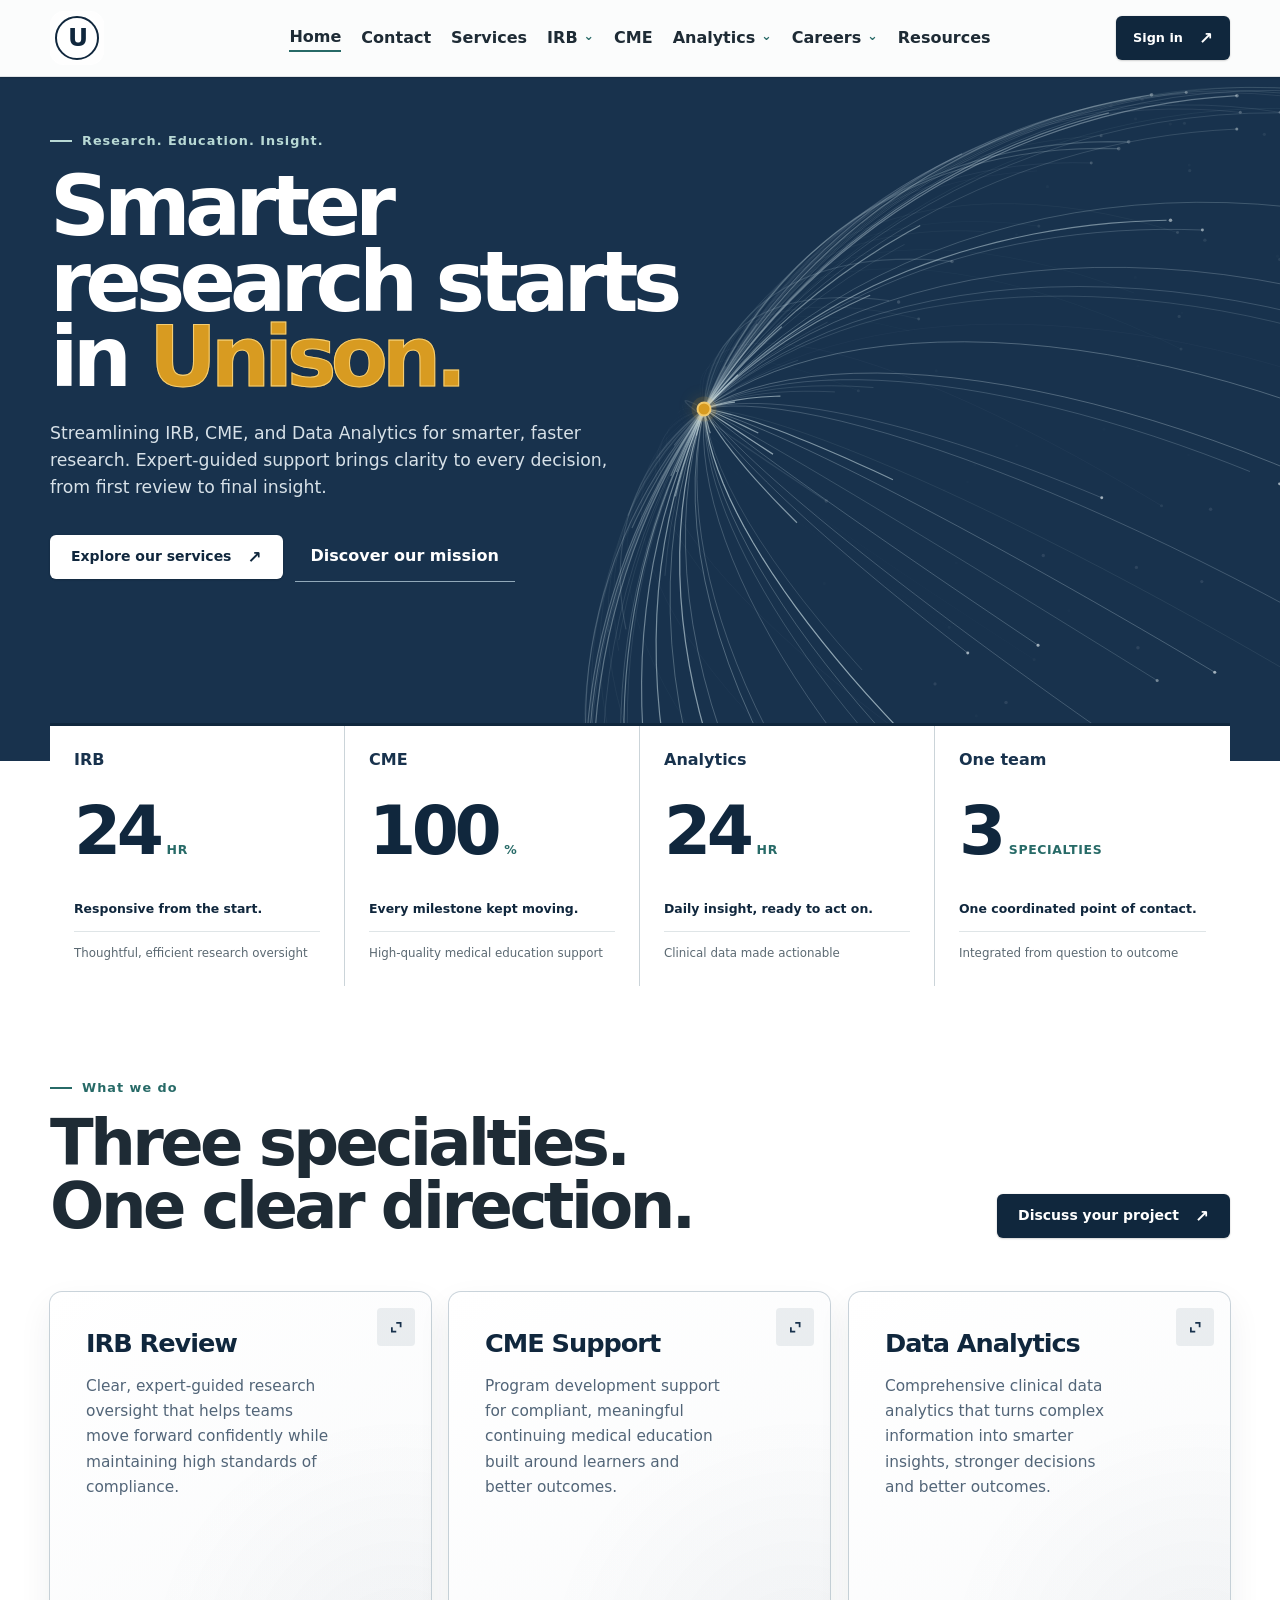
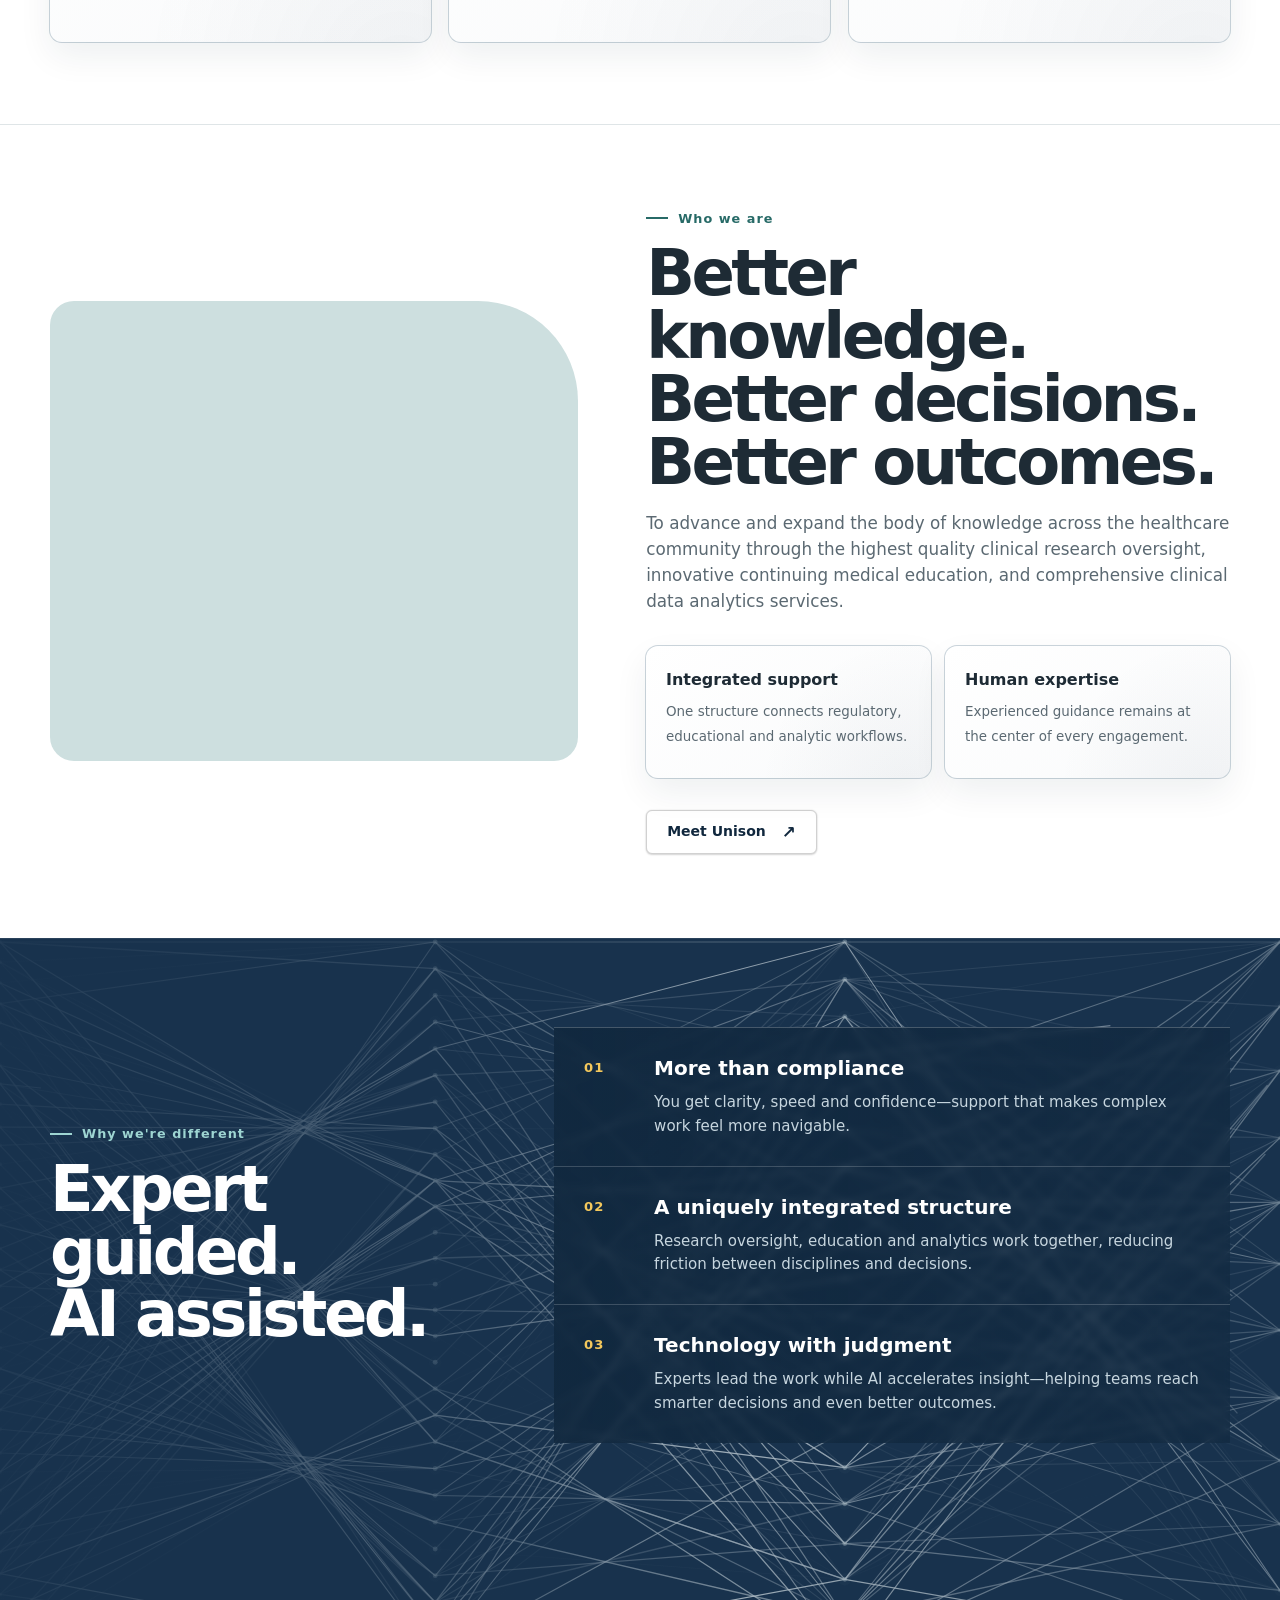
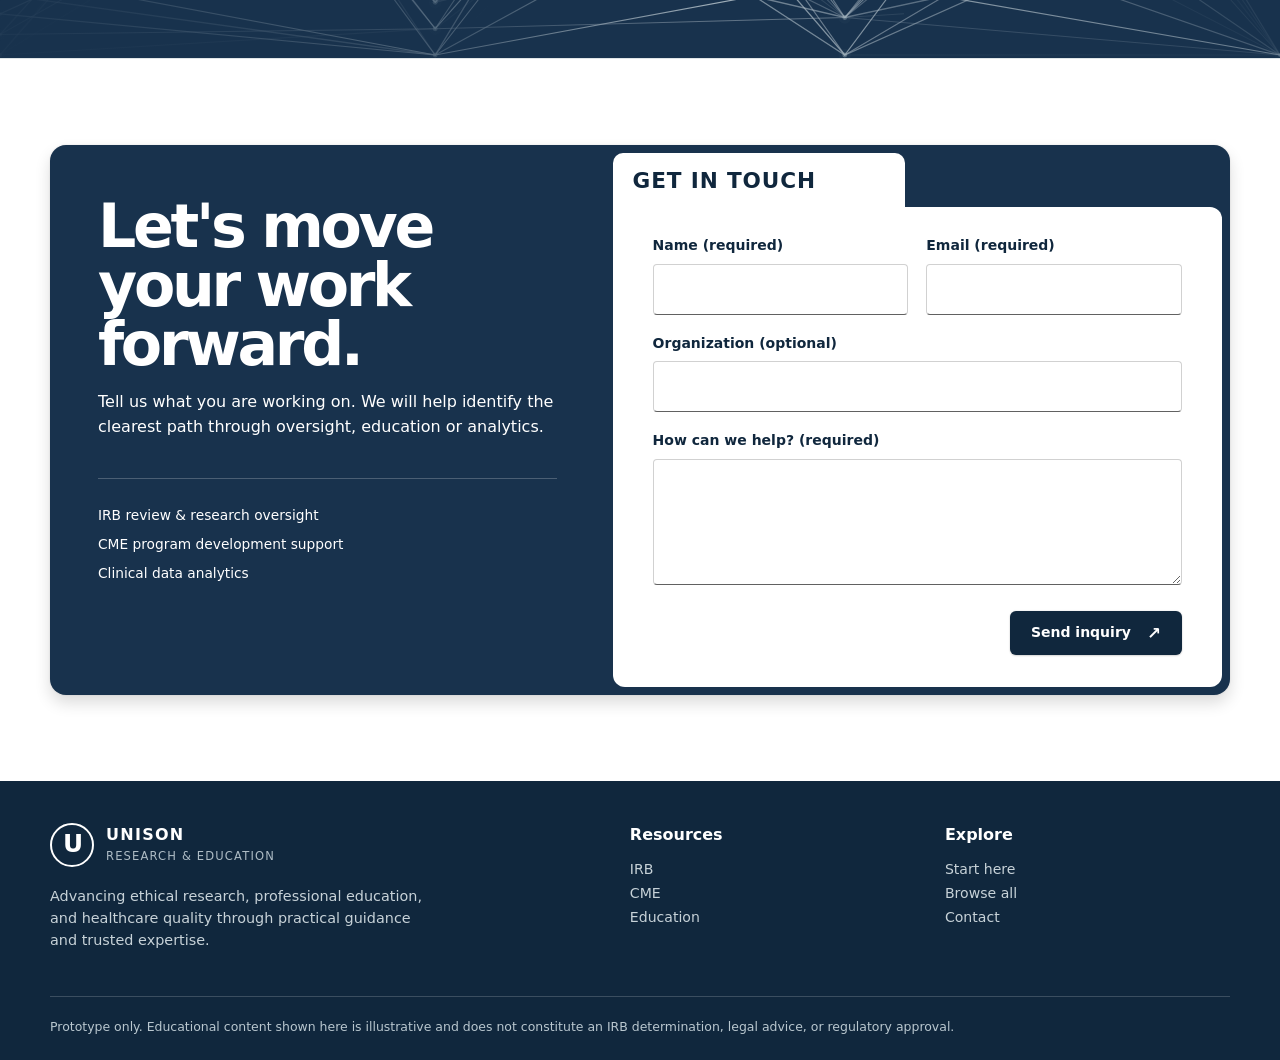
==== index.html @ 75c4fd80 "Network Updates" ====
<!doctype html>
<html lang="en">
<head>
  <meta charset="utf-8">
  <meta name="viewport" content="width=device-width, initial-scale=1">
  <meta name="description" content="Unison Research & Education — integrated IRB review, CME program development support, and clinical data analytics.">
  <title>Unison Research & Education</title>
  <link rel="stylesheet" href="assets/css/index.css">
  <link rel="stylesheet" href="assets/css/site-navigation.css">
</head>
<body>
  <a class="skip-link" href="#main-content">Skip to main content</a>
  <header class="site-header">
    <div class="wrap nav">
      <a class="brand" href="index.html" aria-label="Unison Research and Education home">
        <span class="u-logo" aria-hidden="true">U</span>
      </a>
      <nav class="nav-links" id="site-navigation" aria-label="Primary navigation">
        <a href="index.html" aria-current="page">Home</a>
        <a href="Contact.html">Contact</a>
        <a href="Services.html">Services</a>
        <details class="nav-dropdown">
          <summary>IRB</summary>
          <div class="dropdown-menu">
            <a href="https://unison-re.org/about-us-1">About IRB</a>
            <a href="https://unison-re.org/turnaround-times">Turnaround Times</a>
            <a href="https://unison-re.org/contact-irb">Contact IRB</a>
          </div>
        </details>
        <a href="CME.html">CME</a>
        <details class="nav-dropdown">
          <summary>Analytics</summary>
          <div class="dropdown-menu">
            <a href="https://unison-re.org/about-us">About Analytics</a>
            <a href="https://unison-re.org/contact-us">Contact Analytics</a>
          </div>
        </details>
        <details class="nav-dropdown">
          <summary>Careers</summary>
          <div class="dropdown-menu">
            <a href="https://unison-re.org/cme-committee-member">CME Committee Member</a>
            <a href="https://unison-re.org/irb-member">IRB Member</a>
          </div>
        </details>
        <a href="Resources.html">Resources</a>
      </nav>
      <div class="header-actions">
        <a class="button dark header-sign-in" href="https://unison-re.org/m/account">Sign in</a>
        <button class="menu-toggle" type="button" aria-expanded="false" aria-controls="site-navigation" aria-label="Open menu">&#9776;</button>
      </div>
    </div>
  </header>

  <main id="main-content" tabindex="-1">
    <section class="hero" id="top">
      <div class="hero-network">
        <div class="network-globe" role="img" aria-label="A live globe of communications moving outward from a shared point">
          <canvas class="network-globe-canvas" aria-hidden="true"></canvas>
        </div>
      </div>
      <div class="wrap hero-grid">
        <div class="hero-content reveal">
          <div class="eyebrow">Research. Education. Insight.</div>
          <h1>Smarter research starts in <em>Unison.</em></h1>
          <p class="hero-copy">Streamlining IRB, CME, and Data Analytics for smarter, faster research. Expert-guided support brings clarity to every decision, from first review to final insight.</p>
          <div class="hero-actions">
            <a class="button" href="#services">Explore our services</a>
            <a class="text-link" href="#about">Discover our mission</a>
          </div>
        </div>
      </div>
    </section>

    <!-- PLACEHOLDER DATA: Replace numeric values and labels with verified organizational metrics before launch. -->
    <aside class="stats wrap" aria-label="Unison areas of expertise and illustrative performance metrics">
      <div class="stat-grid">
        <article class="stat">
          <h2 class="stat-name">IRB</h2>
          <div class="stat-measure"><span class="stat-number" data-counter="24">24</span><span class="stat-unit">hr</span></div>
          <p class="stat-context">Responsive from the start.</p>
          <p class="stat-description">Thoughtful, efficient research oversight</p>
        </article>
        <article class="stat">
          <h2 class="stat-name">CME</h2>
          <div class="stat-measure"><span class="stat-number" data-counter="100">100</span><span class="stat-unit">%</span></div>
          <p class="stat-context">Every milestone kept moving.</p>
          <p class="stat-description">High-quality medical education support</p>
        </article>
        <article class="stat">
          <h2 class="stat-name">Analytics</h2>
          <div class="stat-measure"><span class="stat-number" data-counter="24">24</span><span class="stat-unit">hr</span></div>
          <p class="stat-context">Daily insight, ready to act on.</p>
          <p class="stat-description">Clinical data made actionable</p>
        </article>
        <article class="stat">
          <h2 class="stat-name">One team</h2>
          <div class="stat-measure team-measure" aria-label="Three specialties become one team"><span class="stat-number team-number" aria-hidden="true">3</span><span class="stat-unit team-unit" aria-hidden="true">specialties</span></div>
          <p class="stat-context">One coordinated point of contact.</p>
          <p class="stat-description">Integrated from question to outcome</p>
        </article>
      </div>
    </aside>

    <section class="services" id="services">
      <div class="wrap">
        <div class="services-head reveal">
          <div>
            <div class="eyebrow">What we do</div>
            <h2 class="section-title">Three specialties.<br> One clear direction.</h2>
          </div>
          <a class="button dark" href="#contact">Discuss your project</a>
        </div>

        <div class="service-card-grid">
          <a class="service-card reveal" data-cursor-card href="Services.html#irb-services">
            <span class="service-card-entry" aria-hidden="true"><span class="service-card-entry-inner"><svg width="20" height="20" viewBox="0 0 20 20" fill="none" xmlns="http://www.w3.org/2000/svg"><path d="M13.75 6.75H10.25V5H15.5V10.25H13.75V6.75Z"></path><path d="M6.75 10.25H5V15.5H10.25V13.75H6.75V10.25Z"></path></svg></span></span>
            <div class="service-card-border" aria-hidden="true">
              <div class="service-card-border-gradient"></div>
            </div>
            <div class="service-card-surface" aria-hidden="true"></div>
            <div class="service-card-content">
              <h3>IRB Review</h3>
              <p>Clear, expert-guided research oversight that helps teams move forward confidently while maintaining high standards of compliance.</p>
            </div>
          </a>

          <a class="service-card reveal" data-cursor-card href="CME.html">
            <span class="service-card-entry" aria-hidden="true"><span class="service-card-entry-inner"><svg width="20" height="20" viewBox="0 0 20 20" fill="none" xmlns="http://www.w3.org/2000/svg"><path d="M13.75 6.75H10.25V5H15.5V10.25H13.75V6.75Z"></path><path d="M6.75 10.25H5V15.5H10.25V13.75H6.75V10.25Z"></path></svg></span></span>
            <div class="service-card-border" aria-hidden="true">
              <div class="service-card-border-gradient"></div>
            </div>
            <div class="service-card-surface" aria-hidden="true"></div>
            <div class="service-card-content">
              <h3>CME Support</h3>
              <p>Program development support for compliant, meaningful continuing medical education built around learners and better outcomes.</p>
            </div>
          </a>

          <a class="service-card reveal" data-cursor-card href="Services.html#analytics-services">
            <span class="service-card-entry" aria-hidden="true"><span class="service-card-entry-inner"><svg width="20" height="20" viewBox="0 0 20 20" fill="none" xmlns="http://www.w3.org/2000/svg"><path d="M13.75 6.75H10.25V5H15.5V10.25H13.75V6.75Z"></path><path d="M6.75 10.25H5V15.5H10.25V13.75H6.75V10.25Z"></path></svg></span></span>
            <div class="service-card-border" aria-hidden="true">
              <div class="service-card-border-gradient"></div>
            </div>
            <div class="service-card-surface" aria-hidden="true"></div>
            <div class="service-card-content">
              <h3>Data Analytics</h3>
              <p>Comprehensive clinical data analytics that turns complex information into smarter insights, stronger decisions and better outcomes.</p>
            </div>
          </a>
        </div>
      </div>
    </section>

    <section class="about" id="about">
      <div class="wrap about-grid">
        <div class="about-visual reveal">
          <div class="about-photo" aria-hidden="true"></div>
        </div>
        <div class="about-copy reveal">
          <div class="eyebrow">Who we are</div>
          <h2 class="section-title">Better knowledge. Better decisions. Better outcomes.</h2>
          <p>To advance and expand the body of knowledge across the healthcare community through the highest quality clinical research oversight, innovative continuing medical education, and comprehensive clinical data analytics services.</p>
          <div class="about-points">
            <div class="about-point" data-cursor-card>
              <div class="service-card-border" aria-hidden="true"><div class="service-card-border-gradient"></div></div>
              <div class="service-card-surface" aria-hidden="true"></div>
              <div class="about-point-content"><strong>Integrated support</strong><span>One structure connects regulatory, educational and analytic workflows.</span></div>
            </div>
            <div class="about-point" data-cursor-card>
              <div class="service-card-border" aria-hidden="true"><div class="service-card-border-gradient"></div></div>
              <div class="service-card-surface" aria-hidden="true"></div>
              <div class="about-point-content"><strong>Human expertise</strong><span>Experienced guidance remains at the center of every engagement.</span></div>
            </div>
          </div>
          <a class="button light" href="#contact">Meet Unison</a>
        </div>
      </div>
    </section>

    <section class="different" id="different">
      <div class="feedforward-network" role="img" aria-label="A feedforward neural network with an input layer, two hidden layers, and an output layer">
        <canvas class="feedforward-network-canvas" aria-hidden="true"></canvas>
      </div>
      <div class="wrap different-grid">
        <div class="different-heading reveal">
          <div class="eyebrow">Why we're different</div>
          <h2 class="section-title">Expert guided.<br> AI assisted.</h2>
        </div>
        <div class="difference-list">
          <article class="difference-card reveal">
            <div class="difference-number">01</div>
            <div><h3>More than compliance</h3><p>You get clarity, speed and confidence—support that makes complex work feel more navigable.</p></div>
          </article>
          <article class="difference-card reveal">
            <div class="difference-number">02</div>
            <div><h3>A uniquely integrated structure</h3><p>Research oversight, education and analytics work together, reducing friction between disciplines and decisions.</p></div>
          </article>
          <article class="difference-card reveal">
            <div class="difference-number">03</div>
            <div><h3>Technology with judgment</h3><p>Experts lead the work while AI accelerates insight—helping teams reach smarter decisions and even better outcomes.</p></div>
          </article>
        </div>
      </div>
    </section>

    <section class="contact" id="contact">
      <div class="wrap contact-shell reveal">
        <div class="contact-copy">
          <h2 class="section-title">Let's move your work forward.</h2>
          <p>Tell us what you are working on. We will help identify the clearest path through oversight, education or analytics.</p>
          <div class="contact-meta"><span>IRB review &amp; research oversight</span><span>CME program development support</span><span>Clinical data analytics</span></div>
        </div>
        <form class="contact-form" id="contact-form" aria-describedby="form-instructions form-note">
          <div class="contact-form-tab">Get in touch</div>
          <p class="visually-hidden" id="form-instructions">Fields marked required must be completed.</p>
          <div class="field-row">
            <div class="field"><label for="name">Name <span aria-hidden="true">(required)</span></label><input id="name" name="name" autocomplete="name" required aria-required="true"></div>
            <div class="field"><label for="email">Email <span aria-hidden="true">(required)</span></label><input id="email" name="email" type="email" autocomplete="email" required aria-required="true"></div>
          </div>
          <div class="field"><label for="organization">Organization <span>(optional)</span></label><input id="organization" name="organization" autocomplete="organization"></div>
          <div class="field"><label for="message">How can we help? <span aria-hidden="true">(required)</span></label><textarea id="message" name="message" required aria-required="true"></textarea></div>
          <div class="form-actions"><button class="button dark" type="submit">Send inquiry</button></div>
        </form>
      </div>
    </section>
  </main>

  <footer>
    <div class="wrap">
      <div class="footer-grid">
        <div>
          <a class="footer-identity" href="index.html" aria-label="Unison Research and Education home">
            <span class="u-logo" aria-hidden="true">U</span>
            <span class="footer-brand-copy"><strong>UNISON</strong><span>RESEARCH &amp; EDUCATION</span></span>
          </a>
          <p class="footer-copy">Advancing ethical research, professional education, and healthcare quality through practical guidance and trusted expertise.</p>
        </div>
        <div><h2>Resources</h2><nav aria-label="Footer resource links"><a href="Resources.html#resources">IRB</a><a href="Resources.html#resources">CME</a><a href="Resources.html#resources">Education</a></nav></div>
        <div><h2>Explore</h2><nav aria-label="Footer site links"><a href="index.html">Start here</a><a href="Resources.html">Browse all</a><a href="Contact.html">Contact</a></nav></div>
      </div>
      <div class="fineprint">Prototype only. Educational content shown here is illustrative and does not constitute an IRB determination, legal advice, or regulatory approval.</div>
    </div>
  </footer>

  <script src="assets/js/site-navigation.js"></script>
  <script src="assets/js/feedforward-network.js"></script>
  <script src="assets/js/index.js"></script>
</body>
</html>
---- assets/css/index.css ----
/*
 * Index.html page styles
 * Page-specific rules remain isolated to prevent cross-page regressions.
 */
:root {
  --blue: #18324d;
  --blue-dark: #10273d;
  --blue-soft: #e7f1ef;
  --blue-pale: #eef3f5;
  --accent: #276a67;
  --accent-visual: #2f7d79;
  --accent-soft: #e7f1ef;
  --hero-surface: #18324d;
  --surface: #e9eef1;
  --surface-warm: #f3eee5;
  --line: #dfe5e7;
  --paper: #fbfcfc;
  --ink: #1e2b35;
  --muted: #5b6972;
  --manila: #e7c984;
  --manila-light: #f4dda5;
  --manila-dark: #c9a85f;
  --green: #e4ffea;
  --radius: 24px;
  --shadow: 0 24px 60px rgba(24, 50, 77, .12);
  /* Fluent 2 semantic aliases: components consume intent, not raw palette values. */
  --color-neutral-background-1: #ffffff;
  --color-neutral-background-2: #f5f5f5;
  --color-neutral-background-3: #f0f0f0;
  --color-neutral-foreground-1: #242424;
  --color-neutral-foreground-2: #616161;
  --color-neutral-stroke-1: #d1d1d1;
  --color-neutral-stroke-2: #e0e0e0;
  --color-brand-background: #18324d;
  --color-brand-background-hover: #254965;
  --color-brand-background-pressed: #10273d;
  --color-brand-foreground: #276a67;
  --border-radius-small: 4px;
  --border-radius-medium: 6px;
  --border-radius-large: 8px;
  --border-radius-xlarge: 12px;
  --shadow-2: 0 1px 2px rgba(0, 0, 0, .14), 0 0 2px rgba(0, 0, 0, .12);
  --shadow-8: 0 4px 8px rgba(0, 0, 0, .14), 0 0 2px rgba(0, 0, 0, .12);
  --shadow-16: 0 8px 16px rgba(0, 0, 0, .14), 0 0 2px rgba(0, 0, 0, .12);
  --duration-fast: 100ms;
  --duration-normal: 200ms;
  --curve-decelerate: cubic-bezier(0, 0, 0, 1);
}

* { box-sizing: border-box; }
html { scroll-behavior: smooth; }
body {
  margin: 0;
  background: #fff;
  color: var(--ink);
  font-family: "Segoe UI", system-ui, -apple-system, BlinkMacSystemFont, sans-serif;
  font-size: 16px;
  line-height: 1.55;
}
body.menu-open { overflow: hidden; }
a { color: inherit; text-decoration: none; }
img { display: block; max-width: 100%; }
button, input, textarea { font: inherit; }
button, a { -webkit-tap-highlight-color: transparent; }
:focus-visible {
  outline: 3px solid #fff;
  outline-offset: 3px;
  box-shadow: 0 0 0 6px var(--accent);
}

.skip-link {
  position: fixed;
  z-index: 1000;
  top: 12px;
  left: 12px;
  padding: 12px 16px;
  border-radius: 8px;
  background: #fff;
  color: var(--blue-dark);
  font-weight: 800;
  transform: translateY(-150%);
  transition: transform .15s ease;
}
.skip-link:focus { transform: none; }
.visually-hidden {
  position: absolute !important;
  width: 1px !important;
  height: 1px !important;
  padding: 0 !important;
  margin: -1px !important;
  overflow: hidden !important;
  clip: rect(0, 0, 0, 0) !important;
  white-space: nowrap !important;
  border: 0 !important;
}

.wrap { width: min(1180px, calc(100% - 48px)); margin: 0 auto; }
.eyebrow {
  display: flex;
  align-items: center;
  gap: 10px;
  color: var(--accent);
  font-size: .8rem;
  font-weight: 600;
  letter-spacing: .08em;
}
.eyebrow::before { content: ""; width: 22px; height: 2px; background: currentColor; }
.eyebrow.light { color: #fff; }
.section-title {
  max-width: 760px;
  margin: 14px 0 16px;
  font-size: clamp(2.25rem, 5vw, 4.65rem);
  font-weight: 600;
  letter-spacing: -.055em;
  line-height: .98;
}
.section-copy { max-width: 650px; color: var(--muted); font-size: 1.05rem; }
.button {
  min-height: 44px;
  padding: 0 20px;
  border: 1px solid transparent;
  border-radius: var(--border-radius-medium);
  display: inline-flex;
  align-items: center;
  justify-content: center;
  gap: 16px;
  background: var(--color-brand-background);
  color: white;
  font-size: .875rem;
  font-weight: 600;
  cursor: pointer;
  box-shadow: var(--shadow-2);
  transition: background var(--duration-fast) linear, box-shadow var(--duration-fast) linear;
}
.button::after { content: "\2197"; font-size: 1.05rem; }
.button:hover { background: var(--color-brand-background-hover); box-shadow: var(--shadow-8); }
.button:active { background: var(--color-brand-background-pressed); box-shadow: var(--shadow-2); }
.button.dark { background: var(--color-brand-background-pressed); }
.button.light { border-color: var(--color-neutral-stroke-1); background: white; color: var(--blue-dark); }
.button.light:hover { background: var(--color-neutral-background-2); color: var(--blue-dark); }
.button.light:active { background: var(--color-neutral-background-3); color: var(--blue-dark); }

.site-header {
  position: sticky;
  z-index: 50;
  top: 0;
  width: 100%;
  padding: 11px 0;
  border-bottom: 1px solid rgba(24, 50, 77, .12);
  background: rgba(251, 252, 252, .94);
  box-shadow: var(--shadow-2);
  backdrop-filter: blur(14px);
  -webkit-backdrop-filter: blur(14px);
}
.nav { display: grid; grid-template-columns: 1fr auto 1fr; align-items: center; gap: 24px; }
.brand {
  width: 54px;
  height: 54px;
  padding: 5px;
  border-radius: 14px;
  background: rgba(255, 255, 255, .9);
  backdrop-filter: blur(10px);
  justify-self: start;
}
.u-logo {
  width: 44px;
  height: 44px;
  display: grid;
  place-items: center;
  border: 2px solid var(--blue-dark);
  border-radius: 50%;
  color: var(--blue-dark);
  font-size: 1.55rem;
  font-weight: 750;
  line-height: 1;
  letter-spacing: -.08em;
}
.nav-links {
  display: flex;
  align-items: center;
  gap: 20px;
  padding: 0;
  justify-self: center;
}
.nav-links > a, .nav-dropdown summary { min-height: 28px; font-size: 1rem; font-weight: 600; white-space: nowrap; }
.nav-links > a:not(.button) { display: flex; align-items: center; }
.nav-links > a:not(.button):hover { color: var(--accent); }
.nav-links > a[aria-current="page"] { border-bottom: 2px solid var(--accent); }
.nav-links .button { min-height: 42px; padding: 0 15px; font-size: .68rem; }
.nav-dropdown { position: relative; }
.nav-dropdown summary {
  display: flex;
  align-items: center;
  gap: 6px;
  list-style: none;
  cursor: pointer;
}
.nav-dropdown summary::-webkit-details-marker { display: none; }
.nav-dropdown summary::after { content: "\2304"; position: relative; top: -2px; color: var(--accent); font-size: .78rem; }
.nav-dropdown[open] summary, .nav-dropdown:hover summary { color: var(--accent); }
.dropdown-menu {
  position: absolute;
  top: calc(100% + 18px);
  left: -18px;
  width: max-content;
  min-width: 210px;
  padding: 15px 10px 10px;
  border: 1px solid #768bad;
  border-radius: 0 15px 15px 15px;
  display: grid;
  gap: 3px;
  background: #fff;
  box-shadow: var(--shadow-16);
  opacity: 0;
  visibility: hidden;
  transform: translateY(-7px);
  transition: opacity var(--duration-normal) var(--curve-decelerate), transform var(--duration-normal) var(--curve-decelerate), visibility var(--duration-normal) var(--curve-decelerate);
}
.dropdown-menu::before {
  content: "";
  position: absolute;
  left: -1px;
  top: -19px;
  width: 106px;
  height: 19px;
  border: 1px solid #768bad;
  border-bottom: 0;
  border-radius: 11px 11px 0 0;
  background: #fff;
}
.nav-dropdown[open] .dropdown-menu, .nav-dropdown:hover .dropdown-menu {
  opacity: 1;
  visibility: visible;
  transform: none;
}
.dropdown-menu a { position: relative; isolation: isolate; padding: 10px 12px; border-radius: var(--border-radius-medium); color: var(--blue-dark); font-size: .93rem; font-weight: 600; }
.dropdown-menu a::before {
  content: "";
  position: absolute;
  z-index: -1;
  left: 7px;
  right: 7px;
  top: 52%;
  height: 1.05em;
  background: rgba(247, 210, 75, .62);
  clip-path: polygon(0 21%, 7% 13%, 18% 18%, 31% 8%, 47% 15%, 61% 6%, 77% 14%, 91% 9%, 100% 20%, 98% 82%, 84% 90%, 68% 84%, 51% 94%, 34% 86%, 18% 92%, 2% 80%);
  opacity: 0;
  transform: translateY(-43%) scaleX(0) rotate(-.7deg) skewX(-3deg);
  transform-origin: left center;
  pointer-events: none;
}
.dropdown-menu a:hover, .dropdown-menu a:focus-visible { color: var(--blue-dark); }
.dropdown-menu a:hover::before, .dropdown-menu a:focus-visible::before { animation: nav-highlighter-swipe .48s both; }
@keyframes nav-highlighter-swipe {
  0% { opacity: 0; transform: translate(-3%, -39%) scaleX(0) rotate(-1.2deg) skewX(-4deg); }
  16% { opacity: .72; transform: translate(-2%, -47%) scaleX(.14) rotate(-.9deg) skewX(-3deg); }
  49% { opacity: .62; transform: translate(0, -41%) scaleX(.54) rotate(.35deg) skewX(-1deg); }
  76% { opacity: .7; transform: translate(0, -46%) scaleX(.82) rotate(-.35deg) skewX(1deg); }
  100% { opacity: .66; transform: translate(0, -43%) scaleX(1) rotate(-.55deg) skewX(0); }
}
.header-actions { display: flex; align-items: center; justify-self: end; gap: 8px; }
.header-sign-in { min-height: 44px; padding: 0 16px; font-size: .8rem; }
.menu-toggle { display: none; width: 44px; height: 44px; border: 1px solid var(--color-neutral-stroke-1); border-radius: var(--border-radius-medium); background: white; color: var(--blue-dark); font-size: 1.35rem; }

.hero {
  min-height: 0;
  padding: 54px 0 70px;
  display: flex;
  align-items: flex-start;
  background: var(--hero-surface);
  position: relative;
  overflow: hidden;
}
section[id] { scroll-margin-top: 92px; }
.hero-grid { min-height: 560px; position: relative; z-index: 1; }
.hero-grid > * { min-width: 0; }
.hero-content { position: relative; z-index: 2; max-width: 700px; }
.hero h1 {
  max-width: 700px;
  margin: 18px 0 24px;
  color: #fff;
  font-size: clamp(3.3rem, 6.5vw, 6.35rem);
  line-height: .91;
  letter-spacing: -.07em;
  font-weight: 600;
}
.hero h1 em {
  color: #d89b21;
  font-style: normal;
  background: linear-gradient(180deg, #ffe191 0%, #d89b21 15%, #d89b21 83%, #f4c85c 100%);
  -webkit-background-clip: text;
  background-clip: text;
  -webkit-text-fill-color: transparent;
  -webkit-text-stroke: 1.1px rgba(255, 225, 145, .72);
  paint-order: stroke fill;
  text-shadow: none;
}
.hero .eyebrow { color: #b8d9d5; }
.hero-copy { max-width: 590px; margin: 0 0 32px; color: #d7e1e8; font-size: 1.08rem; }
.hero-actions { display: flex; flex-wrap: wrap; gap: 12px; align-items: center; }
.text-link { padding: 12px 16px; color: var(--blue-dark); font-weight: 750; border-bottom: 1px solid #9db3d4; }
.hero .button { background: #fff; color: var(--blue-dark); }
.hero .button:hover { background: #eef3f5; color: var(--blue-dark); box-shadow: 0 10px 24px rgba(0, 0, 0, .2); }
.hero .text-link { color: #fff; border-bottom-color: #91a9ba; }

.hero-network { position: absolute; z-index: 0; inset: 0; }
.hero-network .network-globe { inset: 0; width: 100%; height: 100%; aspect-ratio: auto; }

.stats {
  position: relative;
  z-index: 2;
  margin-top: -38px;
  border-top: 3px solid var(--blue-dark);
  background: white;
}
.stat-grid {
  display: grid;
  grid-template-columns: repeat(4, 1fr);
  background: white;
  color: var(--ink);
}
.stat { min-width: 0; min-height: 232px; padding: 22px 24px 24px; border-right: 1px solid #cbd4d9; }
.stat:last-child { border: 0; }
.stat-name { margin: 0; color: var(--blue); font-size: 1rem; font-weight: 700; }
.stat-measure { margin-top: 24px; display: flex; align-items: baseline; gap: 7px; color: var(--blue-dark); font-variant-numeric: tabular-nums; }
.stat-number { font-family: "Segoe UI",system-ui,-apple-system,BlinkMacSystemFont,sans-serif; font-size: clamp(3.4rem,5.3vw,4.7rem); font-weight: 600; letter-spacing: -.065em; line-height: 1; }
.stat-unit { color: var(--accent); font-size: .78rem; font-weight: 750; letter-spacing: .05em; text-transform: uppercase; }
.team-measure { transition: opacity .7s ease; }
.team-measure.is-switching { opacity: 0; }
.stat-context { margin: 36px 0 0; color: var(--blue-dark); font-size: .78rem; font-weight: 650; line-height: 1.35; }
.stat-description { margin: 14px 0 0; padding-top: 13px; border-top: 1px solid var(--line); color: var(--muted); font-size: .74rem; line-height: 1.42; }
.network-globe {
  position: absolute;
  right: -2%;
  bottom: -3px;
  width: min(78%, 850px);
  aspect-ratio: 768 / 300;
}
.network-globe::after {
  content: "";
  position: absolute;
  z-index: 1;
  left: var(--globe-hub-x, 6%);
  top: var(--globe-hub-y, 48.5%);
  width: 11px;
  height: 11px;
  border: 2px solid rgba(255, 225, 145, .68);
  border-radius: 50%;
  background: #d89b21;
  box-shadow: 0 0 0 5px rgba(216, 155, 33, .13), 0 0 18px rgba(216, 155, 33, .42);
  transform: translate(-50%, -50%);
  animation: globe-hub-pulse 3.8s ease-in-out infinite;
  pointer-events: none;
}
.network-globe-canvas {
  position: absolute;
  inset: 0;
  width: 100%;
  height: 100%;
}
@keyframes globe-hub-pulse {
  0%, 100% { box-shadow: 0 0 0 4px rgba(216, 155, 33, .1), 0 0 14px rgba(216, 155, 33, .32); }
  50% { box-shadow: 0 0 0 7px rgba(216, 155, 33, .16), 0 0 22px rgba(216, 155, 33, .48); }
}
@media (prefers-reduced-motion: reduce) {
  .network-globe::after { animation: none; }
}

.services { padding: 92px 0 82px; background: #fff; }
.services-head { display: flex; justify-content: space-between; align-items: end; gap: 36px; margin-bottom: 54px; }
.services-head .section-title { margin-bottom: 0; }
.service-card-grid {
  display: grid;
  grid-template-columns: repeat(3, minmax(0, 1fr));
  gap: 18px;
}
.service-card {
  --card-mouse-x: 50%;
  --card-mouse-y: 50%;
  --card-ease: cubic-bezier(.165, .84, .44, 1);
  position: relative;
  display: block;
  isolation: isolate;
  min-height: 350px;
  border-radius: 12px;
  color: var(--blue-dark);
  transition: transform 800ms var(--card-ease), z-index .1s step-end;
  contain: layout style;
}
.service-card-entry {
  position: absolute;
  z-index: 3;
  top: 16px;
  right: 16px;
  width: 38px;
  height: 38px;
  pointer-events: none;
}
.service-card-entry::before,
.service-card-entry::after {
  content: "";
  position: absolute;
  inset: 0;
  border-radius: 4px;
  transition: opacity .6s cubic-bezier(.16, 1, .3, 1);
}
.service-card-entry::before { background: var(--blue); opacity: 0; }
.service-card-entry::after { background: rgba(24, 50, 77, .08); opacity: 1; }
.service-card-entry-inner {
  position: relative;
  z-index: 1;
  width: 100%;
  height: 100%;
  display: flex;
  align-items: center;
  justify-content: center;
}
.service-card-entry svg path {
  fill: var(--blue);
  transition: fill .6s cubic-bezier(.16, 1, .3, 1), transform .6s cubic-bezier(.16, 1, .3, 1);
}
.service-card:hover .service-card-entry::before,
.service-card:focus-visible .service-card-entry::before { opacity: 1; }
.service-card:hover .service-card-entry::after,
.service-card:focus-visible .service-card-entry::after { opacity: 0; }
.service-card:hover .service-card-entry svg path,
.service-card:focus-visible .service-card-entry svg path { fill: #fff; }
.service-card:hover .service-card-entry svg path:first-child,
.service-card:focus-visible .service-card-entry svg path:first-child { transform: translate(2px, -2px); }
.service-card:hover .service-card-entry svg path:nth-child(2),
.service-card:focus-visible .service-card-entry svg path:nth-child(2) { transform: translate(-2px, 2px); }
.service-card-border {
  position: absolute;
  z-index: 0;
  inset: -1px;
  overflow: hidden;
  border-radius: 13px;
  background: #ccd6dd;
  pointer-events: none;
  transition: inset 800ms var(--card-ease), border-radius 800ms var(--card-ease);
}
.service-card-border-gradient {
  position: absolute;
  left: var(--card-mouse-x);
  top: var(--card-mouse-y);
  width: min(95%, 360px);
  aspect-ratio: 1;
  border-radius: 50%;
  background: radial-gradient(circle,
    #f4c85c 0 8%,
    #58a9a3 31%,
    #2f6684 49%,
    #ccd6dd 70%);
  opacity: 0;
  transform: translate(-50%, -50%);
  transition: left 1s cubic-bezier(.16, 1, .3, 1), top 1s cubic-bezier(.16, 1, .3, 1), opacity .25s linear;
  will-change: left, top;
}
.service-card-surface {
  position: absolute;
  z-index: 1;
  inset: 0;
  border-radius: 12px;
  background:
    radial-gradient(circle at 92% 108%, rgba(24, 50, 77, .045), transparent 50%),
    linear-gradient(145deg, #fff 0%, #f9fafb 100%);
  box-shadow: 0 14px 34px rgba(16, 39, 61, .07);
  pointer-events: none;
  transition: inset 800ms var(--card-ease), border-radius 800ms var(--card-ease), box-shadow 800ms var(--card-ease);
}
.service-card-content {
  position: relative;
  z-index: 2;
  max-width: 31ch;
  padding: 38px 36px;
  pointer-events: none;
  transition: transform 800ms var(--card-ease);
}
.service-card h3 {
  margin: 0 0 16px;
  color: var(--blue-dark);
  font-size: clamp(1.55rem, 2vw, 2rem);
  line-height: 1.08;
  letter-spacing: -.04em;
  text-wrap: balance;
}
.service-card p {
  margin: 0;
  color: #526578;
  font-size: .96rem;
  line-height: 1.65;
}
@media (hover: hover) and (pointer: fine) {
  .service-card:hover { z-index: 2; transform: scale(1.025); }
  .service-card:hover .service-card-border { inset: -5px; border-radius: 16px; }
  .service-card:hover .service-card-border-gradient { opacity: 1; }
  .service-card:hover .service-card-surface { inset: -4px; border-radius: 15px; box-shadow: 0 24px 54px rgba(16, 39, 61, .13); }
  .service-card:hover .service-card-content { transform: translate(-2px, -2px); }
}

.about { padding: 84px 0; border-top: 1px solid var(--line); background: #fff; color: var(--ink); overflow: hidden; }
.about-grid { display: grid; grid-template-columns: .95fr 1.05fr; gap: 68px; align-items: center; }
.about-visual { min-height: 460px; position: relative; }
.about-photo {
  position: absolute;
  inset: 0;
  overflow: hidden;
  border-radius: 24px 100px 24px 24px;
  background: #cddfdf;
}
.about .section-title { color: var(--ink); }
.about-copy > p { color: var(--muted); font-size: 1.05rem; }
.about-points { display: grid; grid-template-columns: 1fr 1fr; gap: 14px; margin: 32px 0; }
.about-point {
  --card-mouse-x: 50%;
  --card-mouse-y: 50%;
  --card-ease: cubic-bezier(.165, .84, .44, 1);
  position: relative;
  isolation: isolate;
  min-width: 0;
  min-height: 132px;
  border-radius: 12px;
  transition: transform 800ms var(--card-ease), z-index .1s step-end;
  contain: layout style;
}
.about-point-content {
  position: relative;
  z-index: 2;
  padding: 22px 20px;
  pointer-events: none;
  transition: transform 800ms var(--card-ease);
}
.about-point strong { display: block; margin-bottom: 6px; }
.about-point span { color: var(--muted); font-size: .84rem; }
@media (hover: hover) and (pointer: fine) {
  .about-point:hover { z-index: 2; transform: scale(1.025); }
  .about-point:hover .service-card-border { inset: -5px; border-radius: 16px; }
  .about-point:hover .service-card-border-gradient { opacity: 1; }
  .about-point:hover .service-card-surface { inset: -4px; border-radius: 15px; box-shadow: 0 24px 54px rgba(16, 39, 61, .13); }
  .about-point:hover .about-point-content { transform: translate(-2px, -2px); }
}

.different {
  position: relative;
  overflow: hidden;
  min-height: 720px;
  padding: 88px 0;
  border-top: 1px solid rgba(255, 255, 255, .08);
  background: var(--hero-surface);
  color: #fff;
}
.different::after {
  content: "";
  position: absolute;
  z-index: 1;
  inset: 0;
  pointer-events: none;
  background: linear-gradient(90deg, rgba(24, 50, 77, .94) 0%, rgba(24, 50, 77, .68) 38%, rgba(24, 50, 77, .28) 56%, rgba(24, 50, 77, .58) 100%);
}
.different-grid {
  position: relative;
  z-index: 2;
  display: grid;
  grid-template-columns: minmax(300px, .78fr) minmax(0, 1.22fr);
  gap: 72px;
  align-items: center;
}
.different-heading { pointer-events: none; }
.different .eyebrow { color: #9ed5d2; }
.different .section-title {
  max-width: none;
  margin-bottom: 0;
  color: #fff;
  font-size: clamp(3rem, 5vw, 5.35rem);
  line-height: .98;
}
.feedforward-network {
  position: absolute;
  z-index: 0;
  top: 0;
  bottom: 0;
  left: 50%;
  width: min(1360px, 100%);
  height: 100%;
  transform: translateX(-50%);
}
.feedforward-network-canvas { display: block; width: 100%; height: 100%; }
.difference-list {
  display: grid;
  grid-template-columns: minmax(0, 1fr);
  width: 100%;
  min-width: 0;
  border-top: 1px solid rgba(255, 255, 255, .22);
  background: linear-gradient(90deg, rgba(16, 39, 61, .86), rgba(16, 39, 61, .62));
  backdrop-filter: blur(3px);
}
.difference-card {
  display: grid;
  grid-template-columns: 50px 1fr;
  gap: 20px;
  min-width: 0;
  width: 100%;
  max-width: 100%;
  padding: 28px 30px;
  border: 0;
  background: transparent;
  box-shadow: none;
}
.difference-card > div:last-child { min-width: 0; max-width: 100%; }
.difference-card + .difference-card {
  padding-left: 30px;
  border-top: 1px solid rgba(255, 255, 255, .18);
  border-left: 0;
}
.difference-number {
  padding-top: 2px;
  color: #f4c85c;
  font-size: .82rem;
  font-weight: 700;
  letter-spacing: .08em;
}
.difference-card h3 { margin: 0 0 10px; color: #fff; font-size: 1.25rem; line-height: 1.25; overflow-wrap: anywhere; }
.difference-card p { margin: 0; color: #c7d6df; font-size: .94rem; overflow-wrap: anywhere; }

.contact { padding: 86px 0; border-top: 1px solid var(--line); background: #fff; }
.contact-shell { display: grid; grid-template-columns: .94fr 1.06fr; overflow: hidden; border-radius: 16px; background: var(--blue); box-shadow: var(--shadow-16); }
.contact-copy { padding: 52px 48px; color: white; }
.contact-copy .section-title { margin-top: 0; color: white; font-size: clamp(2.5rem, 4.7vw, 4.3rem); }
.contact-copy p { color: #fff; }
.contact-meta { margin-top: 38px; padding-top: 26px; border-top: 1px solid rgba(255, 255, 255, .22); }
.contact-meta span { display: block; margin-bottom: 8px; font-size: .86rem; color: #fff; }
.contact-form {
  position: relative;
  margin: 62px 8px 8px;
  padding: 28px 40px 32px;
  border-radius: 0 var(--border-radius-xlarge) var(--border-radius-xlarge) var(--border-radius-xlarge);
  background: white;
}
.contact-form-tab {
  position: absolute;
  top: -54px;
  left: 0;
  width: 48%;
  height: 55px;
  padding: 0 20px;
  display: flex;
  align-items: center;
  border-radius: 10px 10px 0 0;
  background: white;
  color: var(--blue-dark);
  font-size: 1.35rem;
  font-weight: 700;
  letter-spacing: .04em;
  text-transform: uppercase;
}
.field-row { display: grid; grid-template-columns: 1fr 1fr; gap: 18px; }
.field { margin-bottom: 18px; }
.field label { display: block; margin-bottom: 7px; color: var(--blue-dark); font-size: .875rem; font-weight: 600; }
.field input, .field textarea {
  width: 100%;
  border: 1px solid var(--color-neutral-stroke-1);
  border-bottom-color: var(--color-neutral-foreground-2);
  border-radius: var(--border-radius-small);
  padding: 12px 12px;
  background: var(--color-neutral-background-1);
  color: var(--color-neutral-foreground-1);
  transition: border-color var(--duration-fast) linear, box-shadow var(--duration-fast) linear;
}
.field input:hover, .field textarea:hover { border-bottom-color: var(--color-neutral-foreground-1); }
.field textarea { min-height: 126px; resize: vertical; }
.field input:focus, .field textarea:focus { border-color: var(--color-neutral-stroke-1); border-bottom: 2px solid var(--accent); padding-bottom: 11px; }
.field input:focus-visible, .field textarea:focus-visible { outline-color: var(--accent); box-shadow: 0 0 0 2px #fff, 0 0 0 5px var(--accent); }
.form-actions { display: flex; justify-content: flex-end; }
.form-note { margin: 13px 0 0; color: var(--muted); font-size: .77rem; }

footer { padding: 42px 0 24px; background: #10273d; color: #d7e1e8; }
.footer-grid { display: grid; grid-template-columns: 1.35fr repeat(2, .7fr); gap: 30px; }
.footer-identity { display: flex; align-items: center; gap: 12px; color: #fff; }
.footer-identity .u-logo { border-color: #fff; color: #fff; }
.footer-brand-copy strong { display: block; color: #fff; font-size: 1rem; letter-spacing: .08em; }
.footer-brand-copy span { display: block; color: #aebcc5; font-size: .72rem; letter-spacing: .1em; }
.footer-copy { max-width: 380px; margin-top: 18px; color: #c7d2d8; font-size: .9rem; }
footer h2 { margin: 0 0 12px; color: #fff; font-size: 1rem; letter-spacing: 0; text-transform: none; }
footer nav { display: grid; gap: 0; }
footer nav a, footer nav span { min-height: 24px; color: #c7d2d8; font-size: .88rem; line-height: 1.55; }
footer nav a:hover { color: #fff; text-decoration: underline; text-underline-offset: 3px; }
.fineprint { margin-top: 30px; padding-top: 20px; border-top: 1px solid rgba(255, 255, 255, .18); color: #b9c7cf; font-size: .78rem; }

.reveal { opacity: 1; transform: none; transition: opacity .6s ease, transform .6s ease; }

@media (max-width: 1050px) {
  .nav { gap: 10px; }
  .header-sign-in { min-height: 44px; padding: 0 13px; }
  .menu-toggle { display: block; position: relative; z-index: 3; }
  .nav-links {
    display: none;
    position: fixed;
    inset: 0;
    padding: 110px 28px 30px;
    border-radius: 0;
    flex-direction: column;
    align-items: stretch;
    justify-content: flex-start;
    background: rgba(251, 252, 252, .98);
    overflow-y: auto;
  }
  .nav-links.open { display: flex; }
  .nav-links > a, .nav-dropdown summary { padding: 8px 0; font-size: 1.14rem; }
  .nav-dropdown { width: 100%; }
  .nav-dropdown summary { justify-content: space-between; }
  .dropdown-menu {
    position: static;
    width: 100%;
    min-width: 0;
    margin: 4px 0 8px;
    padding: 10px;
    display: none;
    opacity: 1;
    visibility: visible;
    transform: none;
    box-shadow: none;
  }
  .nav-dropdown[open] .dropdown-menu { display: grid; }
  .dropdown-menu::before { display: none; }
  .dropdown-menu a { padding: 10px 12px; font-size: .95rem; }
}

@media (max-width: 980px) {
  .hero { min-height: auto; }
  .hero-grid { min-height: 600px; }
  .about-grid, .different-grid, .contact-shell { grid-template-columns: minmax(0, 1fr); }
  .service-card-grid { grid-template-columns: 1fr; gap: 18px; }
  .service-card { width: min(100%, 520px); min-height: 280px; justify-self: center; }
  .services-head { display: block; }
  .services-head .button { margin-top: 24px; }
  .different { min-height: 0; }
  .different::after { background: rgba(24, 50, 77, .62); }
  .different-grid { gap: 42px; }
  .different .section-title { max-width: none; }
  .difference-list { width: min(100%, 680px); margin-left: auto; }
  .stat-grid { grid-template-columns: 1fr 1fr; }
  .stat:nth-child(2) { border-right: 0; }
  .stat:nth-child(-n+2) { border-bottom: 1px solid var(--line); }
}

@media (max-width: 760px) {
  .wrap { width: min(100% - 30px, 1180px); }
  .site-header { padding: 10px 0; }
  .brand { width: 54px; }
  .nav { gap: 10px; }
  .header-sign-in { min-height: 44px; padding: 0 13px; }
  .menu-toggle { display: block; position: relative; z-index: 3; }
  .nav-links {
    display: none;
    position: fixed;
    inset: 0;
    padding: 110px 28px 30px;
    border-radius: 0;
    flex-direction: column;
    align-items: stretch;
    justify-content: flex-start;
    background: rgba(251, 252, 252, .98);
    overflow-y: auto;
  }
  .nav-links.open { display: flex; }
  .nav-links > a, .nav-dropdown summary { padding: 8px 0; font-size: 1.14rem; }
  .nav-dropdown { width: 100%; }
  .nav-dropdown summary { justify-content: space-between; }
  .dropdown-menu {
    position: static;
    width: 100%;
    min-width: 0;
    margin: 4px 0 8px;
    padding: 7px;
    display: none;
    opacity: 1;
    visibility: visible;
    transform: none;
    box-shadow: none;
  }
  .nav-dropdown[open] .dropdown-menu { display: grid; }
  .dropdown-menu::before { display: none; }
  .dropdown-menu a { padding: 10px 12px; font-size: .9rem; }
  .nav-links .button { min-height: 52px; margin-top: 10px; font-size: .78rem; }
  .hero { padding: 42px 0 55px; }
  .hero-grid { gap: 38px; }
  .hero h1 { font-size: clamp(3.15rem, 15vw, 4.8rem); }
  .hero-grid { min-height: 560px; }
  .stats { margin-top: 0; }
  .stat-grid { grid-template-columns: 1fr; }
  .stat { min-height: auto; border-right: 0; border-bottom: 1px solid var(--line); }
  .services, .about, .different, .contact { padding: 68px 0; }
  .services-head { margin-bottom: 54px; }
  .service-card { min-height: 250px; }
  .service-card-content { padding: 32px 28px; }
  .about-grid { gap: 55px; }
  .about-visual { min-height: 390px; }
  .about-photo { inset: 0; }
  .about-points, .field-row { grid-template-columns: 1fr; }
  .different { min-height: 0; padding: 70px 0; }
  .feedforward-network { width: 100%; }
  .different .section-title { font-size: clamp(2.65rem, 11.5vw, 4.25rem); }
  .difference-list { margin-top: 12px; }
  .difference-card { grid-template-columns: 38px 1fr; gap: 12px; padding: 24px 18px; }
  .difference-card + .difference-card { padding-left: 18px; }
  .contact-copy { padding: 38px 25px; }
  .contact-form { margin-top: 62px; padding: 28px 25px 30px; }
  .footer-grid { grid-template-columns: 1fr; gap: 34px; }
}

@media (forced-colors: active) {
  .button, .menu-toggle, .dropdown-menu, .service-card,
  .difference-card, .about-point, .contact-shell,
  .field input, .field textarea { forced-color-adjust: auto; }
  .about-photo { border: 1px solid CanvasText; }
  .hero h1 em { background: none; color: LinkText; -webkit-text-fill-color: LinkText; -webkit-text-stroke: 0; }
  .dropdown-menu a::before { display: none; }
}

@media (prefers-reduced-motion: reduce) {
  html { scroll-behavior: auto; }
  *, *::before, *::after { transition-duration: .01ms !important; animation-duration: .01ms !important; animation-iteration-count: 1 !important; }
  .reveal { opacity: 1; transform: none; }
  .dropdown-menu a:hover::before,
  .dropdown-menu a:focus-visible::before { animation: none; opacity: .66; transform: translateY(-43%) scaleX(1) rotate(-.55deg); }
}
---- assets/css/site-navigation.css ----
/*
 * Shared responsive navigation
 *
 * Desktop navigation remains page-owned. This layer standardizes the tablet
 * and mobile experience across the site, inspired by the clear full-screen
 * disclosure pattern used by large healthcare organizations.
 */

@media (min-width: 1181px) and (hover: hover) and (pointer: fine) {
  .nav-dropdown::after {
    content: "";
    position: absolute;
    top: 100%;
    left: -18px;
    width: max(100%, 210px);
    height: 20px;
  }

  .nav-dropdown .dropdown-menu {
    clip-path: inset(-20px 0 calc(100% + 20px) 0 round 11px 15px 15px 15px);
    transform: translateY(-5px);
    transform-origin: top center;
    transition:
      clip-path .38s cubic-bezier(.22, 1, .36, 1),
      opacity .18s ease,
      transform .38s cubic-bezier(.22, 1, .36, 1),
      visibility 0s linear .38s;
    will-change: clip-path, transform;
  }

  .nav-dropdown[open] .dropdown-menu,
  .nav-dropdown:hover .dropdown-menu {
    clip-path: inset(-20px 0 0 0 round 11px 15px 15px 15px);
    opacity: 1;
    visibility: visible;
    transform: none;
    transition:
      clip-path .38s cubic-bezier(.22, 1, .36, 1),
      opacity .18s ease,
      transform .38s cubic-bezier(.22, 1, .36, 1),
      visibility 0s;
  }

  .nav-dropdown .dropdown-menu a {
    opacity: 0;
    transform: translateY(-6px);
    transition:
      opacity .2s ease,
      transform .3s cubic-bezier(.22, 1, .36, 1);
  }

  .nav-dropdown[open] .dropdown-menu a,
  .nav-dropdown:hover .dropdown-menu a {
    opacity: 1;
    transform: none;
  }

  .nav-dropdown[open] .dropdown-menu a:nth-child(1),
  .nav-dropdown:hover .dropdown-menu a:nth-child(1) { transition-delay: .05s; }

  .nav-dropdown[open] .dropdown-menu a:nth-child(2),
  .nav-dropdown:hover .dropdown-menu a:nth-child(2) { transition-delay: .09s; }

  .nav-dropdown[open] .dropdown-menu a:nth-child(3),
  .nav-dropdown:hover .dropdown-menu a:nth-child(3) { transition-delay: .13s; }
}

@media (max-width: 1180px), (hover: none) and (pointer: coarse) {
  .site-header {
    --mobile-header-height: 77px;
    z-index: 100;
  }

  .site-header .nav,
  .nav {
    grid-template-columns: 1fr auto;
    gap: 16px;
  }

  .header-actions {
    position: relative;
    z-index: 102;
  }

  .site-header .brand,
  .brand {
    position: relative;
    z-index: 102;
  }

  .menu-toggle {
    position: relative;
    z-index: 102;
    width: 48px;
    height: 48px;
    padding: 0;
    border: 0;
    border-radius: 50%;
    display: block;
    overflow: hidden;
    background: transparent;
    color: transparent;
    font-size: 0;
    box-shadow: none;
    cursor: pointer;
  }

  .menu-toggle::before,
  .menu-toggle::after {
    content: "";
    position: absolute;
    top: 50%;
    left: 50%;
    width: 24px;
    height: 2px;
    border-radius: 999px;
    background: var(--blue-dark, #10273d);
    transform-origin: center;
    transition:
      transform .32s cubic-bezier(.22, 1, .36, 1),
      box-shadow .18s ease;
  }

  .menu-toggle::before {
    transform: translate(-50%, -7px);
    box-shadow: 0 7px 0 var(--blue-dark, #10273d);
  }

  .menu-toggle::after {
    transform: translate(-50%, 7px);
  }

  .menu-toggle[aria-expanded="true"]::before {
    box-shadow: none;
    transform: translate(-50%, -50%) rotate(45deg);
  }

  .menu-toggle[aria-expanded="true"]::after {
    transform: translate(-50%, -50%) rotate(-45deg);
  }

  .nav-links {
    position: fixed;
    z-index: 100;
    inset: var(--mobile-header-height) 0 0;
    width: 100%;
    height: calc(100vh - var(--mobile-header-height));
    height: calc(100dvh - var(--mobile-header-height));
    margin: 0;
    padding: 42px clamp(28px, 7vw, 84px) 56px;
    border-top: 1px solid rgba(16, 39, 61, .12);
    display: flex;
    flex-direction: column;
    align-items: stretch;
    justify-content: flex-start;
    gap: 0;
    overflow-x: hidden;
    overflow-y: auto;
    overscroll-behavior: contain;
    background: #fff;
    opacity: 0;
    visibility: hidden;
    pointer-events: none;
    transform: translateY(-14px);
    transition:
      opacity .28s ease,
      transform .42s cubic-bezier(.22, 1, .36, 1),
      visibility 0s linear .42s;
  }

  .nav-links::before {
    content: "Menu";
    margin-bottom: 18px;
    color: var(--accent, #276a67);
    font-size: .72rem;
    font-weight: 750;
    letter-spacing: .14em;
    text-transform: uppercase;
  }

  .nav-links.open {
    display: flex;
    opacity: 1;
    visibility: visible;
    pointer-events: auto;
    transform: none;
    transition:
      opacity .28s ease,
      transform .42s cubic-bezier(.22, 1, .36, 1),
      visibility 0s;
  }

  .nav-links > a,
  .nav-dropdown {
    width: 100%;
    border-bottom: 1px solid rgba(16, 39, 61, .16);
    opacity: 0;
    transform: translateY(12px);
    transition:
      color .18s ease,
      opacity .28s ease,
      transform .38s cubic-bezier(.22, 1, .36, 1);
  }

  .nav-links.open > a,
  .nav-links.open > .nav-dropdown {
    opacity: 1;
    transform: none;
  }

  .nav-links.open > :nth-child(1) { transition-delay: .04s; }
  .nav-links.open > :nth-child(2) { transition-delay: .07s; }
  .nav-links.open > :nth-child(3) { transition-delay: .10s; }
  .nav-links.open > :nth-child(4) { transition-delay: .13s; }
  .nav-links.open > :nth-child(5) { transition-delay: .16s; }
  .nav-links.open > :nth-child(6) { transition-delay: .19s; }
  .nav-links.open > :nth-child(7) { transition-delay: .22s; }
  .nav-links.open > :nth-child(8) { transition-delay: .25s; }

  .nav-links > a,
  .nav-dropdown summary {
    min-height: 68px;
    padding: 15px 4px;
    display: flex;
    align-items: center;
    justify-content: space-between;
    color: var(--blue-dark, #10273d);
    font-size: clamp(1.35rem, 3vw, 1.8rem);
    font-weight: 600;
    letter-spacing: -.025em;
    line-height: 1.2;
    white-space: normal;
  }

  .nav-links > a[aria-current="page"] {
    border-bottom: 1px solid rgba(16, 39, 61, .16);
    color: var(--accent, #276a67);
  }

  .nav-links > a[aria-current="page"]::after {
    content: "Current page";
    color: var(--accent, #276a67);
    font-size: .68rem;
    font-weight: 750;
    letter-spacing: .1em;
    text-transform: uppercase;
  }

  .nav-dropdown summary {
    cursor: pointer;
  }

  .nav-dropdown summary::after {
    content: "";
    position: static;
    width: 11px;
    height: 11px;
    margin: 0 8px 5px 24px;
    border-right: 2px solid currentColor;
    border-bottom: 2px solid currentColor;
    color: var(--accent, #276a67);
    transform: rotate(45deg);
    transition: transform .32s cubic-bezier(.22, 1, .36, 1);
  }

  .nav-dropdown[open] summary::after {
    transform: translateY(5px) rotate(225deg);
  }

  .dropdown-menu,
  .nav-dropdown[open] .dropdown-menu {
    position: static;
    width: 100%;
    min-width: 0;
    max-height: 0;
    margin: 0;
    padding: 0 4px;
    border: 0;
    border-radius: 0;
    display: grid;
    gap: 0;
    overflow: hidden;
    background: transparent;
    box-shadow: none;
    opacity: 0;
    visibility: visible;
    transform: translateY(-8px);
    transition:
      max-height .48s cubic-bezier(.22, 1, .36, 1),
      opacity .22s ease,
      transform .36s cubic-bezier(.22, 1, .36, 1),
      padding .36s ease;
  }

  .nav-dropdown[open] .dropdown-menu {
    max-height: 360px;
    padding: 0 4px 16px;
    opacity: 1;
    transform: none;
  }

  .dropdown-menu::before {
    display: none;
  }

  .dropdown-menu a {
    min-height: 50px;
    padding: 12px 18px;
    border-left: 2px solid #dce5e8;
    border-radius: 0;
    display: flex;
    align-items: center;
    color: var(--blue-dark, #10273d);
    font-size: 1rem;
    font-weight: 600;
  }

  .dropdown-menu a::before {
    display: none;
  }

  .dropdown-menu a:hover,
  .dropdown-menu a:focus-visible {
    border-left-color: var(--accent, #276a67);
    background: #eef3f5;
    color: var(--blue-dark, #10273d);
  }
}

@media (max-width: 600px) {
  .site-header {
    --mobile-header-height: 74px;
  }

  .site-header .nav,
  .nav {
    gap: 8px;
  }

  .header-actions {
    gap: 2px;
  }

  .header-sign-in {
    min-height: 42px;
    padding-inline: 12px;
  }

  .menu-toggle {
    width: 44px;
    height: 44px;
  }

  .nav-links {
    padding: 28px 20px 40px;
  }

  .nav-links::before {
    margin-bottom: 10px;
  }

  .nav-links > a,
  .nav-dropdown summary {
    min-height: 62px;
    font-size: 1.28rem;
  }
}

@media (forced-colors: active) {
  .menu-toggle {
    border: 1px solid ButtonText;
  }

  .menu-toggle::before,
  .menu-toggle::after {
    background: ButtonText;
  }
}

@media (prefers-reduced-motion: reduce) {
  .nav-dropdown .dropdown-menu,
  .nav-dropdown .dropdown-menu a,
  .menu-toggle::before,
  .menu-toggle::after,
  .nav-links,
  .nav-links > a,
  .nav-links > .nav-dropdown,
  .nav-dropdown summary::after,
  .dropdown-menu,
  .nav-dropdown[open] .dropdown-menu {
    transition-duration: .01ms !important;
    transition-delay: 0s !important;
  }
}
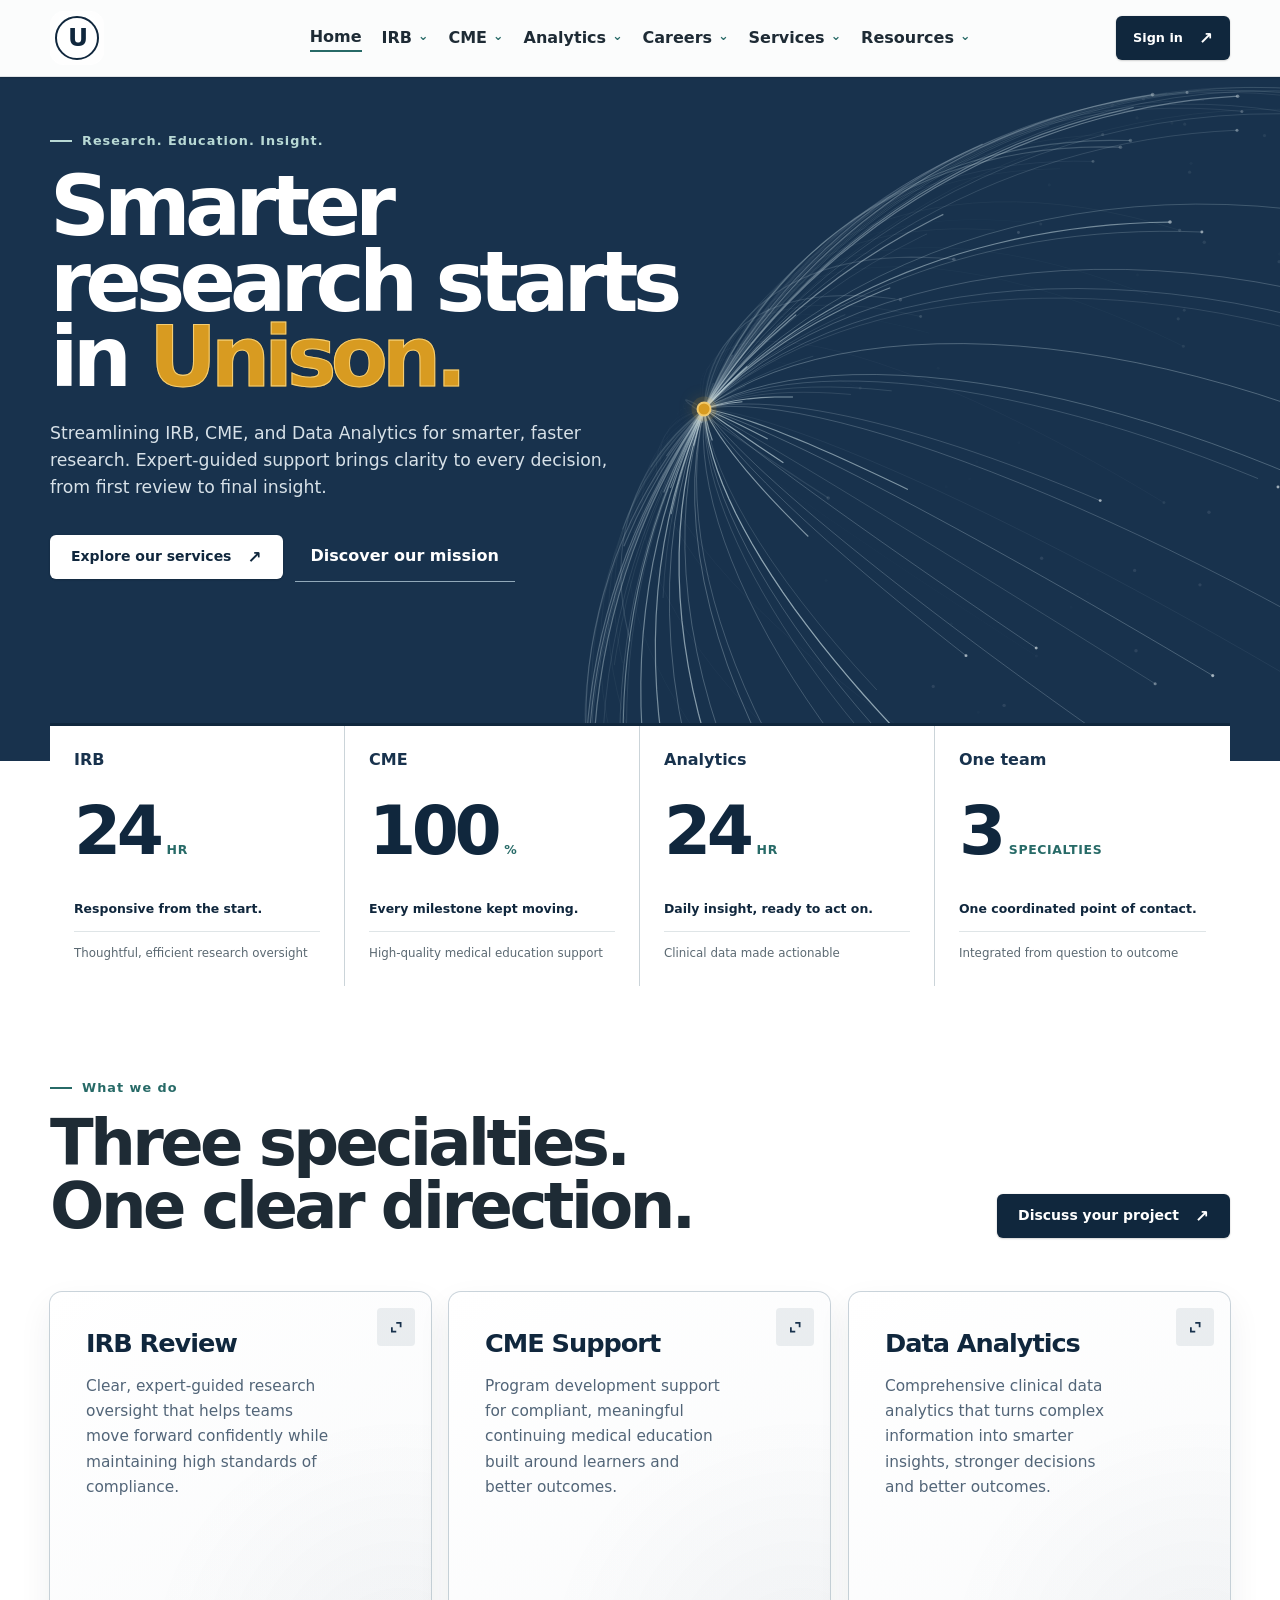
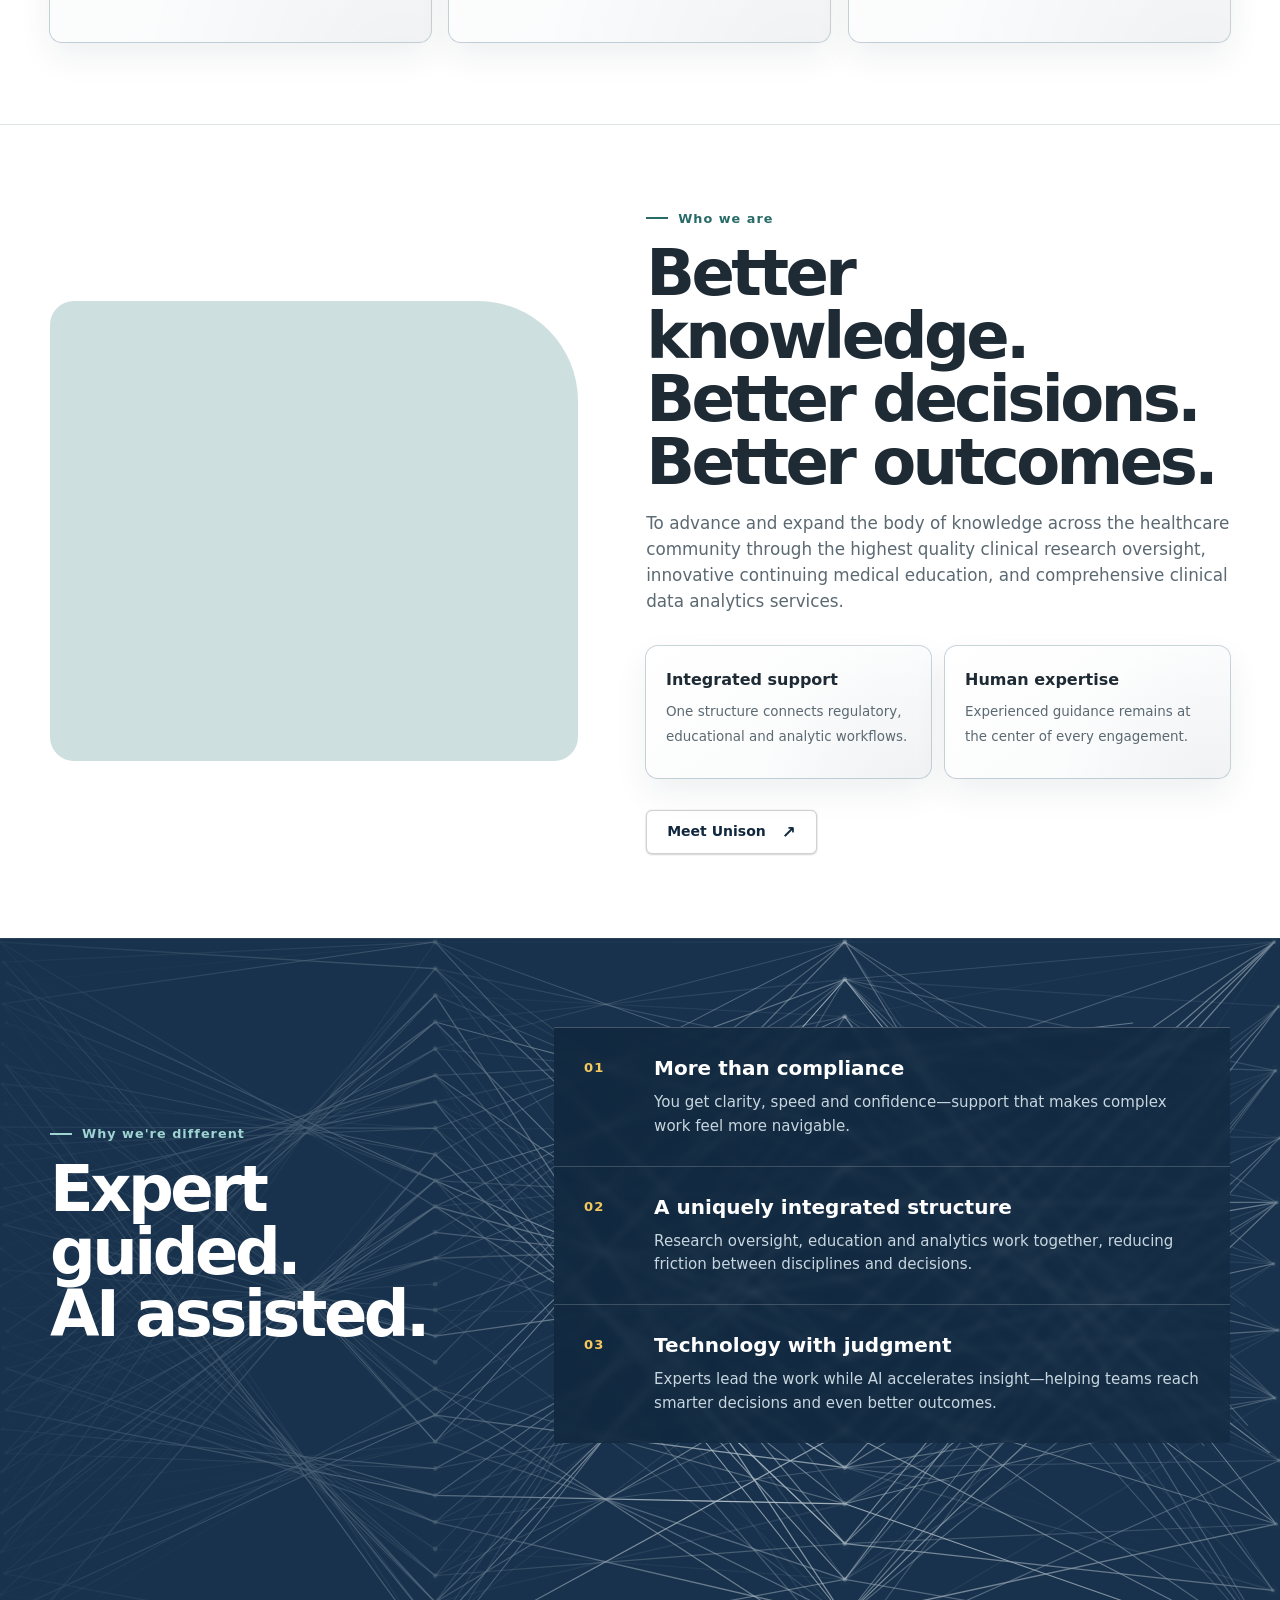
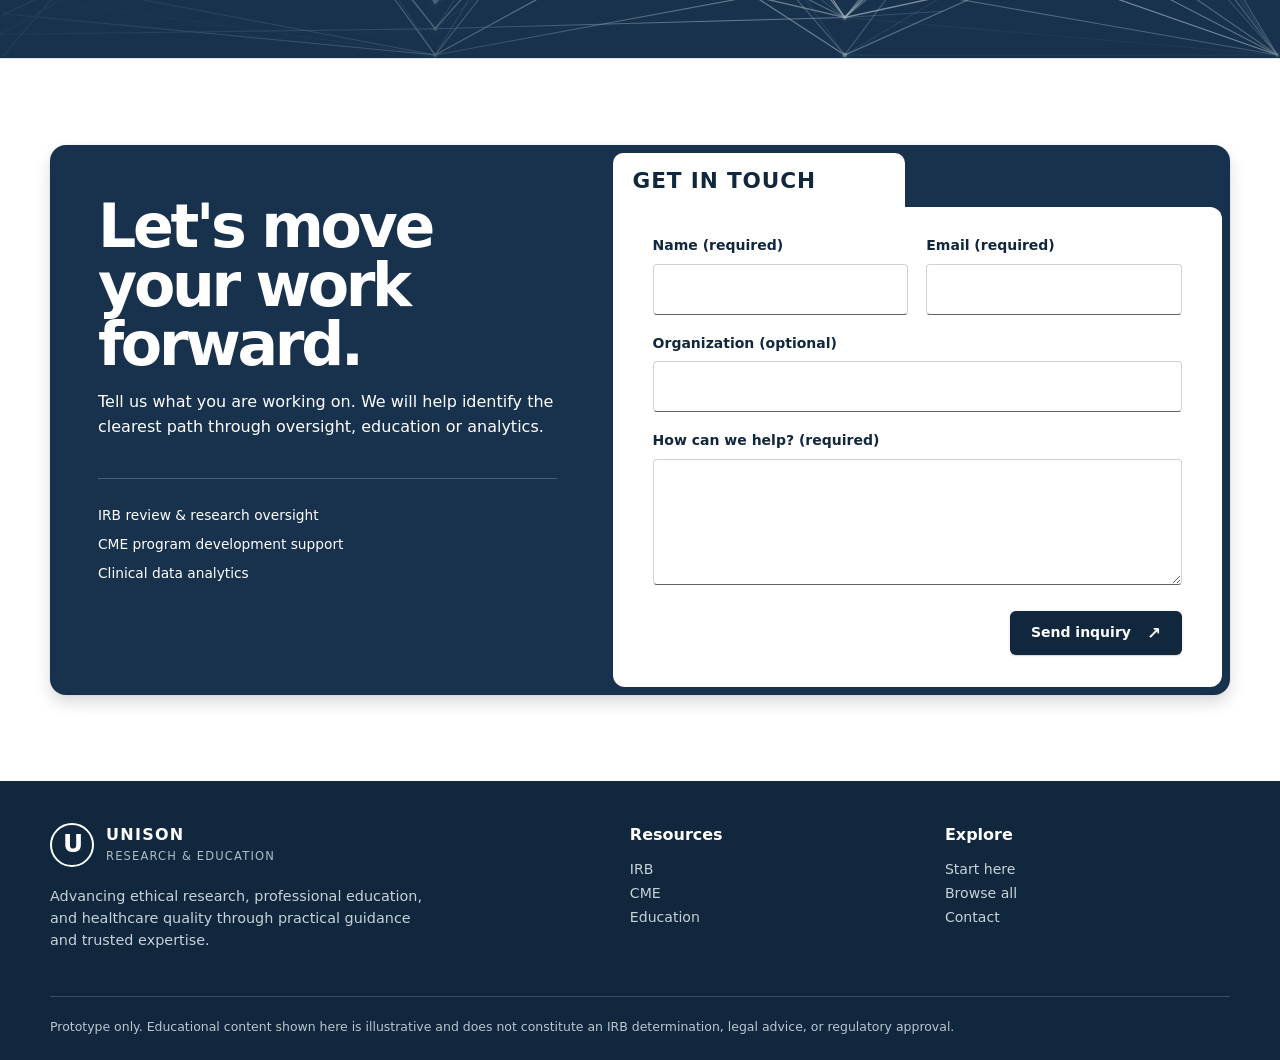
==== commit ebec7d7f: "Navbar updates" ====
--- a/index.html
+++ b/index.html
@@ -17,8 +17,6 @@
       </a>
       <nav class="nav-links" id="site-navigation" aria-label="Primary navigation">
         <a href="index.html" aria-current="page">Home</a>
-        <a href="Contact.html">Contact</a>
-        <a href="Services.html">Services</a>
         <details class="nav-dropdown">
           <summary>IRB</summary>
           <div class="dropdown-menu">
@@ -27,7 +25,14 @@
             <a href="https://unison-re.org/contact-irb">Contact IRB</a>
           </div>
         </details>
-        <a href="CME.html">CME</a>
+        <details class="nav-dropdown nav-dropdown-cme">
+          <summary>CME</summary>
+          <div class="dropdown-menu">
+            <a href="CME.html">CME Overview</a>
+            <a href="CME.html#services">CME Services</a>
+            <a href="CME.html#contact-us">Request a Consultation</a>
+          </div>
+        </details>
         <details class="nav-dropdown">
           <summary>Analytics</summary>
           <div class="dropdown-menu">
@@ -42,7 +47,22 @@
             <a href="https://unison-re.org/irb-member">IRB Member</a>
           </div>
         </details>
-        <a href="Resources.html">Resources</a>
+        <details class="nav-dropdown">
+          <summary>Services</summary>
+          <div class="dropdown-menu">
+            <a href="Services.html">Explore Services</a>
+            <a href="Contact.html">Contact Us</a>
+          </div>
+        </details>
+        <details class="nav-dropdown nav-dropdown-resources">
+          <summary>Resources</summary>
+          <div class="dropdown-menu">
+            <a href="Resources.html">All Resources</a>
+            <a href="Resources.html?category=IRB#resources">IRB Resources</a>
+            <a href="Resources.html?category=CME#resources">CME Resources</a>
+            <a href="Resources.html?category=Analytics#resources">Analytics Resources</a>
+          </div>
+        </details>
       </nav>
       <div class="header-actions">
         <a class="button dark header-sign-in" href="https://unison-re.org/m/account">Sign in</a>
--- a/assets/css/site-navigation.css
+++ b/assets/css/site-navigation.css
@@ -7,46 +7,147 @@
  */
 
 @media (min-width: 1181px) and (hover: hover) and (pointer: fine) {
+  .nav-links > a,
+  .nav-dropdown > summary {
+    transition: color .2s ease, opacity .24s ease;
+  }
+
+  .nav-links.has-open-dropdown > a,
+  .nav-links.has-open-dropdown > .nav-dropdown:not([open]) > summary {
+    opacity: .9;
+  }
+
+  .nav-links.has-open-dropdown > .nav-dropdown[open] > summary,
+  .nav-links.has-open-dropdown > a:hover,
+  .nav-links.has-open-dropdown > a:focus-visible {
+    opacity: 1;
+  }
+
+  .nav-links.has-open-dropdown > .nav-dropdown[open] > summary {
+    position: relative;
+    z-index: 2;
+    color: var(--accent, #276a67);
+  }
+
+  .nav-dropdown > summary[aria-current="page"] {
+    color: var(--accent, #276a67);
+  }
+
   .nav-dropdown::after {
     content: "";
     position: absolute;
     top: 100%;
-    left: -18px;
-    width: max(100%, 210px);
-    height: 20px;
+    right: -16px;
+    left: -16px;
+    height: 30px;
   }
 
   .nav-dropdown .dropdown-menu {
-    clip-path: inset(-20px 0 calc(100% + 20px) 0 round 11px 15px 15px 15px);
-    transform: translateY(-5px);
+    top: calc(100% + 25px);
+    left: 50%;
+    width: max-content;
+    min-width: 238px;
+    margin: 0;
+    padding: 13px 12px 12px;
+    border: 0;
+    border-radius: 0;
+    display: grid;
+    gap: 2px;
+    overflow: hidden;
+    background: #f6f9fa;
+    box-shadow:
+      0 28px 60px rgba(16, 39, 61, .18),
+      0 8px 18px rgba(16, 39, 61, .09),
+      inset 0 1px 0 rgba(255, 255, 255, .9);
+    clip-path: inset(0 0 100% 0);
+    opacity: 0;
+    visibility: hidden;
+    pointer-events: none;
+    transform: translate(-50%, -12px) scaleY(.96);
     transform-origin: top center;
     transition:
-      clip-path .38s cubic-bezier(.22, 1, .36, 1),
+      clip-path .38s cubic-bezier(.16, 1, .3, 1),
       opacity .18s ease,
-      transform .38s cubic-bezier(.22, 1, .36, 1),
+      transform .38s cubic-bezier(.16, 1, .3, 1),
       visibility 0s linear .38s;
     will-change: clip-path, transform;
   }
 
   .nav-dropdown[open] .dropdown-menu,
   .nav-dropdown:hover .dropdown-menu {
-    clip-path: inset(-20px 0 0 0 round 11px 15px 15px 15px);
+    clip-path: inset(0 0 0 0);
     opacity: 1;
     visibility: visible;
-    transform: none;
-    transition:
-      clip-path .38s cubic-bezier(.22, 1, .36, 1),
+    pointer-events: auto;
+    transform: translate(-50%, 0) scale(1);
+    transition:
+      clip-path .38s cubic-bezier(.16, 1, .3, 1),
       opacity .18s ease,
-      transform .38s cubic-bezier(.22, 1, .36, 1),
+      transform .38s cubic-bezier(.16, 1, .3, 1),
       visibility 0s;
   }
 
+  .nav-dropdown .dropdown-menu::before {
+    content: "";
+    position: absolute;
+    inset: 0 0 auto;
+    height: 2px;
+    display: block;
+    background: linear-gradient(90deg, #f2c94c, #73b9b4 52%, #4f7395);
+  }
+
   .nav-dropdown .dropdown-menu a {
+    --option-color: #3b827d;
+    position: relative;
+    min-height: 43px;
+    padding: 10px 14px 10px 29px;
+    border: 0;
+    border-radius: 0;
+    display: flex;
+    align-items: center;
+    background: transparent;
+    color: var(--blue-dark, #10273d);
+    font-size: .86rem;
+    font-weight: 650;
     opacity: 0;
-    transform: translateY(-6px);
-    transition:
+    transform: translateY(-9px);
+    transition:
+      color .18s ease,
+      background .18s ease,
       opacity .2s ease,
-      transform .3s cubic-bezier(.22, 1, .36, 1);
+      transform .32s cubic-bezier(.16, 1, .3, 1);
+  }
+
+  .nav-dropdown .dropdown-menu a::before {
+    content: "";
+    position: absolute;
+    left: 13px;
+    width: 4px;
+    height: 16px;
+    border-radius: 999px;
+    display: block;
+    background: var(--option-color);
+    opacity: 0;
+    transform: scaleY(0);
+    transition: opacity .2s ease, transform .3s cubic-bezier(.16, 1, .3, 1);
+  }
+
+  .nav-dropdown .dropdown-menu a:nth-child(2) { --option-color: #d19b25; }
+  .nav-dropdown .dropdown-menu a:nth-child(3) { --option-color: #597fa3; }
+  .nav-dropdown .dropdown-menu a:nth-child(4) { --option-color: #a66b72; }
+
+  .nav-dropdown .dropdown-menu a:hover,
+  .nav-dropdown .dropdown-menu a:focus-visible,
+  .nav-dropdown .dropdown-menu a[aria-current="page"] {
+    background: #e8f1f2;
+    color: var(--accent, #276a67);
+    transform: translateX(3px);
+  }
+
+  .nav-dropdown .dropdown-menu a:hover::before,
+  .nav-dropdown .dropdown-menu a:focus-visible::before {
+    opacity: 1;
+    transform: scaleY(1.25);
   }
 
   .nav-dropdown[open] .dropdown-menu a,
@@ -63,6 +164,11 @@
 
   .nav-dropdown[open] .dropdown-menu a:nth-child(3),
   .nav-dropdown:hover .dropdown-menu a:nth-child(3) { transition-delay: .13s; }
+
+  .nav-dropdown[open] .dropdown-menu a:nth-child(4),
+  .nav-dropdown:hover .dropdown-menu a:nth-child(4) { transition-delay: .17s; }
+
+  .nav-dropdown-resources .dropdown-menu { min-width: 252px; }
 }
 
 @media (max-width: 1180px), (hover: none) and (pointer: coarse) {
@@ -250,6 +356,10 @@
     cursor: pointer;
   }
 
+  .nav-dropdown summary[aria-current="page"] {
+    color: var(--accent, #276a67);
+  }
+
   .nav-dropdown summary::after {
     content: "";
     position: static;
@@ -304,9 +414,10 @@
   }
 
   .dropdown-menu a {
+    --option-color: #3b827d;
     min-height: 50px;
     padding: 12px 18px;
-    border-left: 2px solid #dce5e8;
+    border-left: 3px solid var(--option-color);
     border-radius: 0;
     display: flex;
     align-items: center;
@@ -315,13 +426,18 @@
     font-weight: 600;
   }
 
+  .dropdown-menu a:nth-child(2) { --option-color: #d19b25; }
+  .dropdown-menu a:nth-child(3) { --option-color: #597fa3; }
+  .dropdown-menu a:nth-child(4) { --option-color: #a66b72; }
+
   .dropdown-menu a::before {
     display: none;
   }
 
   .dropdown-menu a:hover,
-  .dropdown-menu a:focus-visible {
-    border-left-color: var(--accent, #276a67);
+  .dropdown-menu a:focus-visible,
+  .dropdown-menu a[aria-current="page"] {
+    border-left-color: var(--option-color);
     background: #eef3f5;
     color: var(--blue-dark, #10273d);
   }
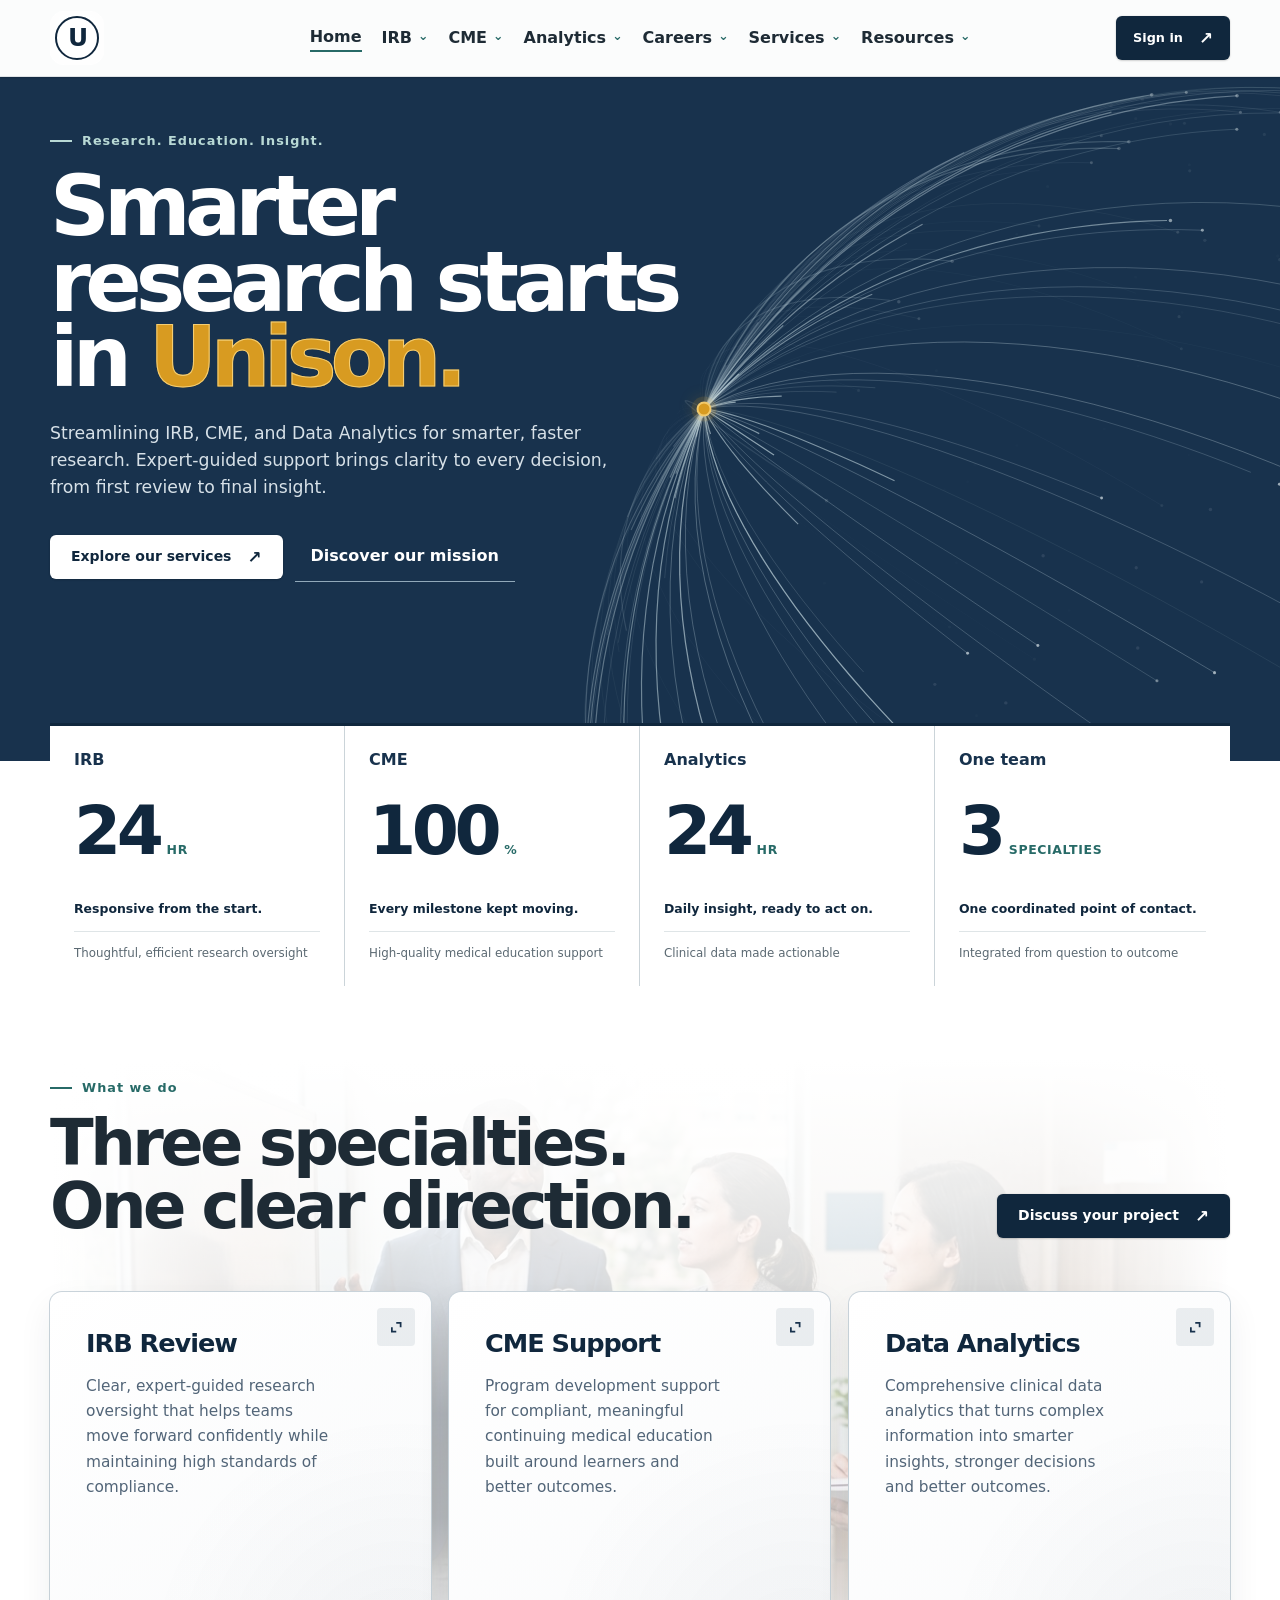
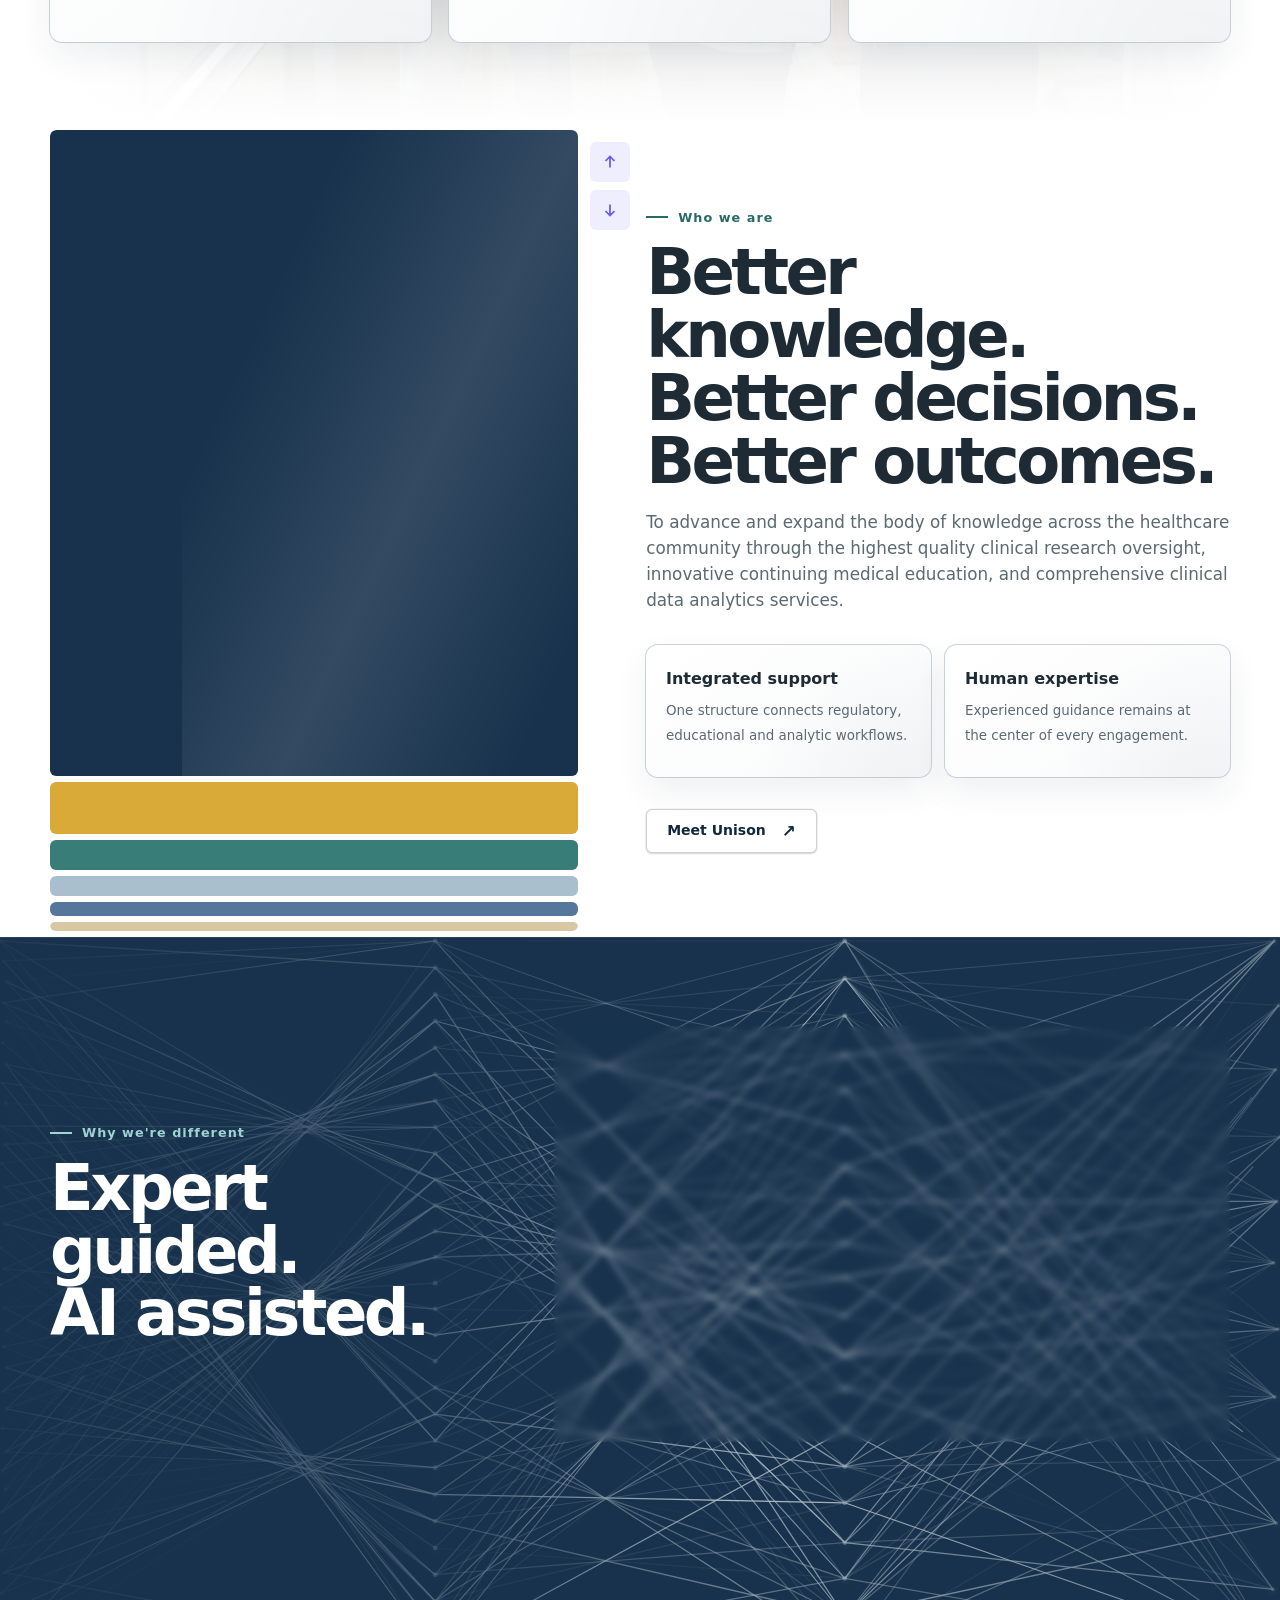
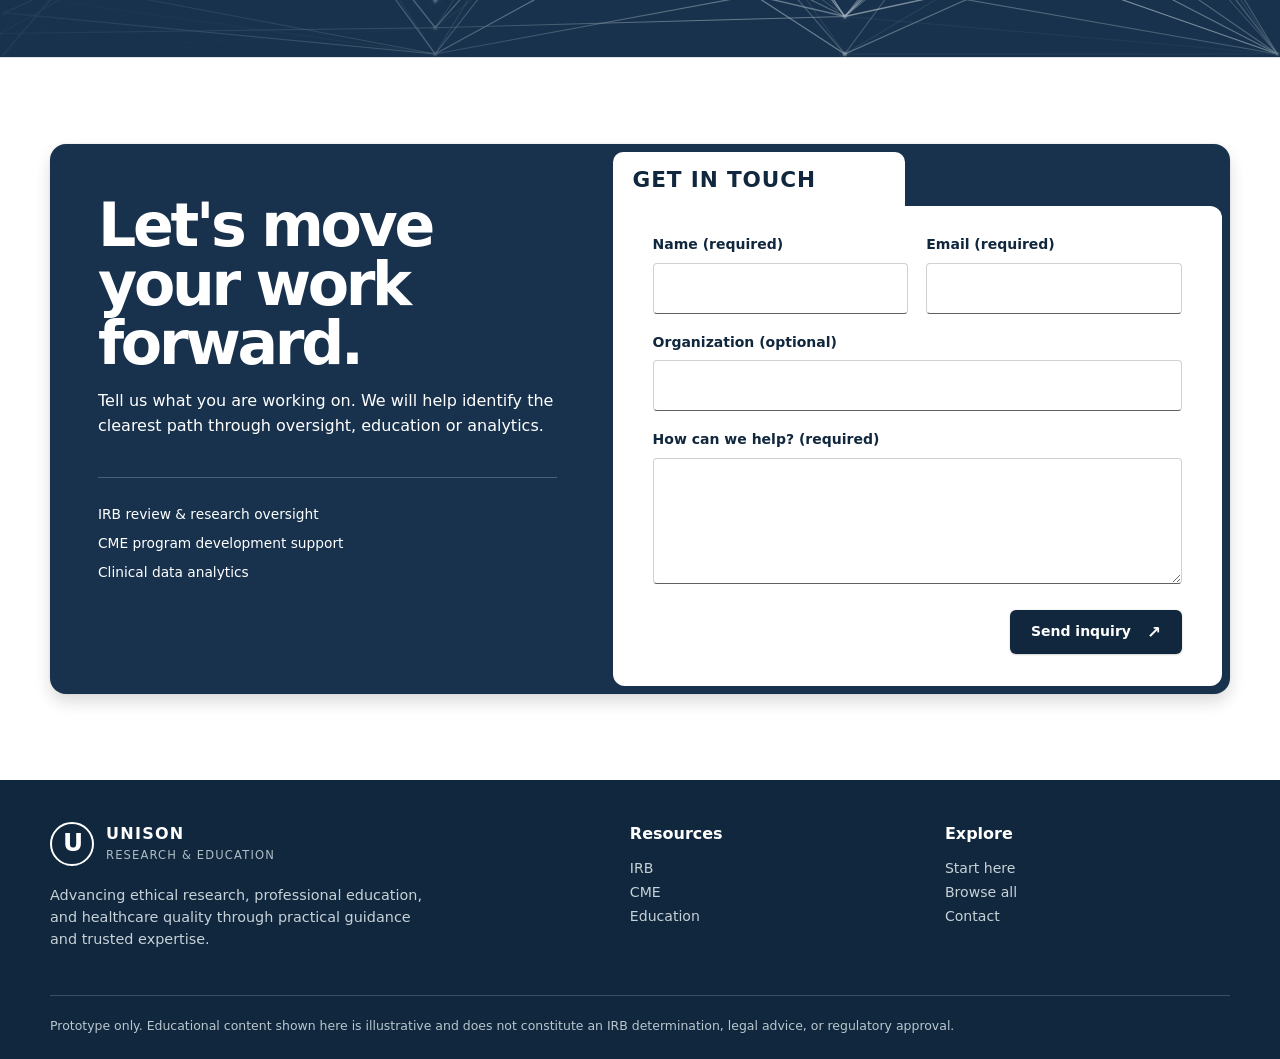
==== commit 7fd2cd5c: "More prototyping" ====
--- a/index.html
+++ b/index.html
@@ -174,7 +174,28 @@
     <section class="about" id="about">
       <div class="wrap about-grid">
         <div class="about-visual reveal">
-          <div class="about-photo" aria-hidden="true"></div>
+          <section class="about-carousel" data-vertical-carousel aria-label="Unison capabilities carousel" aria-roledescription="carousel">
+            <div class="about-carousel-controls" role="group" aria-label="Carousel navigation">
+              <button type="button" data-carousel-previous aria-label="Previous carousel item">
+                <svg viewBox="0 0 16 16" aria-hidden="true"><path d="M8 13.5V2.5M3.5 7 8 2.5 12.5 7"/></svg>
+              </button>
+              <button type="button" data-carousel-next aria-label="Next carousel item">
+                <svg viewBox="0 0 16 16" aria-hidden="true"><path d="M8 2.5v11M3.5 9 8 13.5 12.5 9"/></svg>
+              </button>
+            </div>
+
+            <div class="about-carousel-track">
+              <button class="about-carousel-panel about-carousel-panel--navy" type="button" data-carousel-panel data-title="Research oversight" aria-current="true" aria-label="Show carousel item 1 of 8"></button>
+              <button class="about-carousel-panel about-carousel-panel--yellow" type="button" data-carousel-panel data-title="Medical education" aria-label="Show carousel item 2 of 8"></button>
+              <button class="about-carousel-panel about-carousel-panel--teal" type="button" data-carousel-panel data-title="Clinical analytics" aria-label="Show carousel item 3 of 8"></button>
+              <button class="about-carousel-panel about-carousel-panel--sky" type="button" data-carousel-panel data-title="Integrated support" aria-label="Show carousel item 4 of 8"></button>
+              <button class="about-carousel-panel about-carousel-panel--blue" type="button" data-carousel-panel data-title="Expert guidance" aria-label="Show carousel item 5 of 8"></button>
+              <button class="about-carousel-panel about-carousel-panel--sand" type="button" data-carousel-panel data-title="Professional education" aria-label="Show carousel item 6 of 8"></button>
+              <button class="about-carousel-panel about-carousel-panel--slate" type="button" data-carousel-panel data-title="Connected workflows" aria-label="Show carousel item 7 of 8"></button>
+              <button class="about-carousel-panel about-carousel-panel--clay" type="button" data-carousel-panel data-title="Better outcomes" aria-label="Show carousel item 8 of 8"></button>
+            </div>
+            <p class="visually-hidden" aria-live="polite" aria-atomic="true" data-carousel-status>Item 1 of 8: Research oversight</p>
+          </section>
         </div>
         <div class="about-copy reveal">
           <div class="eyebrow">Who we are</div>
@@ -264,6 +285,7 @@
 
   <script src="assets/js/site-navigation.js"></script>
   <script src="assets/js/feedforward-network.js"></script>
+  <script src="assets/js/vertical-carousel.js"></script>
   <script src="assets/js/index.js"></script>
 </body>
 </html>
--- a/assets/css/index.css
+++ b/assets/css/index.css
@@ -366,7 +366,46 @@
   .network-globe::after { animation: none; }
 }
 
-.services { padding: 92px 0 82px; background: #fff; }
+.services {
+  position: relative;
+  isolation: isolate;
+  overflow: hidden;
+  padding: 92px 0 82px;
+  background: #fff;
+}
+.services::before,
+.services::after {
+  content: "";
+  position: absolute;
+  inset: 0;
+  pointer-events: none;
+}
+.services::before {
+  z-index: -2;
+  right: auto;
+  left: 50%;
+  width: min(1180px, calc(100% - 48px));
+  background: url("../images/what-we-do-team.png") center 42% / cover no-repeat;
+  opacity: .35;
+  transform: translateX(-50%);
+  -webkit-mask-image: linear-gradient(to right, transparent 0%, #000 15%, #000 85%, transparent 100%);
+  mask-image: linear-gradient(to right, transparent 0%, #000 15%, #000 85%, transparent 100%);
+}
+.services::after {
+  z-index: -1;
+  background: linear-gradient(
+    to bottom,
+    #fff 0%,
+    #fff 10%,
+    rgba(255, 255, 255, .94) 16%,
+    rgba(255, 255, 255, .58) 40%,
+    rgba(255, 255, 255, .12) 58%,
+    rgba(255, 255, 255, .18) 72%,
+    rgba(255, 255, 255, .84) 90%,
+    #fff 100%
+  );
+}
+.services > .wrap { position: relative; z-index: 1; }
 .services-head { display: flex; justify-content: space-between; align-items: end; gap: 36px; margin-bottom: 54px; }
 .services-head .section-title { margin-bottom: 0; }
 .service-card-grid {
@@ -498,16 +537,102 @@
   .service-card:hover .service-card-content { transform: translate(-2px, -2px); }
 }
 
-.about { padding: 84px 0; border-top: 1px solid var(--line); background: #fff; color: var(--ink); overflow: hidden; }
+.about { padding: 84px 0; background: #fff; color: var(--ink); overflow: hidden; }
 .about-grid { display: grid; grid-template-columns: .95fr 1.05fr; gap: 68px; align-items: center; }
 .about-visual { min-height: 460px; position: relative; }
-.about-photo {
+.about-carousel {
   position: absolute;
   inset: 0;
+  min-width: 0;
+  overflow: visible;
+}
+.about-carousel-controls {
+  position: absolute;
+  z-index: 3;
+  top: 12px;
+  right: -52px;
+  display: flex;
+  flex-direction: column;
+  align-items: center;
+  gap: 8px;
+}
+.about-carousel-controls button {
+  width: 40px;
+  height: 40px;
+  padding: 0;
+  border: 0;
+  border-radius: 6px;
+  display: grid;
+  place-items: center;
+  background: #eeeeff;
+  color: #635bff;
+  cursor: pointer;
+  transition: background .18s ease, transform .28s cubic-bezier(.16, 1, .3, 1);
+}
+.about-carousel-controls button:hover {
+  background: #dedcff;
+  transform: translateY(-1px);
+}
+.about-carousel-controls svg { width: 16px; height: 16px; fill: none; stroke: currentColor; stroke-width: 1.75; }
+.about-carousel-track {
+  position: relative;
+  width: 100%;
+  height: 100%;
+  min-height: 0;
   overflow: hidden;
-  border-radius: 24px 100px 24px 24px;
-  background: #cddfdf;
-}
+  border-radius: 6px;
+}
+.about-carousel-panel {
+  position: absolute;
+  top: var(--carousel-panel-top, 0);
+  left: 0;
+  width: 100%;
+  height: var(--carousel-panel-height, 10px);
+  min-width: 0;
+  min-height: 6px;
+  padding: 0;
+  border: 0;
+  border-radius: 6px;
+  overflow: hidden;
+  background: #e9ebee;
+  cursor: pointer;
+  transform-origin: center;
+  will-change: top, height, transform;
+  transition:
+    top .72s cubic-bezier(.2, .72, .2, 1),
+    height .72s cubic-bezier(.2, .72, .2, 1),
+    filter .25s ease;
+}
+.about-carousel-track.is-queueing .about-carousel-panel {
+  pointer-events: none;
+  transition: filter .25s ease;
+}
+.about-carousel-panel::after {
+  content: "";
+  position: absolute;
+  inset: 0;
+  background: linear-gradient(115deg, transparent 20%, rgba(255, 255, 255, .2) 48%, transparent 76%);
+  opacity: 0;
+  transform: translateX(-35%);
+  transition: opacity .25s ease, transform .7s cubic-bezier(.16, 1, .3, 1);
+  pointer-events: none;
+}
+.about-carousel-panel:hover { filter: brightness(1.06); }
+.about-carousel-panel.is-preview-neighbor { filter: saturate(.92) brightness(.98); }
+.about-carousel-panel:hover::after,
+.about-carousel-panel:focus-visible::after,
+.about-carousel-panel[aria-current="true"]::after {
+  opacity: .58;
+  transform: translateX(25%);
+}
+.about-carousel-panel--navy { background: #18324d; }
+.about-carousel-panel--yellow { background: #d9aa37; }
+.about-carousel-panel--teal { background: #397d79; }
+.about-carousel-panel--sky { background: #a9bfce; }
+.about-carousel-panel--blue { background: #55779b; }
+.about-carousel-panel--sand { background: #d7c7a3; }
+.about-carousel-panel--slate { background: #6c8792; }
+.about-carousel-panel--clay { background: #a96f62; }
 .about .section-title { color: var(--ink); }
 .about-copy > p { color: var(--muted); font-size: 1.05rem; }
 .about-points { display: grid; grid-template-columns: 1fr 1fr; gap: 14px; margin: 32px 0; }
@@ -532,6 +657,16 @@
 }
 .about-point strong { display: block; margin-bottom: 6px; }
 .about-point span { color: var(--muted); font-size: .84rem; }
+@media (min-width: 981px) {
+  .about { padding-block: 0; }
+  .about-grid { align-items: stretch; }
+  .about-visual { min-height: 628px; }
+  .about-carousel { inset-block: 6px; }
+  .about-copy {
+    align-self: center;
+    padding-block: 84px;
+  }
+}
 @media (hover: hover) and (pointer: fine) {
   .about-point:hover { z-index: 2; transform: scale(1.025); }
   .about-point:hover .service-card-border { inset: -5px; border-radius: 16px; }
@@ -741,10 +876,12 @@
   .stat-grid { grid-template-columns: 1fr 1fr; }
   .stat:nth-child(2) { border-right: 0; }
   .stat:nth-child(-n+2) { border-bottom: 1px solid var(--line); }
+  .about-carousel-controls { right: 12px; }
 }
 
 @media (max-width: 760px) {
   .wrap { width: min(100% - 30px, 1180px); }
+  .services::before { width: min(1180px, calc(100% - 30px)); }
   .site-header { padding: 10px 0; }
   .brand { width: 54px; }
   .nav { gap: 10px; }
@@ -795,7 +932,7 @@
   .service-card-content { padding: 32px 28px; }
   .about-grid { gap: 55px; }
   .about-visual { min-height: 390px; }
-  .about-photo { inset: 0; }
+  .about-carousel { inset: 0; }
   .about-points, .field-row { grid-template-columns: 1fr; }
   .different { min-height: 0; padding: 70px 0; }
   .feedforward-network { width: 100%; }
@@ -812,7 +949,7 @@
   .button, .menu-toggle, .dropdown-menu, .service-card,
   .difference-card, .about-point, .contact-shell,
   .field input, .field textarea { forced-color-adjust: auto; }
-  .about-photo { border: 1px solid CanvasText; }
+  .about-carousel, .about-carousel-panel { border: 1px solid CanvasText; }
   .hero h1 em { background: none; color: LinkText; -webkit-text-fill-color: LinkText; -webkit-text-stroke: 0; }
   .dropdown-menu a::before { display: none; }
 }
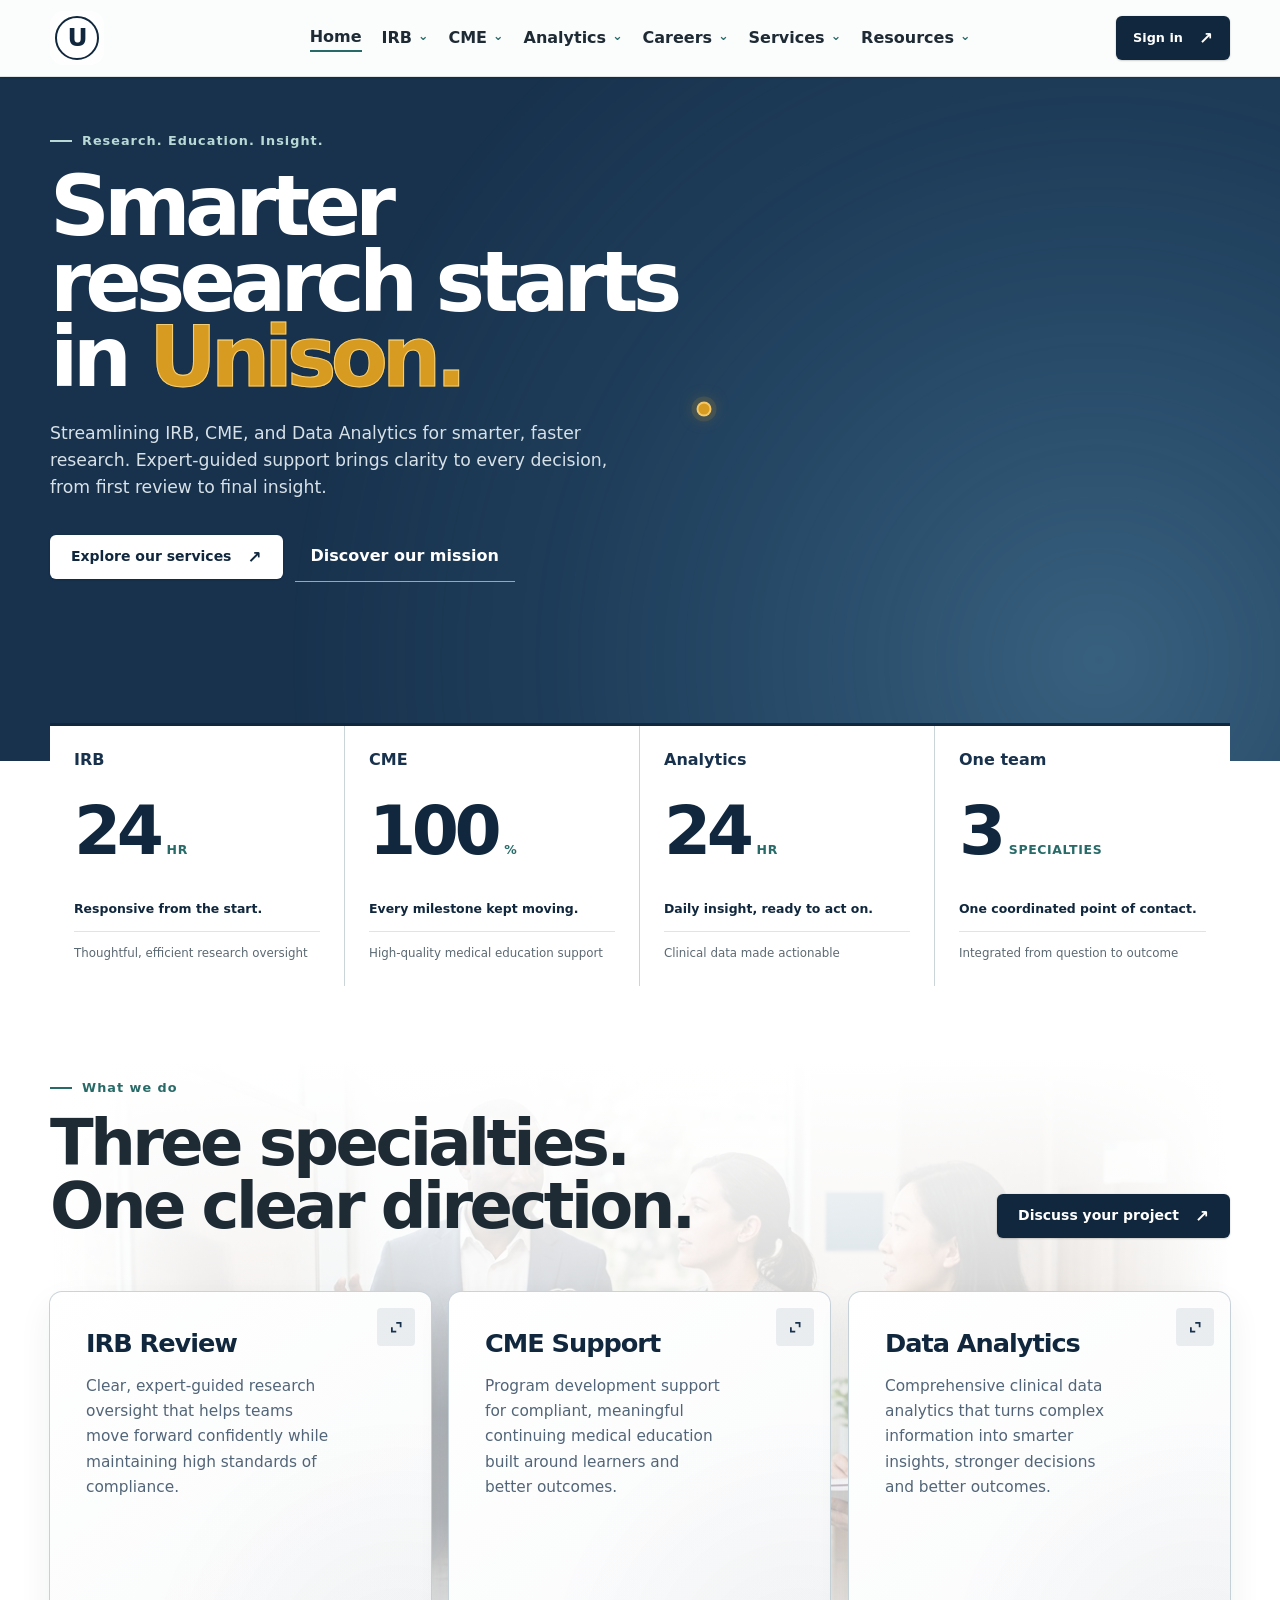
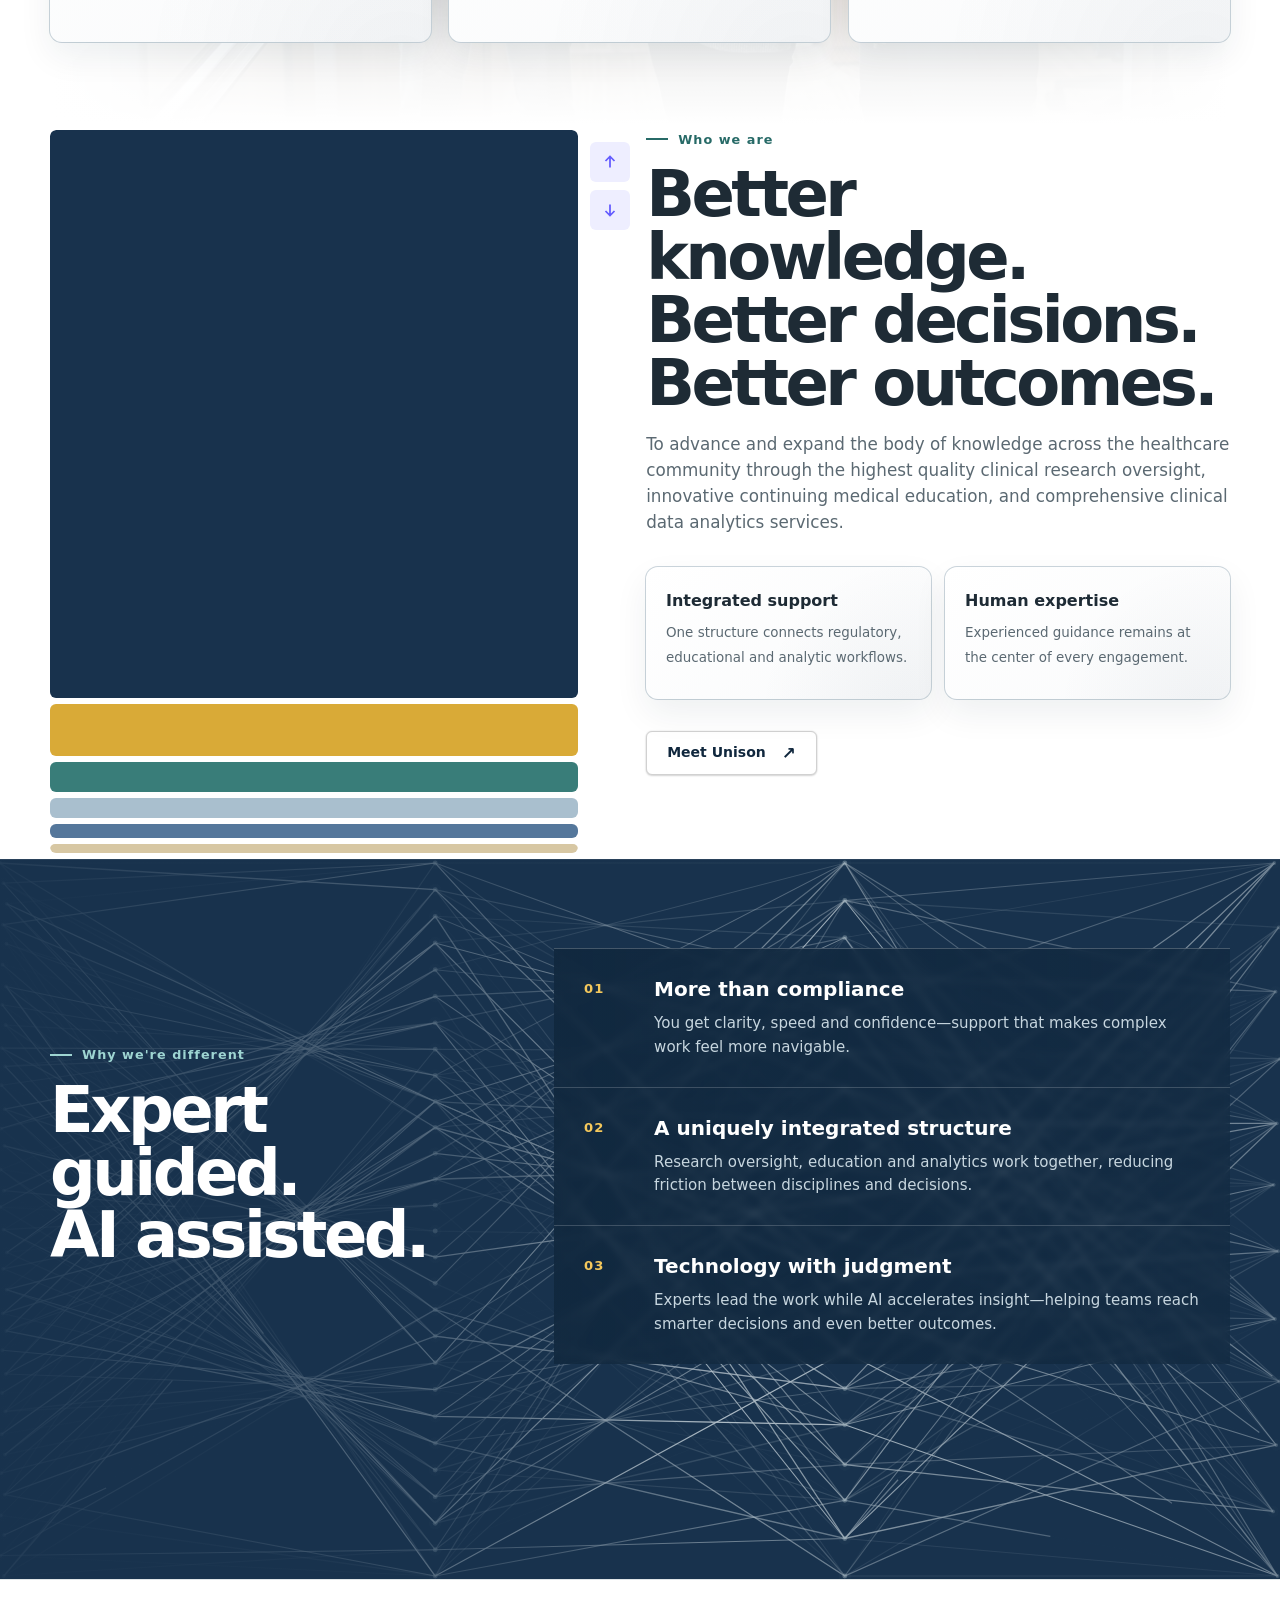
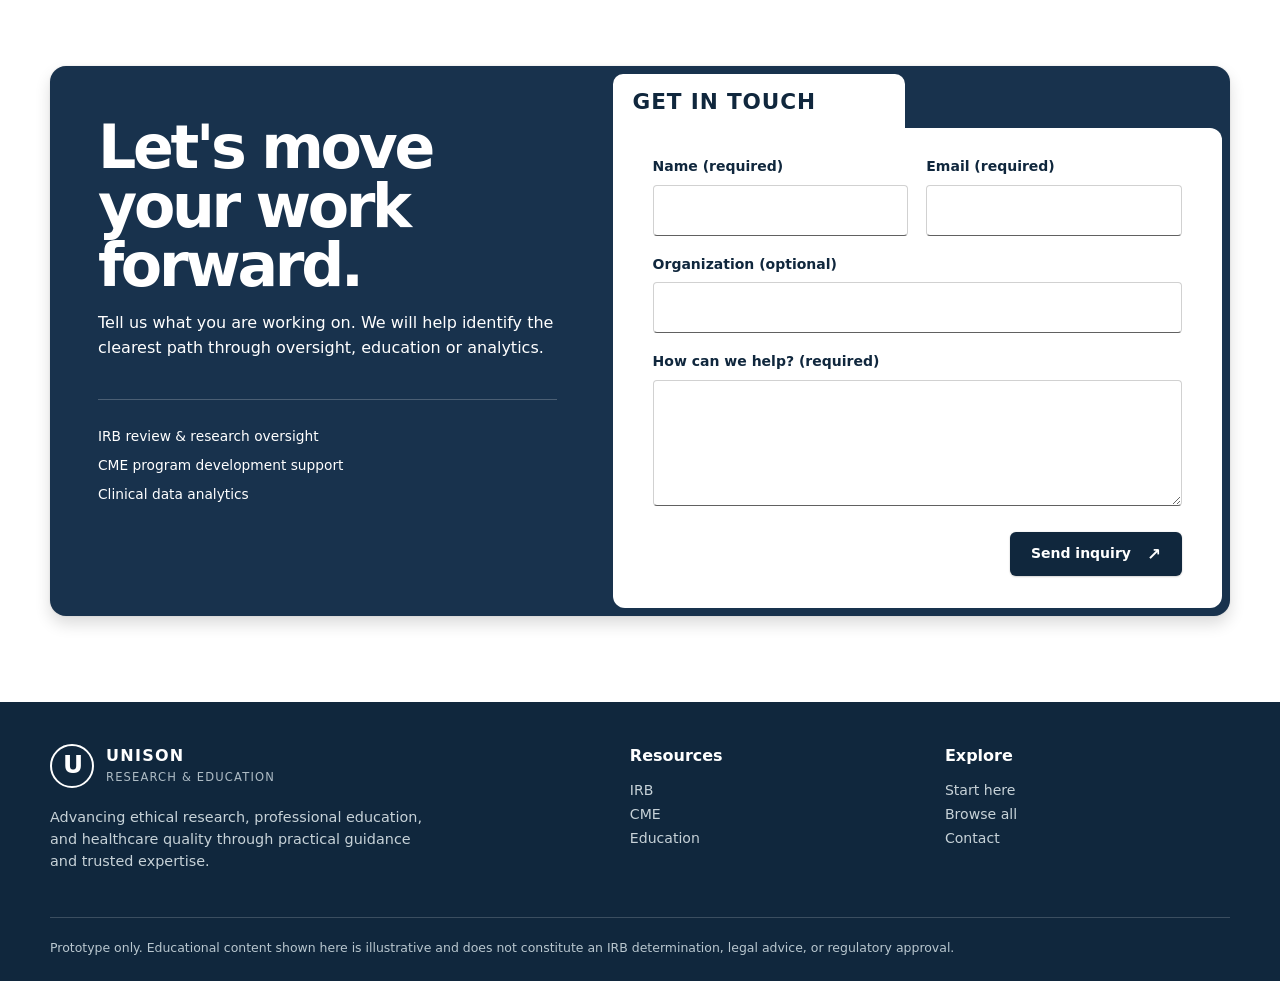
==== commit 3012b2b3: "Bugfix" ====
--- a/index.html
+++ b/index.html
@@ -3,6 +3,7 @@
 <head>
   <meta charset="utf-8">
   <meta name="viewport" content="width=device-width, initial-scale=1">
+  <meta name="theme-color" content="rgb(251, 252, 252)">
   <meta name="description" content="Unison Research & Education — integrated IRB review, CME program development support, and clinical data analytics.">
   <title>Unison Research & Education</title>
   <link rel="stylesheet" href="assets/css/index.css">
--- a/assets/css/index.css
+++ b/assets/css/index.css
@@ -336,10 +336,30 @@
   width: min(78%, 850px);
   aspect-ratio: 768 / 300;
 }
+.network-globe::before {
+  content: "";
+  position: absolute;
+  z-index: 0;
+  left: var(--globe-center-x, 75%);
+  top: var(--globe-center-y, 70%);
+  width: var(--globe-glow-size, 760px);
+  aspect-ratio: 1;
+  border-radius: 50%;
+  background: radial-gradient(
+    circle,
+    rgba(132, 205, 242, .3) 0%,
+    rgba(112, 190, 232, .2) 24%,
+    rgba(94, 169, 215, .09) 48%,
+    rgba(79, 151, 201, 0) 72%
+  );
+  filter: blur(4px);
+  transform: translate(-50%, -50%);
+  pointer-events: none;
+}
 .network-globe::after {
   content: "";
   position: absolute;
-  z-index: 1;
+  z-index: 2;
   left: var(--globe-hub-x, 6%);
   top: var(--globe-hub-y, 48.5%);
   width: 11px;
@@ -354,6 +374,7 @@
 }
 .network-globe-canvas {
   position: absolute;
+  z-index: 1;
   inset: 0;
   width: 100%;
   height: 100%;
@@ -607,24 +628,8 @@
   pointer-events: none;
   transition: filter .25s ease;
 }
-.about-carousel-panel::after {
-  content: "";
-  position: absolute;
-  inset: 0;
-  background: linear-gradient(115deg, transparent 20%, rgba(255, 255, 255, .2) 48%, transparent 76%);
-  opacity: 0;
-  transform: translateX(-35%);
-  transition: opacity .25s ease, transform .7s cubic-bezier(.16, 1, .3, 1);
-  pointer-events: none;
-}
 .about-carousel-panel:hover { filter: brightness(1.06); }
 .about-carousel-panel.is-preview-neighbor { filter: saturate(.92) brightness(.98); }
-.about-carousel-panel:hover::after,
-.about-carousel-panel:focus-visible::after,
-.about-carousel-panel[aria-current="true"]::after {
-  opacity: .58;
-  transform: translateX(25%);
-}
 .about-carousel-panel--navy { background: #18324d; }
 .about-carousel-panel--yellow { background: #d9aa37; }
 .about-carousel-panel--teal { background: #397d79; }
@@ -663,8 +668,8 @@
   .about-visual { min-height: 628px; }
   .about-carousel { inset-block: 6px; }
   .about-copy {
-    align-self: center;
-    padding-block: 84px;
+    align-self: start;
+    padding: 6px 0 84px;
   }
 }
 @media (hover: hover) and (pointer: fine) {
--- a/assets/css/site-navigation.css
+++ b/assets/css/site-navigation.css
@@ -5,6 +5,8 @@
  * and mobile experience across the site, inspired by the clear full-screen
  * disclosure pattern used by large healthcare organizations.
  */
+
+html { background-color: rgb(251, 252, 252); }
 
 @media (min-width: 1181px) and (hover: hover) and (pointer: fine) {
   .nav-links > a,
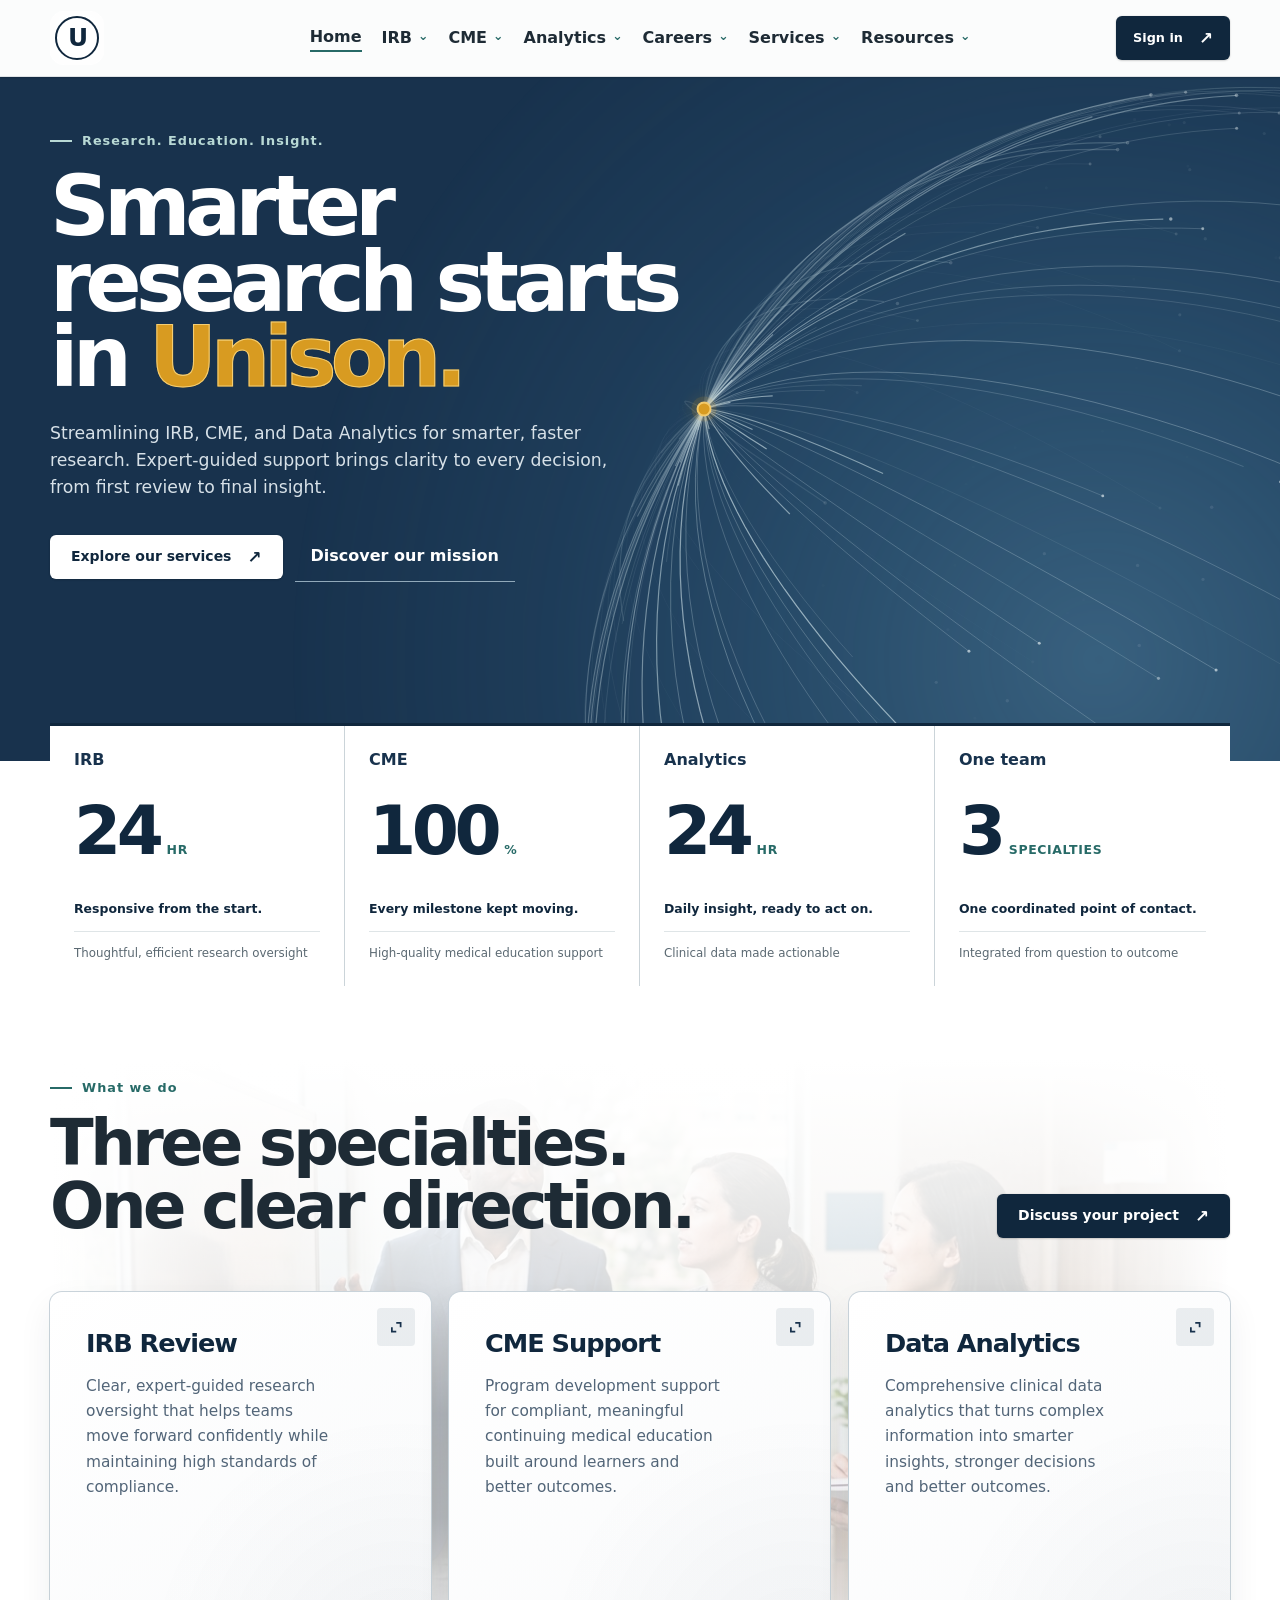
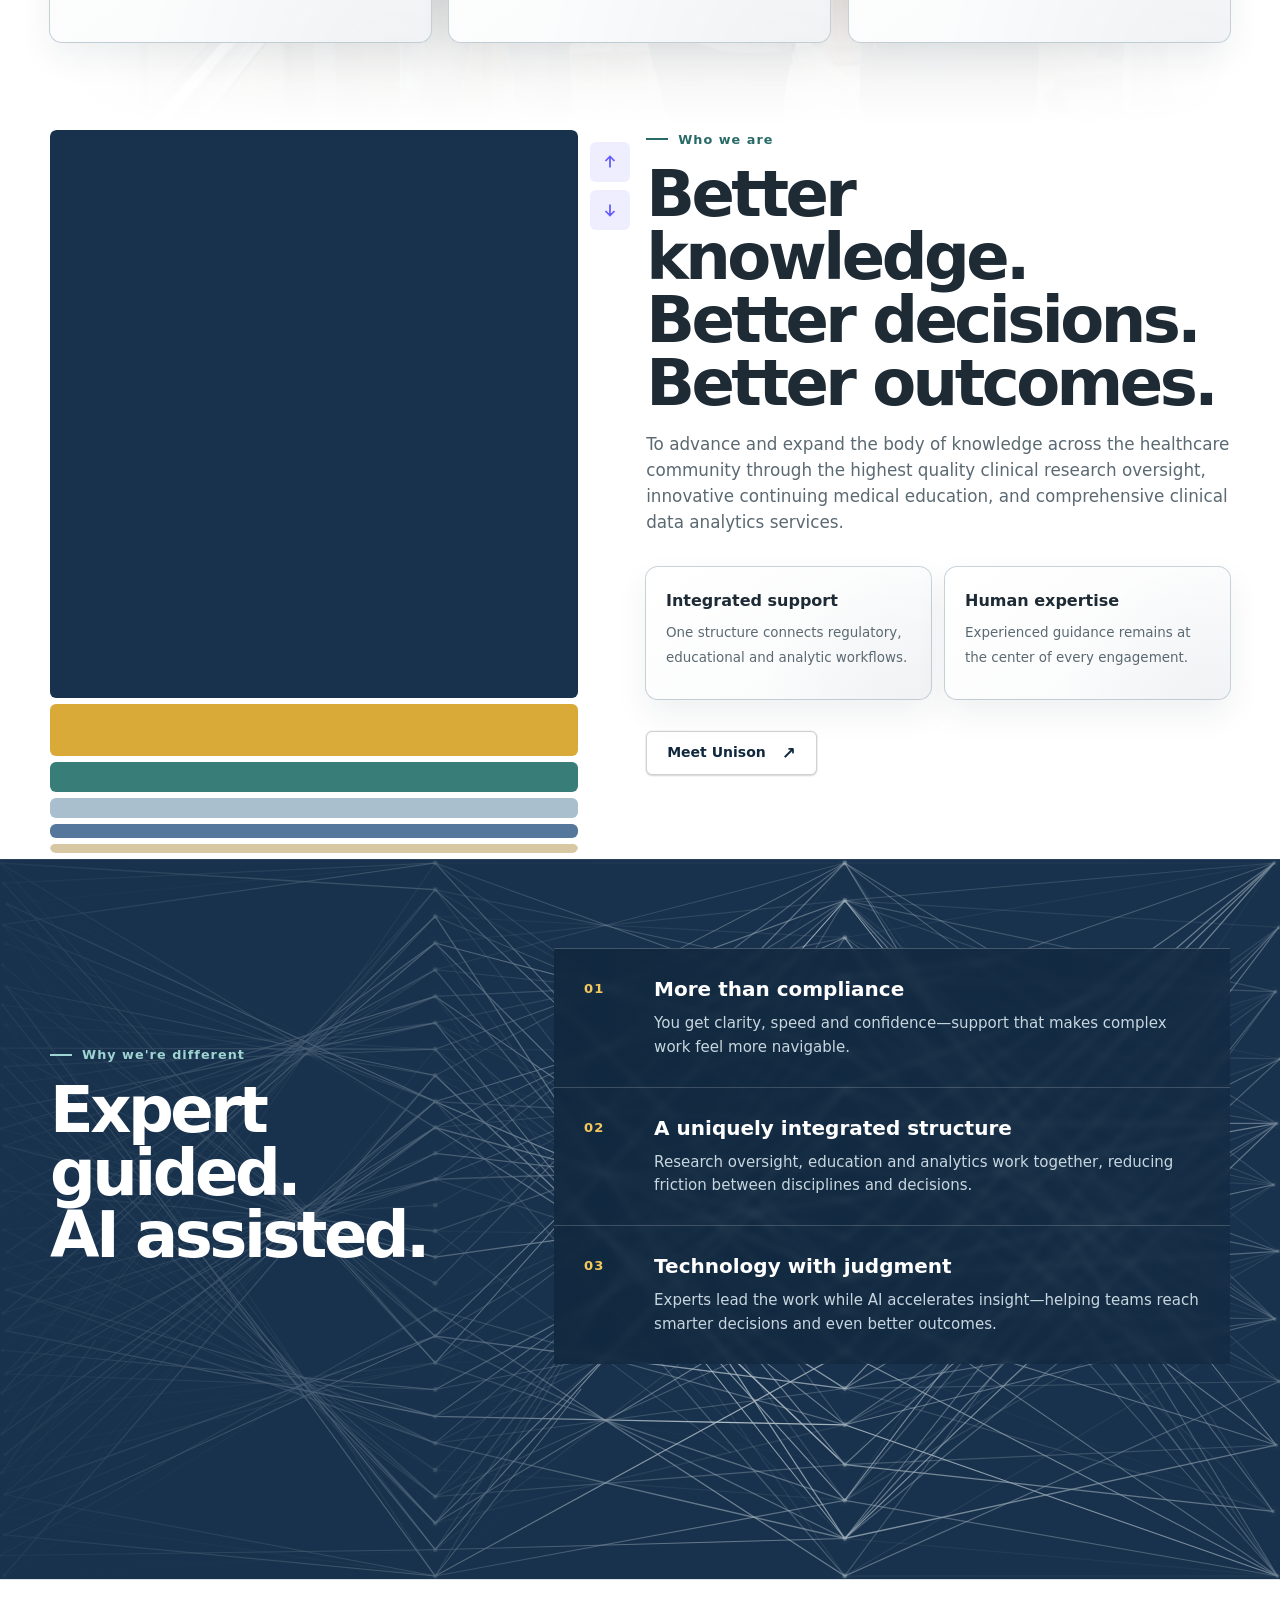
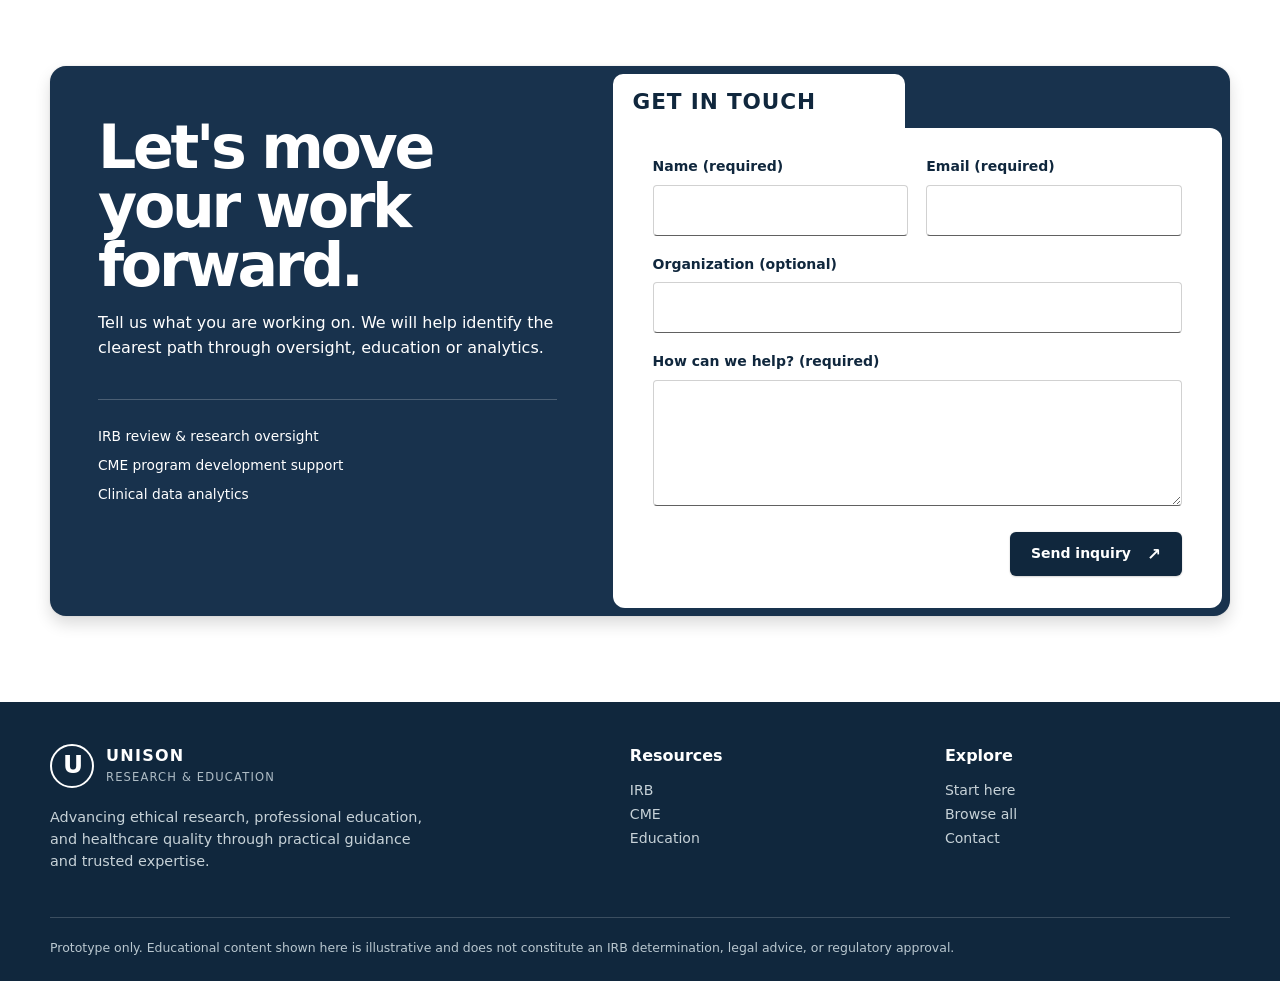
==== commit e85963eb: "Safari webkit" ====
--- a/index.html
+++ b/index.html
@@ -6,8 +6,8 @@
   <meta name="theme-color" content="rgb(251, 252, 252)">
   <meta name="description" content="Unison Research & Education — integrated IRB review, CME program development support, and clinical data analytics.">
   <title>Unison Research & Education</title>
-  <link rel="stylesheet" href="assets/css/index.css">
-  <link rel="stylesheet" href="assets/css/site-navigation.css">
+  <link rel="stylesheet" href="assets/css/index.css?v=20260722-2">
+  <link rel="stylesheet" href="assets/css/site-navigation.css?v=20260722-2">
 </head>
 <body>
   <a class="skip-link" href="#main-content">Skip to main content</a>
@@ -286,7 +286,7 @@
 
   <script src="assets/js/site-navigation.js"></script>
   <script src="assets/js/feedforward-network.js"></script>
-  <script src="assets/js/vertical-carousel.js"></script>
+  <script src="assets/js/vertical-carousel.js?v=20260722-2"></script>
   <script src="assets/js/index.js"></script>
 </body>
 </html>
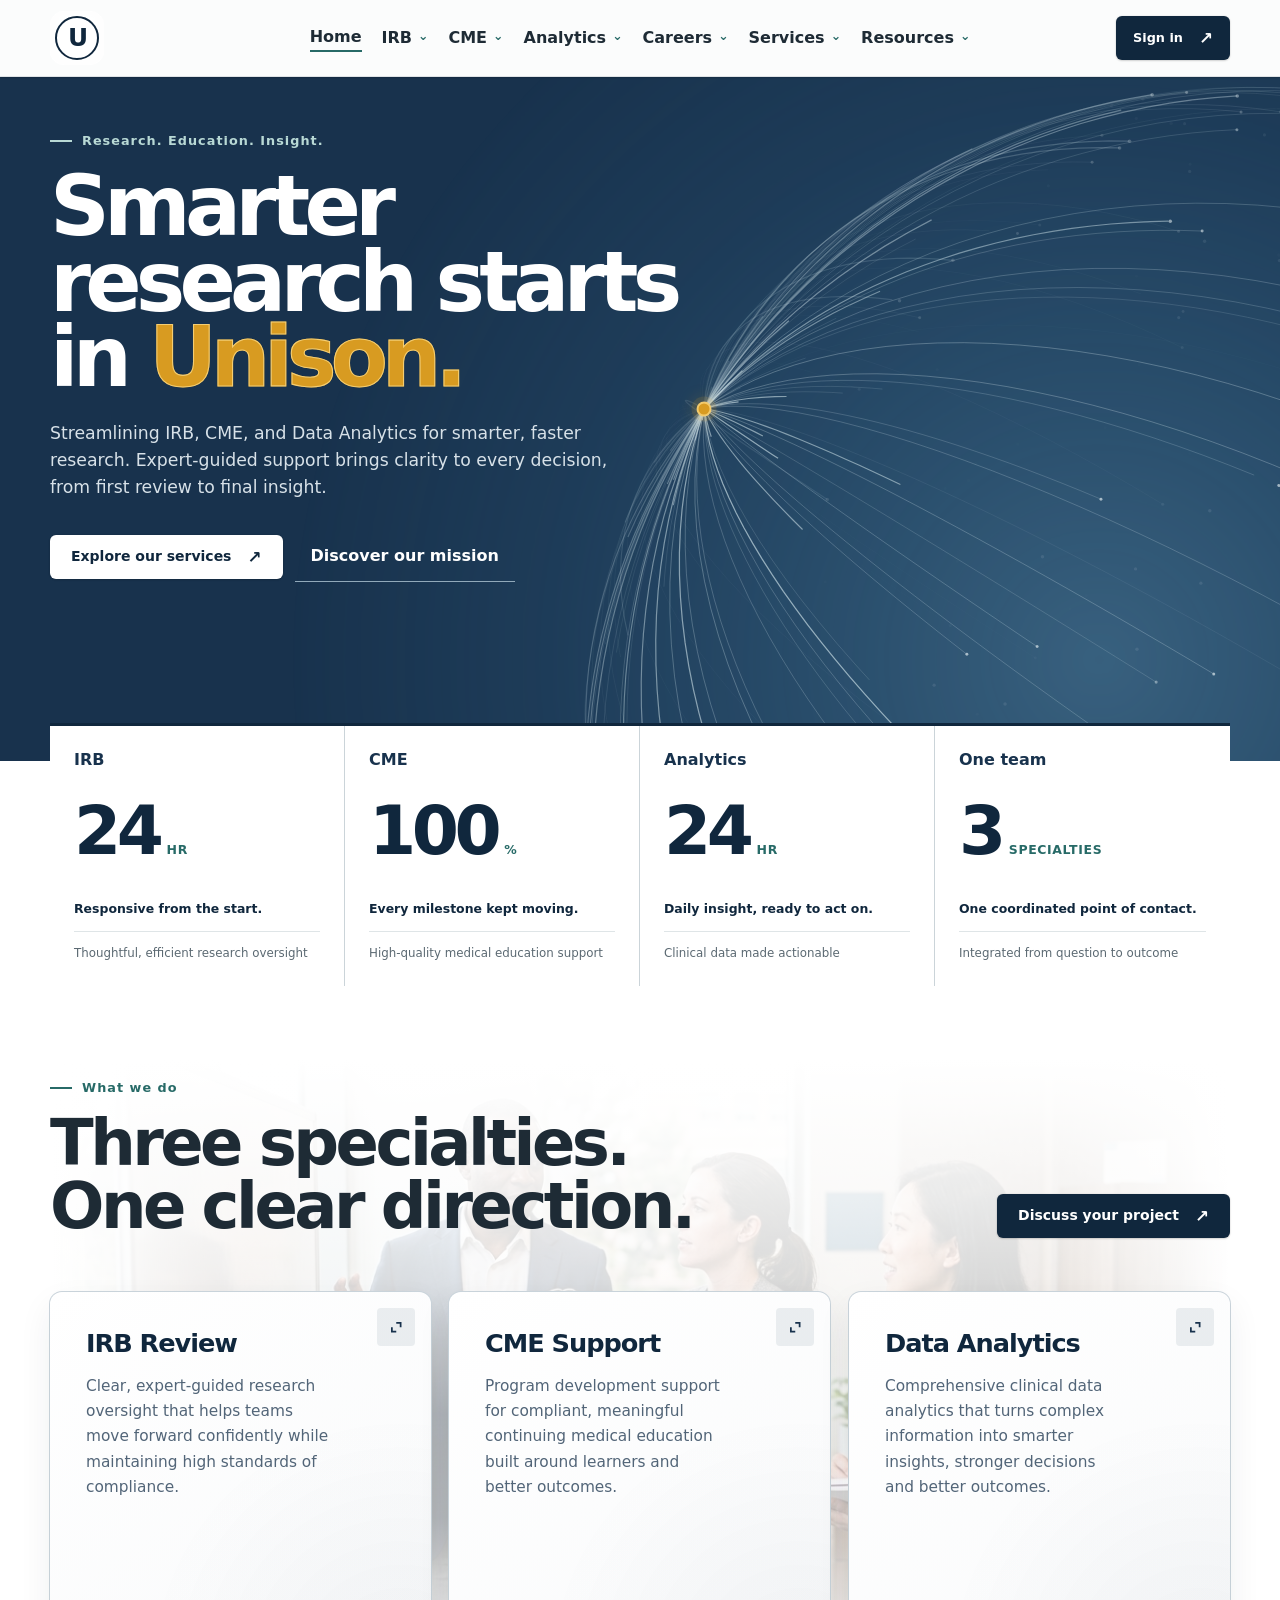
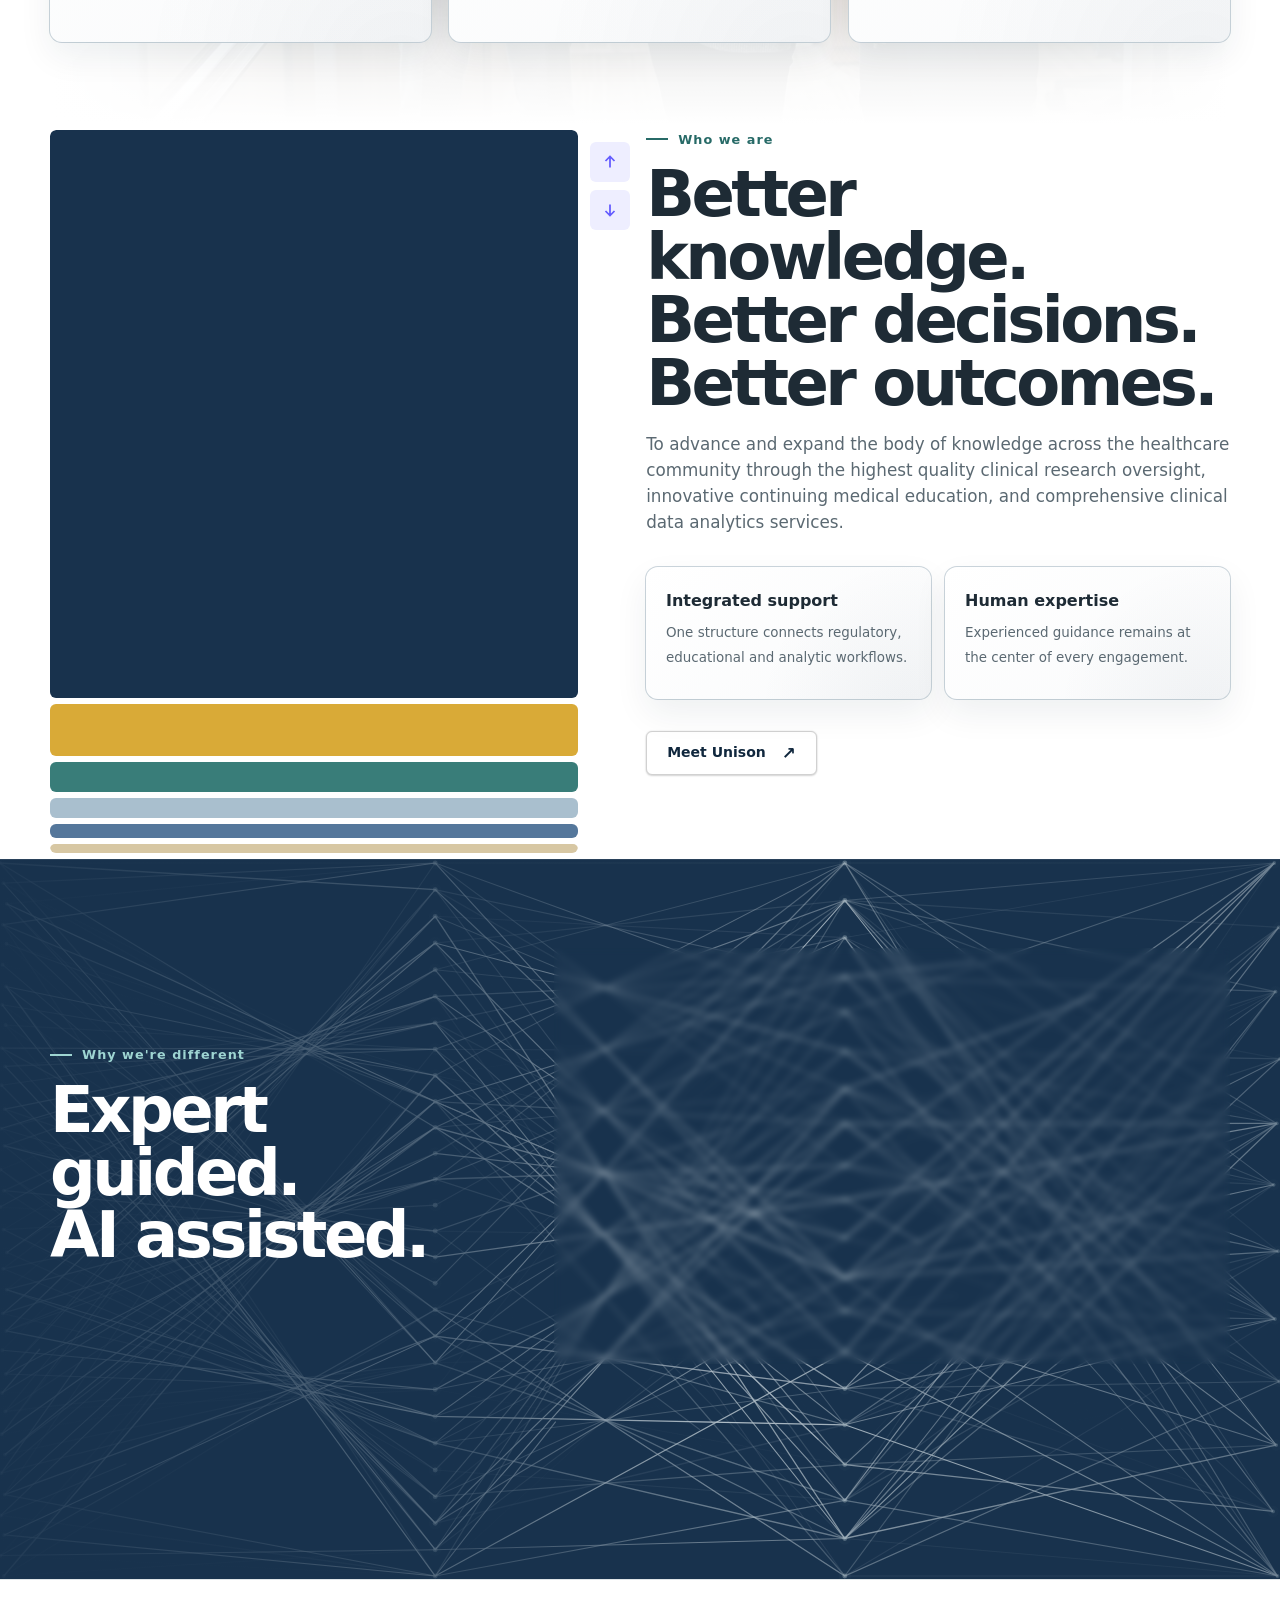
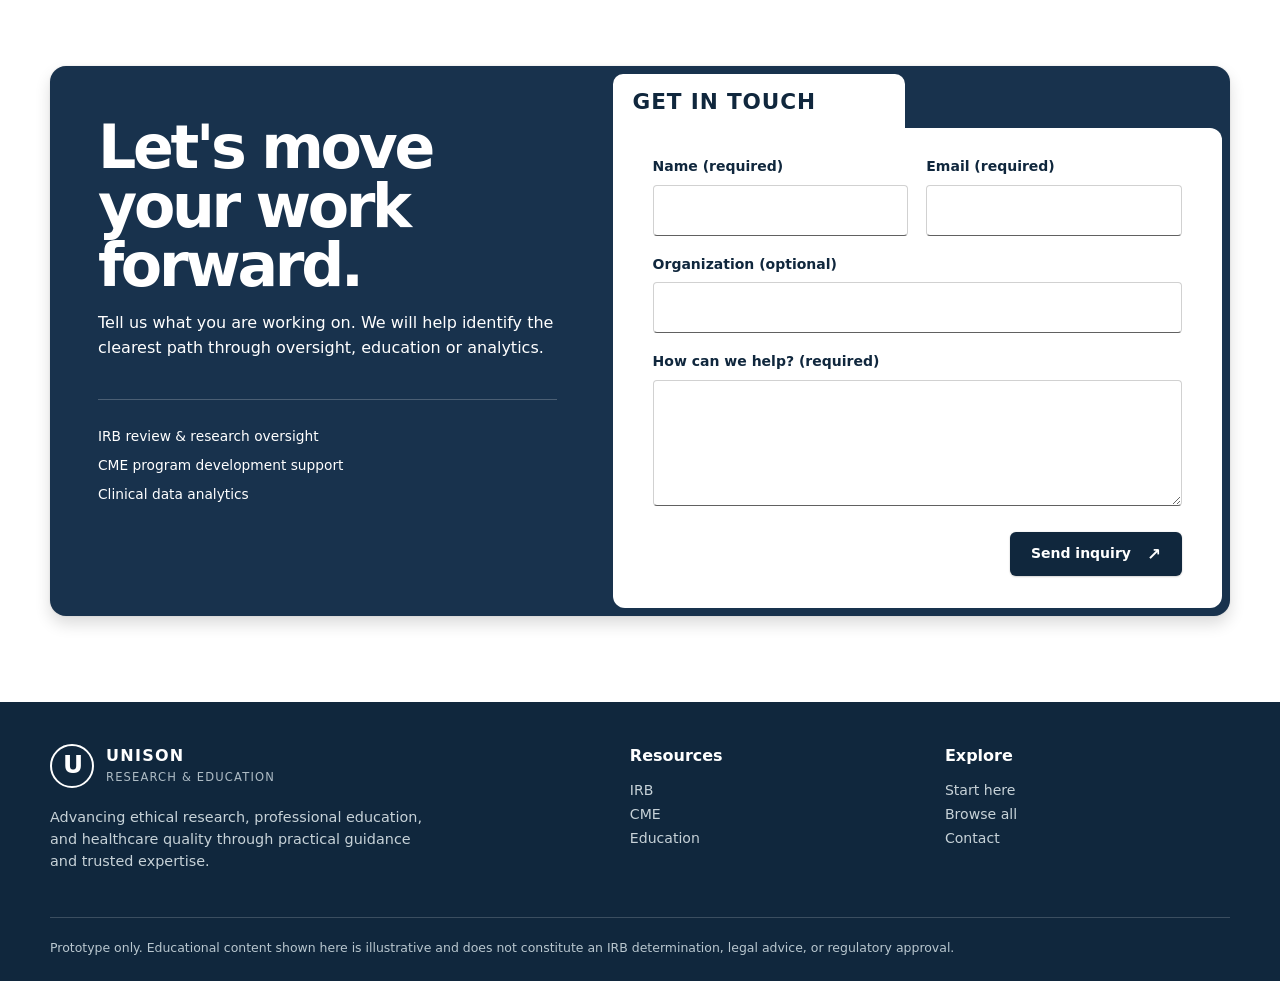
==== commit aff68d43: "Safari Webpage and fps fix" ====
--- a/index.html
+++ b/index.html
@@ -3,11 +3,11 @@
 <head>
   <meta charset="utf-8">
   <meta name="viewport" content="width=device-width, initial-scale=1">
-  <meta name="theme-color" content="rgb(251, 252, 252)">
+  <meta name="theme-color" content="rgb(24, 50, 77)">
   <meta name="description" content="Unison Research & Education — integrated IRB review, CME program development support, and clinical data analytics.">
   <title>Unison Research & Education</title>
-  <link rel="stylesheet" href="assets/css/index.css?v=20260722-2">
-  <link rel="stylesheet" href="assets/css/site-navigation.css?v=20260722-2">
+  <link rel="stylesheet" href="assets/css/index.css?v=20260722-3">
+  <link rel="stylesheet" href="assets/css/site-navigation.css?v=20260722-3">
 </head>
 <body>
   <a class="skip-link" href="#main-content">Skip to main content</a>
@@ -286,7 +286,7 @@
 
   <script src="assets/js/site-navigation.js"></script>
   <script src="assets/js/feedforward-network.js"></script>
-  <script src="assets/js/vertical-carousel.js?v=20260722-2"></script>
+  <script src="assets/js/vertical-carousel.js?v=20260722-3"></script>
   <script src="assets/js/index.js"></script>
 </body>
 </html>
--- a/assets/css/site-navigation.css
+++ b/assets/css/site-navigation.css
@@ -6,7 +6,7 @@
  * disclosure pattern used by large healthcare organizations.
  */
 
-html { background-color: rgb(251, 252, 252); }
+html { background-color: rgb(24, 50, 77); }
 
 @media (min-width: 1181px) and (hover: hover) and (pointer: fine) {
   .nav-links > a,
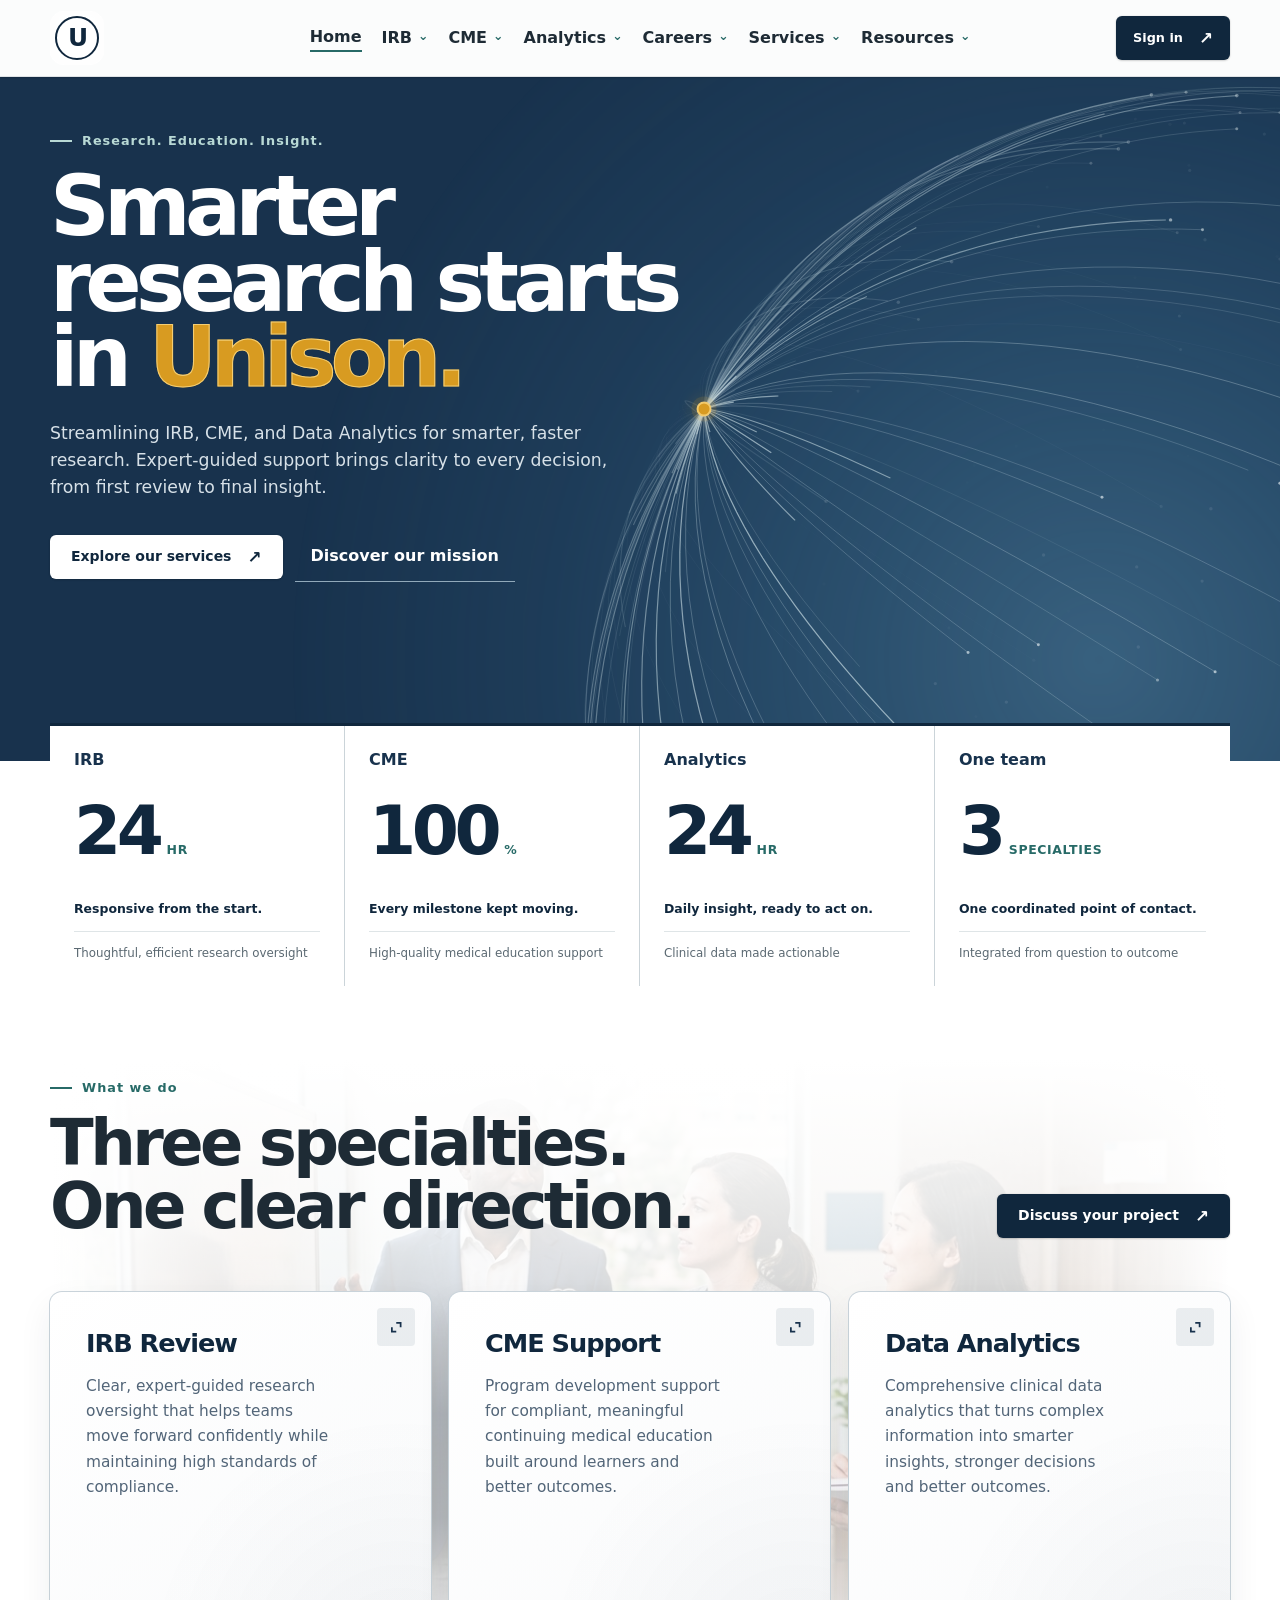
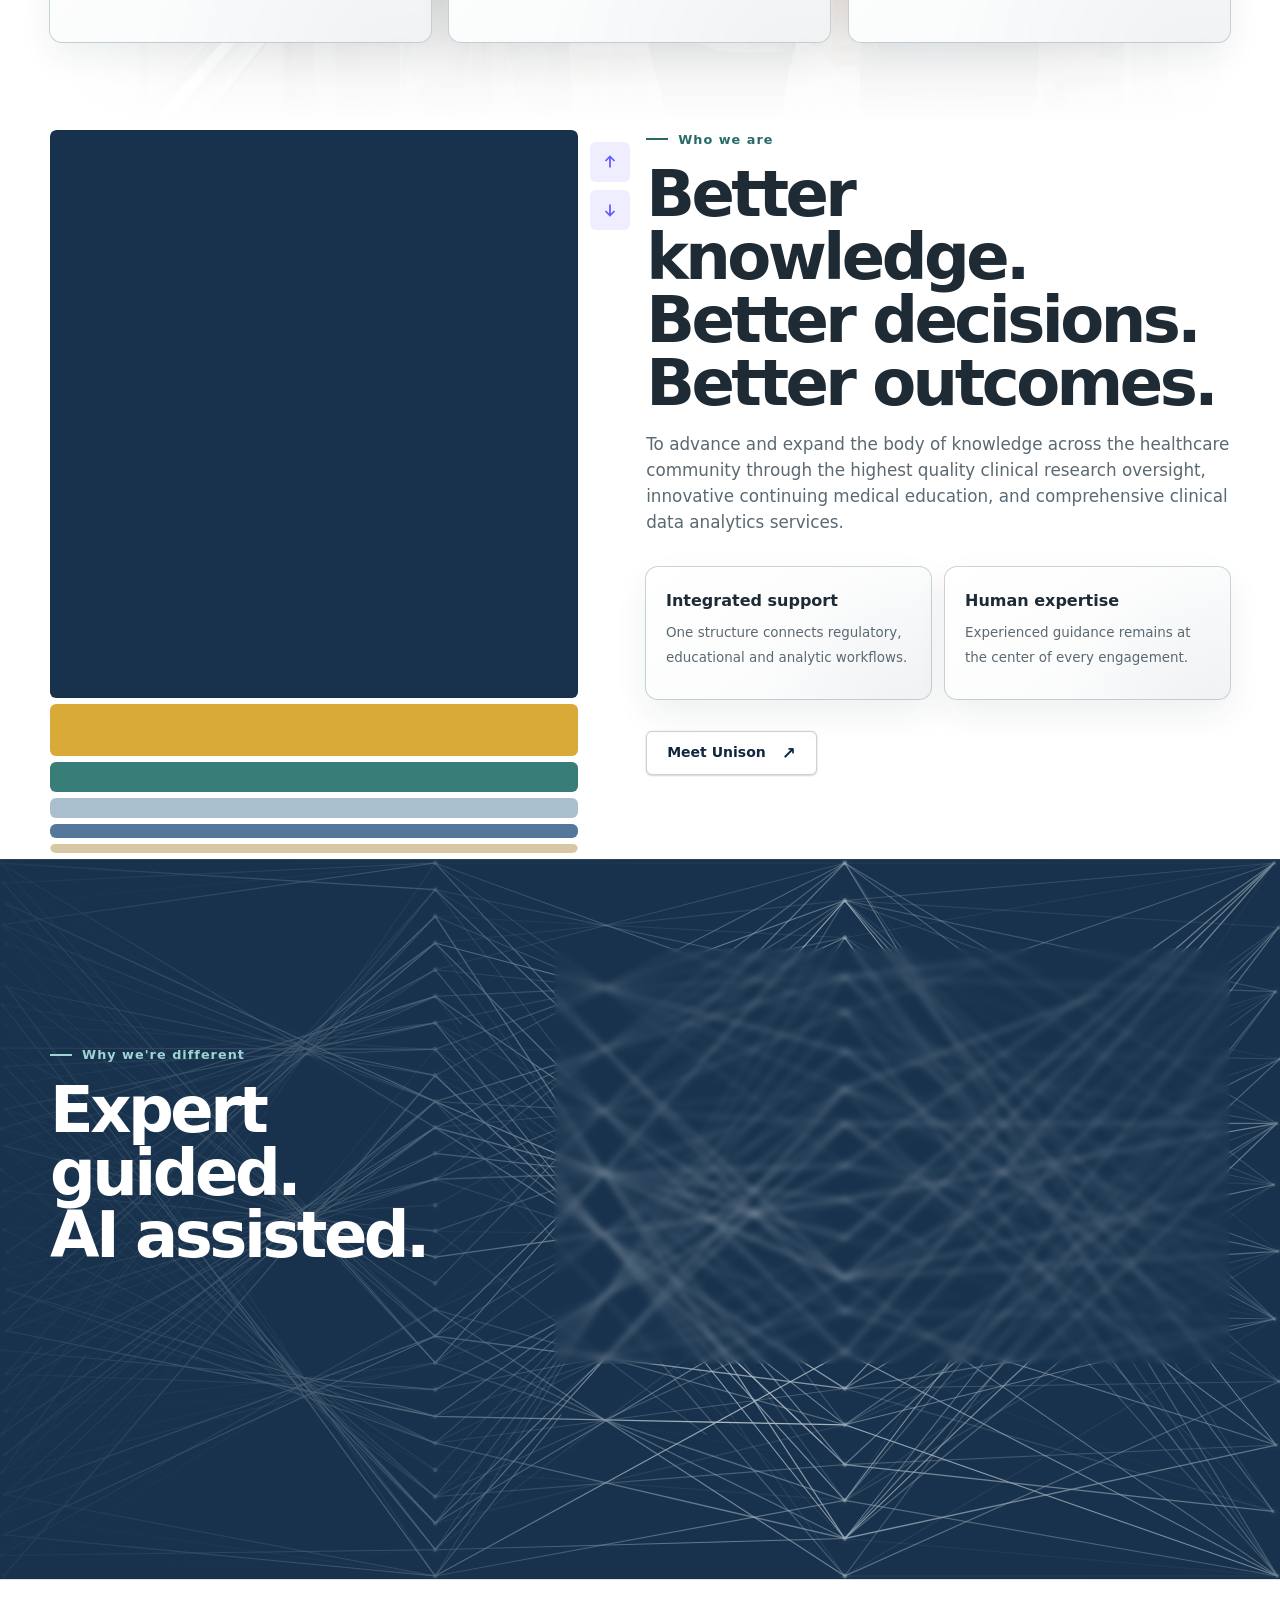
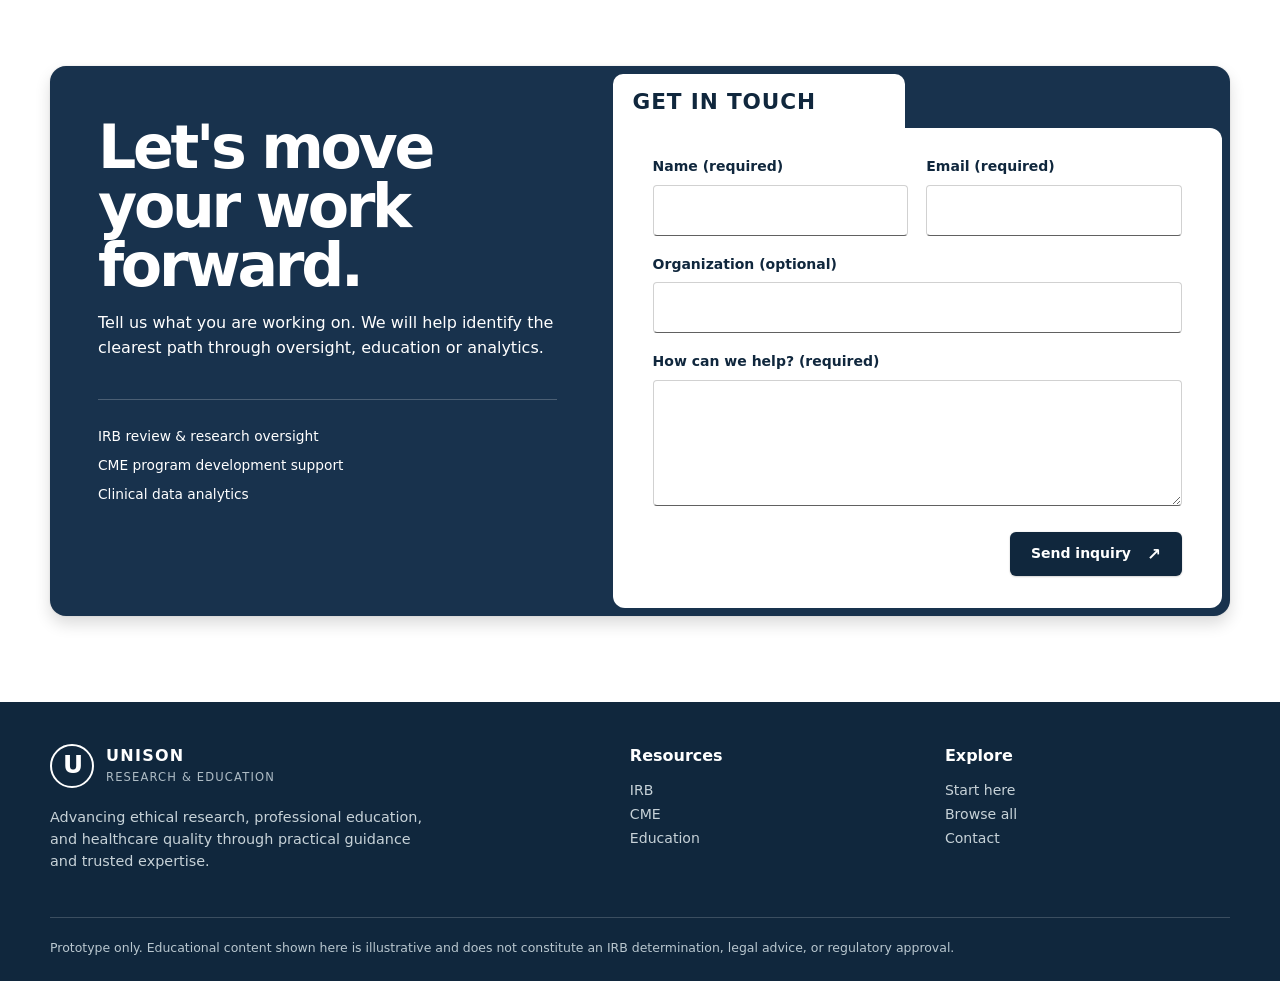
==== commit b5e3afc2: "I hate this thing" ====
--- a/index.html
+++ b/index.html
@@ -6,8 +6,8 @@
   <meta name="theme-color" content="rgb(24, 50, 77)">
   <meta name="description" content="Unison Research & Education — integrated IRB review, CME program development support, and clinical data analytics.">
   <title>Unison Research & Education</title>
-  <link rel="stylesheet" href="assets/css/index.css?v=20260722-3">
-  <link rel="stylesheet" href="assets/css/site-navigation.css?v=20260722-3">
+  <link rel="stylesheet" href="assets/css/index.css?v=20260722-4">
+  <link rel="stylesheet" href="assets/css/site-navigation.css?v=20260722-4">
 </head>
 <body>
   <a class="skip-link" href="#main-content">Skip to main content</a>
@@ -286,7 +286,7 @@
 
   <script src="assets/js/site-navigation.js"></script>
   <script src="assets/js/feedforward-network.js"></script>
-  <script src="assets/js/vertical-carousel.js?v=20260722-3"></script>
+  <script src="assets/js/vertical-carousel.js?v=20260722-4"></script>
   <script src="assets/js/index.js"></script>
 </body>
 </html>
--- a/assets/css/index.css
+++ b/assets/css/index.css
@@ -618,7 +618,6 @@
   background: #e9ebee;
   cursor: pointer;
   transform-origin: center;
-  will-change: top, height, transform;
   transition:
     top .72s cubic-bezier(.2, .72, .2, 1),
     height .72s cubic-bezier(.2, .72, .2, 1),
@@ -626,6 +625,7 @@
 }
 .about-carousel-track.is-queueing .about-carousel-panel {
   pointer-events: none;
+  filter: none;
   transition: filter .25s ease;
 }
 .about-carousel-panel:hover { filter: brightness(1.06); }
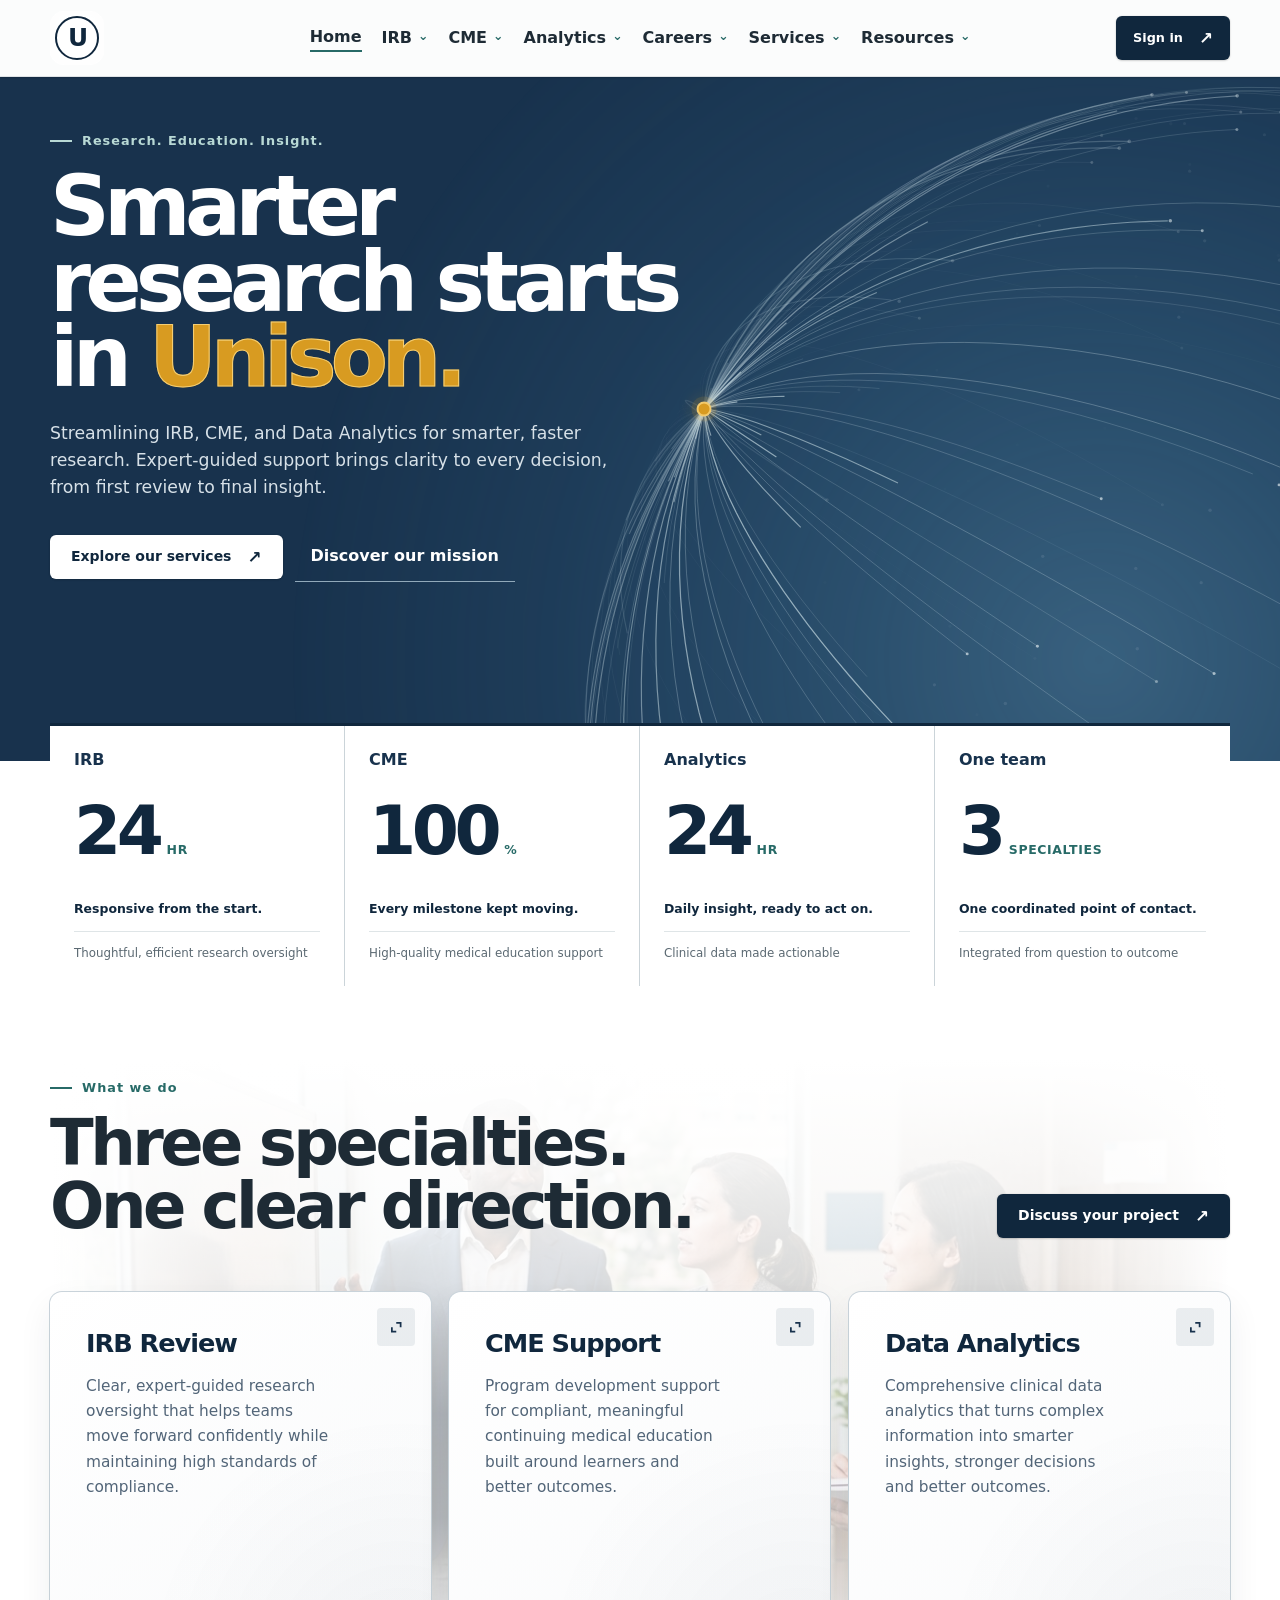
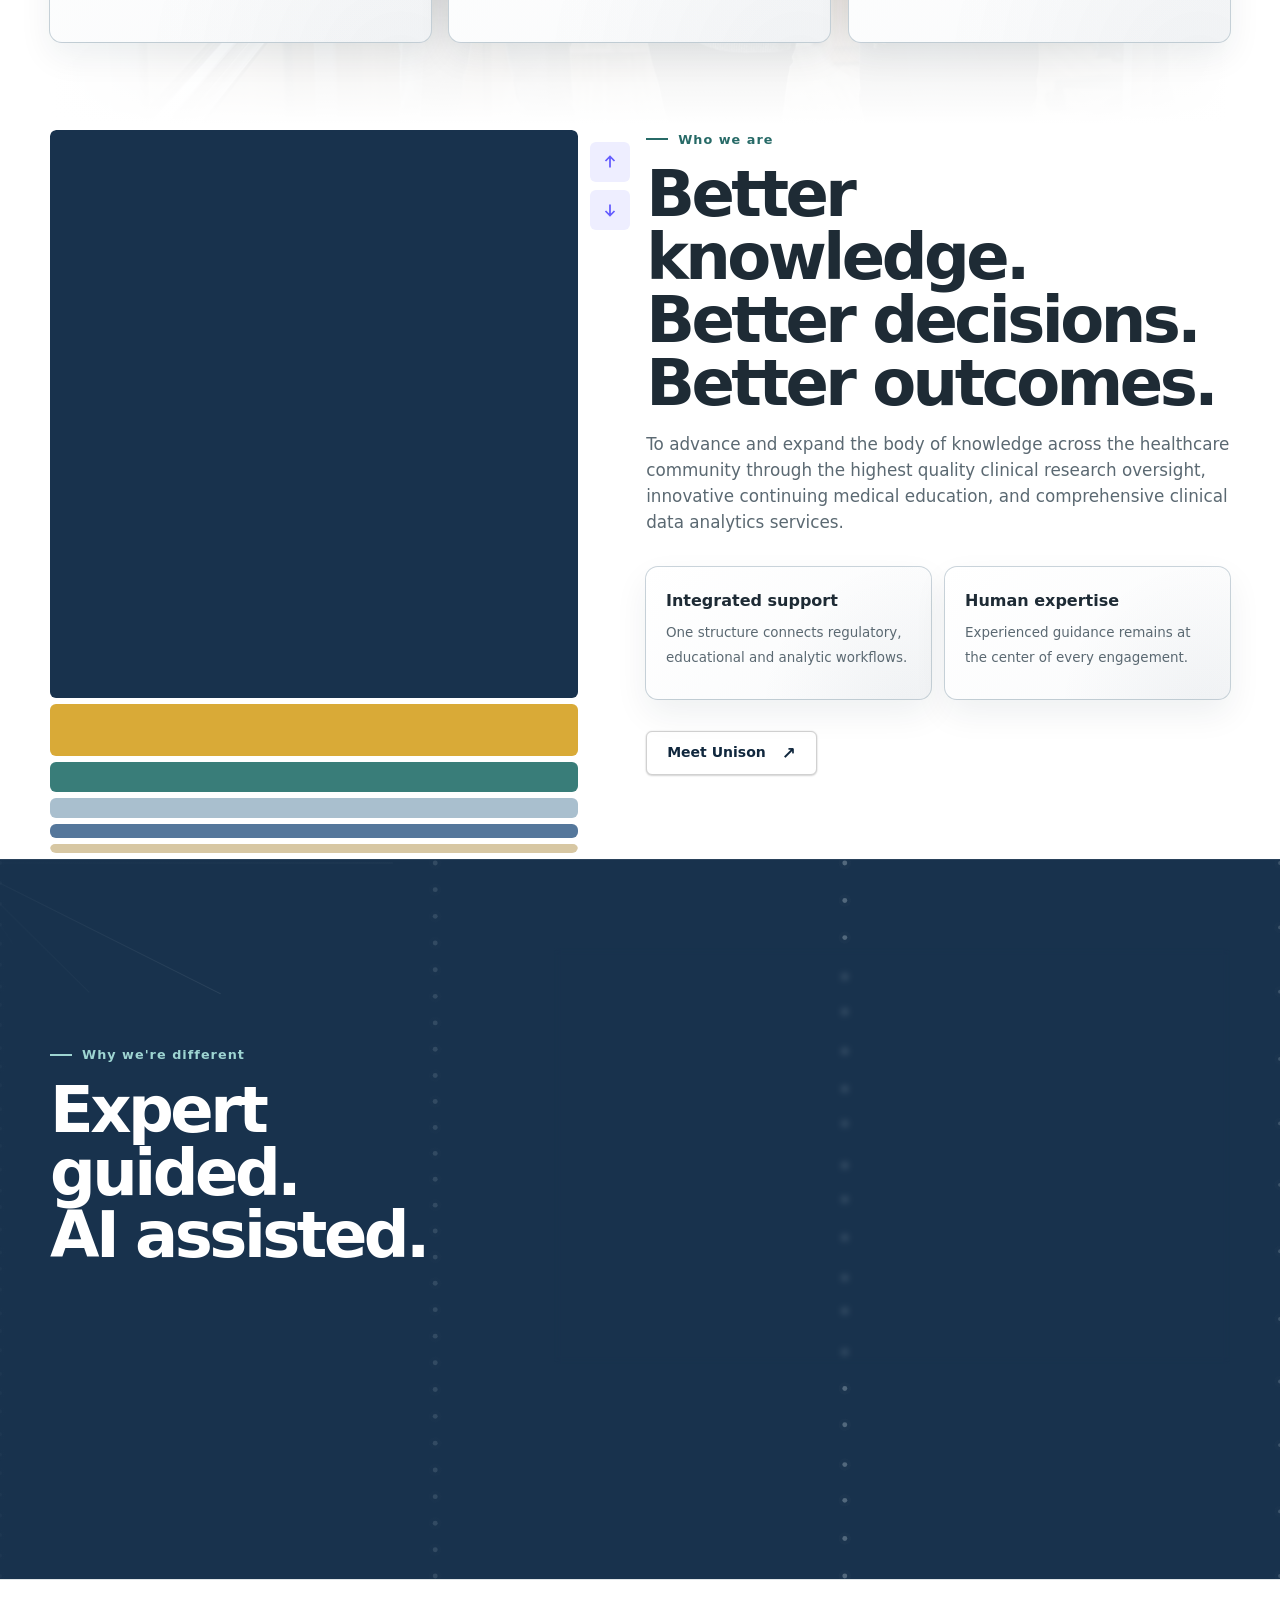
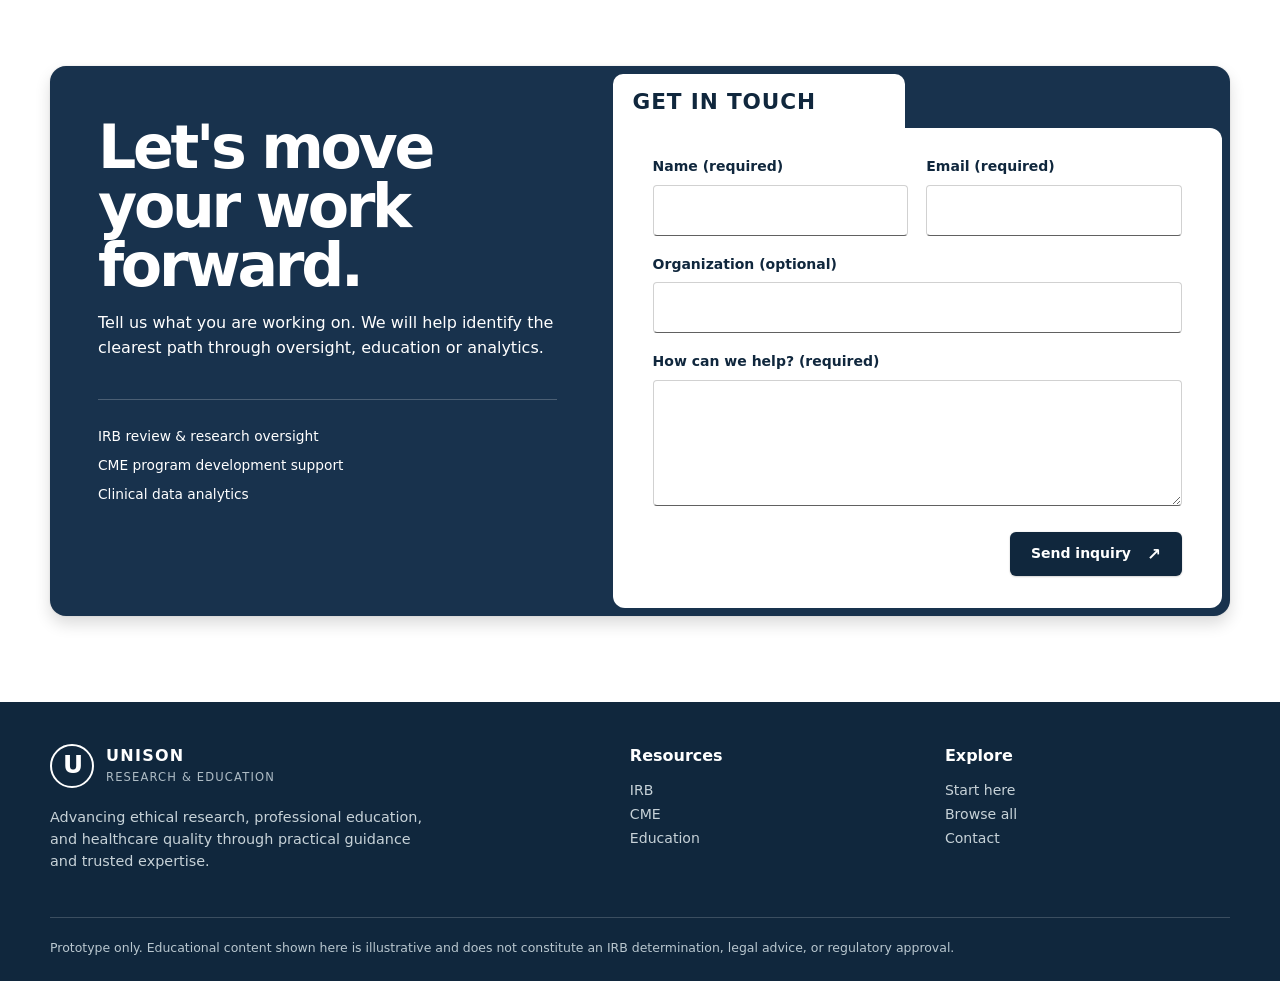
==== commit 8deb2856: "Changed the FNN graphic to be less heavy and more visual." ====
--- a/index.html
+++ b/index.html
@@ -285,7 +285,7 @@
   </footer>
 
   <script src="assets/js/site-navigation.js"></script>
-  <script src="assets/js/feedforward-network.js"></script>
+  <script src="assets/js/feedforward-network.js?v=20260722-8"></script>
   <script src="assets/js/vertical-carousel.js?v=20260722-4"></script>
   <script src="assets/js/index.js"></script>
 </body>
